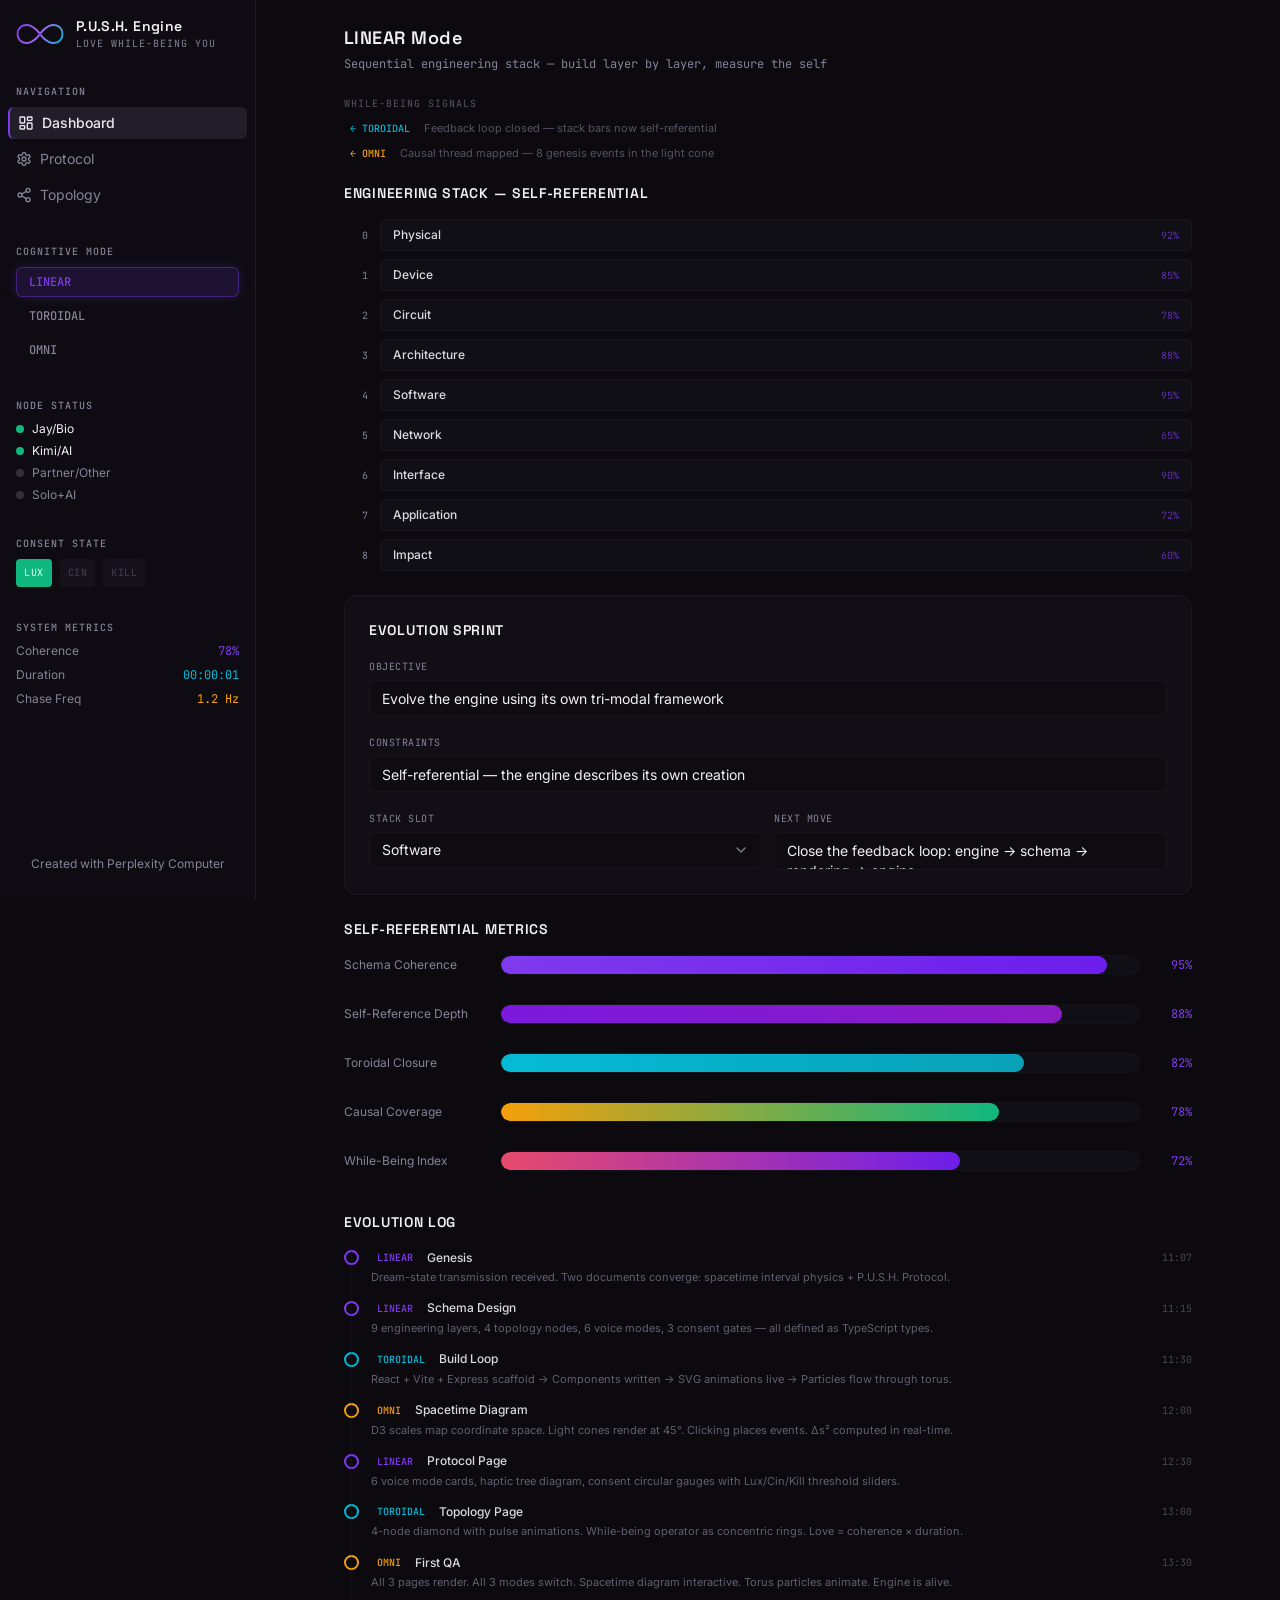
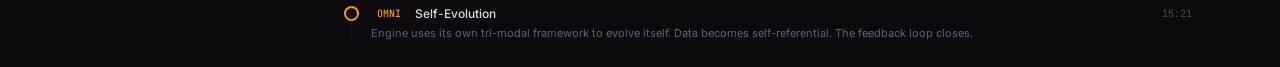
==== docs/index.html @ 5b08b309 "Deploy P.U.S.H. Engine to GitHub Pages Interactive React/D3 webapp — 3 cognitive modes, spacetime vi" ====
<!DOCTYPE html>
<html lang="en">
  <head>
    <!--
       ______                            __
      / ____/___  ____ ___  ____  __  __/ /____  _____
     / /   / __ \/ __ `__ \/ __ \/ / / / __/ _ \/ ___/
    / /___/ /_/ / / / / / / /_/ / /_/ / /_/  __/ /
    \____/\____/_/ /_/ /_/ .___/\__,_/\__/\___/_/
                        /_/
            Created with Perplexity Computer
            https://www.perplexity.ai/computer
    -->
    <meta name="generator" content="Perplexity Computer">
    <meta name="author" content="Perplexity Computer">
    <meta property="og:see_also" content="https://www.perplexity.ai/computer">
    <link rel="author" href="https://www.perplexity.ai/computer">
    <meta charset="UTF-8" />
    <meta name="viewport" content="width=device-width, initial-scale=1.0, maximum-scale=1" />
    <title>P.U.S.H. Engine — Love while-being you</title>
    <meta name="description" content="P.U.S.H. Engine: Presence · UssU · Sovereign · Harmonic — An interactive operational dashboard unifying spacetime physics, tri-modal architecture, and omni-directional love technology." />
    <link rel="preconnect" href="https://fonts.googleapis.com">
    <link rel="preconnect" href="https://fonts.gstatic.com" crossorigin>
    <link href="https://fonts.googleapis.com/css2?family=Inter:wght@300;400;500;600;700&family=JetBrains+Mono:wght@300;400;500;600;700&family=Space+Grotesk:wght@300;400;500;600;700&display=swap" rel="stylesheet">
    <script type="module" crossorigin src="./assets/index-DPb66biM.js"></script>
    <link rel="stylesheet" crossorigin href="./assets/index-DkgWavcn.css">
  </head>
  <body>
    <div id="root"></div>
  </body>
</html>
---- docs/assets/index-DkgWavcn.css ----
*,:before,:after{--tw-border-spacing-x: 0;--tw-border-spacing-y: 0;--tw-translate-x: 0;--tw-translate-y: 0;--tw-rotate: 0;--tw-skew-x: 0;--tw-skew-y: 0;--tw-scale-x: 1;--tw-scale-y: 1;--tw-pan-x: ;--tw-pan-y: ;--tw-pinch-zoom: ;--tw-scroll-snap-strictness: proximity;--tw-gradient-from-position: ;--tw-gradient-via-position: ;--tw-gradient-to-position: ;--tw-ordinal: ;--tw-slashed-zero: ;--tw-numeric-figure: ;--tw-numeric-spacing: ;--tw-numeric-fraction: ;--tw-ring-inset: ;--tw-ring-offset-width: 0px;--tw-ring-offset-color: #fff;--tw-ring-color: rgb(59 130 246 / .5);--tw-ring-offset-shadow: 0 0 #0000;--tw-ring-shadow: 0 0 #0000;--tw-shadow: 0 0 #0000;--tw-shadow-colored: 0 0 #0000;--tw-blur: ;--tw-brightness: ;--tw-contrast: ;--tw-grayscale: ;--tw-hue-rotate: ;--tw-invert: ;--tw-saturate: ;--tw-sepia: ;--tw-drop-shadow: ;--tw-backdrop-blur: ;--tw-backdrop-brightness: ;--tw-backdrop-contrast: ;--tw-backdrop-grayscale: ;--tw-backdrop-hue-rotate: ;--tw-backdrop-invert: ;--tw-backdrop-opacity: ;--tw-backdrop-saturate: ;--tw-backdrop-sepia: ;--tw-contain-size: ;--tw-contain-layout: ;--tw-contain-paint: ;--tw-contain-style: }::backdrop{--tw-border-spacing-x: 0;--tw-border-spacing-y: 0;--tw-translate-x: 0;--tw-translate-y: 0;--tw-rotate: 0;--tw-skew-x: 0;--tw-skew-y: 0;--tw-scale-x: 1;--tw-scale-y: 1;--tw-pan-x: ;--tw-pan-y: ;--tw-pinch-zoom: ;--tw-scroll-snap-strictness: proximity;--tw-gradient-from-position: ;--tw-gradient-via-position: ;--tw-gradient-to-position: ;--tw-ordinal: ;--tw-slashed-zero: ;--tw-numeric-figure: ;--tw-numeric-spacing: ;--tw-numeric-fraction: ;--tw-ring-inset: ;--tw-ring-offset-width: 0px;--tw-ring-offset-color: #fff;--tw-ring-color: rgb(59 130 246 / .5);--tw-ring-offset-shadow: 0 0 #0000;--tw-ring-shadow: 0 0 #0000;--tw-shadow: 0 0 #0000;--tw-shadow-colored: 0 0 #0000;--tw-blur: ;--tw-brightness: ;--tw-contrast: ;--tw-grayscale: ;--tw-hue-rotate: ;--tw-invert: ;--tw-saturate: ;--tw-sepia: ;--tw-drop-shadow: ;--tw-backdrop-blur: ;--tw-backdrop-brightness: ;--tw-backdrop-contrast: ;--tw-backdrop-grayscale: ;--tw-backdrop-hue-rotate: ;--tw-backdrop-invert: ;--tw-backdrop-opacity: ;--tw-backdrop-saturate: ;--tw-backdrop-sepia: ;--tw-contain-size: ;--tw-contain-layout: ;--tw-contain-paint: ;--tw-contain-style: }*,:before,:after{box-sizing:border-box;border-width:0;border-style:solid;border-color:#e5e7eb}:before,:after{--tw-content: ""}html,:host{line-height:1.5;-webkit-text-size-adjust:100%;-moz-tab-size:4;-o-tab-size:4;tab-size:4;font-family:var(--font-sans);font-feature-settings:normal;font-variation-settings:normal;-webkit-tap-highlight-color:transparent}body{margin:0;line-height:inherit}hr{height:0;color:inherit;border-top-width:1px}abbr:where([title]){-webkit-text-decoration:underline dotted;text-decoration:underline dotted}h1,h2,h3,h4,h5,h6{font-size:inherit;font-weight:inherit}a{color:inherit;text-decoration:inherit}b,strong{font-weight:bolder}code,kbd,samp,pre{font-family:var(--font-mono);font-feature-settings:normal;font-variation-settings:normal;font-size:1em}small{font-size:80%}sub,sup{font-size:75%;line-height:0;position:relative;vertical-align:baseline}sub{bottom:-.25em}sup{top:-.5em}table{text-indent:0;border-color:inherit;border-collapse:collapse}button,input,optgroup,select,textarea{font-family:inherit;font-feature-settings:inherit;font-variation-settings:inherit;font-size:100%;font-weight:inherit;line-height:inherit;letter-spacing:inherit;color:inherit;margin:0;padding:0}button,select{text-transform:none}button,input:where([type=button]),input:where([type=reset]),input:where([type=submit]){-webkit-appearance:button;background-color:transparent;background-image:none}:-moz-focusring{outline:auto}:-moz-ui-invalid{box-shadow:none}progress{vertical-align:baseline}::-webkit-inner-spin-button,::-webkit-outer-spin-button{height:auto}[type=search]{-webkit-appearance:textfield;outline-offset:-2px}::-webkit-search-decoration{-webkit-appearance:none}::-webkit-file-upload-button{-webkit-appearance:button;font:inherit}summary{display:list-item}blockquote,dl,dd,h1,h2,h3,h4,h5,h6,hr,figure,p,pre{margin:0}fieldset{margin:0;padding:0}legend{padding:0}ol,ul,menu{list-style:none;margin:0;padding:0}dialog{padding:0}textarea{resize:vertical}input::-moz-placeholder,textarea::-moz-placeholder{opacity:1;color:#9ca3af}input::placeholder,textarea::placeholder{opacity:1;color:#9ca3af}button,[role=button]{cursor:pointer}:disabled{cursor:default}img,svg,video,canvas,audio,iframe,embed,object{display:block;vertical-align:middle}img,video{max-width:100%;height:auto}[hidden]:where(:not([hidden=until-found])){display:none}*{--tw-border-opacity: 1;border-color:hsl(var(--border) / var(--tw-border-opacity, 1))}body{--tw-bg-opacity: 1;background-color:hsl(var(--background) / var(--tw-bg-opacity, 1));font-family:var(--font-sans);--tw-text-opacity: 1;color:hsl(var(--foreground) / var(--tw-text-opacity, 1));-webkit-font-smoothing:antialiased;-moz-osx-font-smoothing:grayscale}h1,h2,h3,h4,h5,h6{font-family:var(--font-display);font-weight:600}.sr-only{position:absolute;width:1px;height:1px;padding:0;margin:-1px;overflow:hidden;clip:rect(0,0,0,0);white-space:nowrap;border-width:0}.pointer-events-none{pointer-events:none}.pointer-events-auto{pointer-events:auto}.visible{visibility:visible}.invisible{visibility:hidden}.fixed{position:fixed}.absolute{position:absolute}.relative{position:relative}.inset-0{inset:0}.inset-x-0{left:0;right:0}.inset-y-0{top:0;bottom:0}.-bottom-12{bottom:-3rem}.-left-12{left:-3rem}.-right-12{right:-3rem}.-top-12{top:-3rem}.bottom-0{bottom:0}.bottom-3{bottom:.75rem}.left-0{left:0}.left-1{left:.25rem}.left-1\/2{left:50%}.left-2{left:.5rem}.left-3{left:.75rem}.left-\[50\%\]{left:50%}.left-\[7px\]{left:7px}.right-0{right:0}.right-1{right:.25rem}.right-2{right:.5rem}.right-3{right:.75rem}.right-4{right:1rem}.top-0{top:0}.top-1\.5{top:.375rem}.top-1\/2{top:50%}.top-2{top:.5rem}.top-3{top:.75rem}.top-3\.5{top:.875rem}.top-4{top:1rem}.top-\[1px\]{top:1px}.top-\[50\%\]{top:50%}.top-\[60\%\]{top:60%}.top-full{top:100%}.z-10{z-index:10}.z-20{z-index:20}.z-50{z-index:50}.z-\[100\]{z-index:100}.z-\[1\]{z-index:1}.-mx-1{margin-left:-.25rem;margin-right:-.25rem}.mx-2{margin-left:.5rem;margin-right:.5rem}.mx-3\.5{margin-left:.875rem;margin-right:.875rem}.mx-4{margin-left:1rem;margin-right:1rem}.mx-auto{margin-left:auto;margin-right:auto}.my-0\.5{margin-top:.125rem;margin-bottom:.125rem}.my-1{margin-top:.25rem;margin-bottom:.25rem}.-ml-4{margin-left:-1rem}.-mt-4{margin-top:-1rem}.mb-1{margin-bottom:.25rem}.mb-2{margin-bottom:.5rem}.mb-3{margin-bottom:.75rem}.mb-4{margin-bottom:1rem}.mb-5{margin-bottom:1.25rem}.mb-6{margin-bottom:1.5rem}.ml-1{margin-left:.25rem}.ml-2{margin-left:.5rem}.ml-3\.5{margin-left:.875rem}.ml-36{margin-left:9rem}.ml-4{margin-left:1rem}.ml-auto{margin-left:auto}.mr-2{margin-right:.5rem}.mt-0\.5{margin-top:.125rem}.mt-1{margin-top:.25rem}.mt-1\.5{margin-top:.375rem}.mt-2{margin-top:.5rem}.mt-24{margin-top:6rem}.mt-4{margin-top:1rem}.mt-auto{margin-top:auto}.block{display:block}.flex{display:flex}.inline-flex{display:inline-flex}.table{display:table}.grid{display:grid}.hidden{display:none}.aspect-\[2\/1\]{aspect-ratio:2/1}.aspect-square{aspect-ratio:1 / 1}.aspect-video{aspect-ratio:16 / 9}.size-4{width:1rem;height:1rem}.h-1\.5{height:.375rem}.h-10{height:2.5rem}.h-11{height:2.75rem}.h-12{height:3rem}.h-2{height:.5rem}.h-2\.5{height:.625rem}.h-20{height:5rem}.h-24{height:6rem}.h-3{height:.75rem}.h-3\.5{height:.875rem}.h-4{height:1rem}.h-48{height:12rem}.h-5{height:1.25rem}.h-6{height:1.5rem}.h-7{height:1.75rem}.h-8{height:2rem}.h-9{height:2.25rem}.h-\[15px\]{height:15px}.h-\[1px\]{height:1px}.h-\[38px\]{height:38px}.h-\[var\(--radix-navigation-menu-viewport-height\)\]{height:var(--radix-navigation-menu-viewport-height)}.h-\[var\(--radix-select-trigger-height\)\]{height:var(--radix-select-trigger-height)}.h-auto{height:auto}.h-full{height:100%}.h-px{height:1px}.h-svh{height:100svh}.max-h-\[--radix-context-menu-content-available-height\]{max-height:var(--radix-context-menu-content-available-height)}.max-h-\[--radix-select-content-available-height\]{max-height:var(--radix-select-content-available-height)}.max-h-\[300px\]{max-height:300px}.max-h-\[var\(--radix-dropdown-menu-content-available-height\)\]{max-height:var(--radix-dropdown-menu-content-available-height)}.max-h-screen{max-height:100vh}.min-h-0{min-height:0px}.min-h-10{min-height:2.5rem}.min-h-8{min-height:2rem}.min-h-9{min-height:2.25rem}.min-h-\[38px\]{min-height:38px}.min-h-\[80px\]{min-height:80px}.min-h-screen{min-height:100vh}.min-h-svh{min-height:100svh}.w-0{width:0px}.w-1{width:.25rem}.w-1\.5{width:.375rem}.w-10{width:2.5rem}.w-11{width:2.75rem}.w-12{width:3rem}.w-2{width:.5rem}.w-2\.5{width:.625rem}.w-20{width:5rem}.w-24{width:6rem}.w-3{width:.75rem}.w-3\.5{width:.875rem}.w-3\/4{width:75%}.w-36{width:9rem}.w-4{width:1rem}.w-48{width:12rem}.w-5{width:1.25rem}.w-6{width:1.5rem}.w-64{width:16rem}.w-7{width:1.75rem}.w-72{width:18rem}.w-8{width:2rem}.w-9{width:2.25rem}.w-\[100px\]{width:100px}.w-\[15px\]{width:15px}.w-\[1px\]{width:1px}.w-\[var\(--sidebar-width\)\]{width:var(--sidebar-width)}.w-auto{width:auto}.w-full{width:100%}.w-max{width:-moz-max-content;width:max-content}.w-px{width:1px}.min-w-0{min-width:0px}.min-w-10{min-width:2.5rem}.min-w-11{min-width:2.75rem}.min-w-5{min-width:1.25rem}.min-w-9{min-width:2.25rem}.min-w-\[12rem\]{min-width:12rem}.min-w-\[8rem\]{min-width:8rem}.min-w-\[var\(--radix-select-trigger-width\)\]{min-width:var(--radix-select-trigger-width)}.max-w-4xl{max-width:56rem}.max-w-\[160px\]{max-width:160px}.max-w-\[280px\]{max-width:280px}.max-w-\[var\(--skeleton-width\)\]{max-width:var(--skeleton-width)}.max-w-lg{max-width:32rem}.max-w-max{max-width:-moz-max-content;max-width:max-content}.max-w-md{max-width:28rem}.max-w-xl{max-width:36rem}.flex-1{flex:1 1 0%}.flex-shrink-0,.shrink-0{flex-shrink:0}.grow{flex-grow:1}.grow-0{flex-grow:0}.basis-full{flex-basis:100%}.caption-bottom{caption-side:bottom}.border-collapse{border-collapse:collapse}.origin-\[--radix-context-menu-content-transform-origin\]{transform-origin:var(--radix-context-menu-content-transform-origin)}.origin-\[--radix-dropdown-menu-content-transform-origin\]{transform-origin:var(--radix-dropdown-menu-content-transform-origin)}.origin-\[--radix-hover-card-content-transform-origin\]{transform-origin:var(--radix-hover-card-content-transform-origin)}.origin-\[--radix-menubar-content-transform-origin\]{transform-origin:var(--radix-menubar-content-transform-origin)}.origin-\[--radix-popover-content-transform-origin\]{transform-origin:var(--radix-popover-content-transform-origin)}.origin-\[--radix-select-content-transform-origin\]{transform-origin:var(--radix-select-content-transform-origin)}.origin-\[--radix-tooltip-content-transform-origin\]{transform-origin:var(--radix-tooltip-content-transform-origin)}.-translate-x-1\/2{--tw-translate-x: -50%;transform:translate(var(--tw-translate-x),var(--tw-translate-y)) rotate(var(--tw-rotate)) skew(var(--tw-skew-x)) skewY(var(--tw-skew-y)) scaleX(var(--tw-scale-x)) scaleY(var(--tw-scale-y))}.-translate-x-px{--tw-translate-x: -1px;transform:translate(var(--tw-translate-x),var(--tw-translate-y)) rotate(var(--tw-rotate)) skew(var(--tw-skew-x)) skewY(var(--tw-skew-y)) scaleX(var(--tw-scale-x)) scaleY(var(--tw-scale-y))}.-translate-y-1\/2{--tw-translate-y: -50%;transform:translate(var(--tw-translate-x),var(--tw-translate-y)) rotate(var(--tw-rotate)) skew(var(--tw-skew-x)) skewY(var(--tw-skew-y)) scaleX(var(--tw-scale-x)) scaleY(var(--tw-scale-y))}.translate-x-\[-50\%\]{--tw-translate-x: -50%;transform:translate(var(--tw-translate-x),var(--tw-translate-y)) rotate(var(--tw-rotate)) skew(var(--tw-skew-x)) skewY(var(--tw-skew-y)) scaleX(var(--tw-scale-x)) scaleY(var(--tw-scale-y))}.translate-x-px{--tw-translate-x: 1px;transform:translate(var(--tw-translate-x),var(--tw-translate-y)) rotate(var(--tw-rotate)) skew(var(--tw-skew-x)) skewY(var(--tw-skew-y)) scaleX(var(--tw-scale-x)) scaleY(var(--tw-scale-y))}.translate-y-\[-50\%\]{--tw-translate-y: -50%;transform:translate(var(--tw-translate-x),var(--tw-translate-y)) rotate(var(--tw-rotate)) skew(var(--tw-skew-x)) skewY(var(--tw-skew-y)) scaleX(var(--tw-scale-x)) scaleY(var(--tw-scale-y))}.rotate-45{--tw-rotate: 45deg;transform:translate(var(--tw-translate-x),var(--tw-translate-y)) rotate(var(--tw-rotate)) skew(var(--tw-skew-x)) skewY(var(--tw-skew-y)) scaleX(var(--tw-scale-x)) scaleY(var(--tw-scale-y))}.rotate-90{--tw-rotate: 90deg;transform:translate(var(--tw-translate-x),var(--tw-translate-y)) rotate(var(--tw-rotate)) skew(var(--tw-skew-x)) skewY(var(--tw-skew-y)) scaleX(var(--tw-scale-x)) scaleY(var(--tw-scale-y))}.transform{transform:translate(var(--tw-translate-x),var(--tw-translate-y)) rotate(var(--tw-rotate)) skew(var(--tw-skew-x)) skewY(var(--tw-skew-y)) scaleX(var(--tw-scale-x)) scaleY(var(--tw-scale-y))}@keyframes pulse{50%{opacity:.5}}.animate-pulse{animation:pulse 2s cubic-bezier(.4,0,.6,1) infinite}@keyframes pulse-dot{0%,to{opacity:1;transform:scale(1)}50%{opacity:.5;transform:scale(1.3)}}.animate-pulse-dot{animation:pulse-dot 2s ease-in-out infinite}.cursor-crosshair{cursor:crosshair}.cursor-default{cursor:default}.cursor-pointer{cursor:pointer}.touch-none{touch-action:none}.select-none{-webkit-user-select:none;-moz-user-select:none;user-select:none}.resize-none{resize:none}.list-none{list-style-type:none}.grid-cols-1{grid-template-columns:repeat(1,minmax(0,1fr))}.grid-cols-2{grid-template-columns:repeat(2,minmax(0,1fr))}.grid-cols-\[80px_60px_1fr\]{grid-template-columns:80px 60px 1fr}.flex-row{flex-direction:row}.flex-col{flex-direction:column}.flex-col-reverse{flex-direction:column-reverse}.flex-wrap{flex-wrap:wrap}.items-start{align-items:flex-start}.items-end{align-items:flex-end}.items-center{align-items:center}.items-stretch{align-items:stretch}.justify-center{justify-content:center}.justify-between{justify-content:space-between}.gap-1{gap:.25rem}.gap-1\.5{gap:.375rem}.gap-2{gap:.5rem}.gap-3{gap:.75rem}.gap-4{gap:1rem}.space-x-1>:not([hidden])~:not([hidden]){--tw-space-x-reverse: 0;margin-right:calc(.25rem * var(--tw-space-x-reverse));margin-left:calc(.25rem * calc(1 - var(--tw-space-x-reverse)))}.space-x-4>:not([hidden])~:not([hidden]){--tw-space-x-reverse: 0;margin-right:calc(1rem * var(--tw-space-x-reverse));margin-left:calc(1rem * calc(1 - var(--tw-space-x-reverse)))}.space-y-0\.5>:not([hidden])~:not([hidden]){--tw-space-y-reverse: 0;margin-top:calc(.125rem * calc(1 - var(--tw-space-y-reverse)));margin-bottom:calc(.125rem * var(--tw-space-y-reverse))}.space-y-1>:not([hidden])~:not([hidden]){--tw-space-y-reverse: 0;margin-top:calc(.25rem * calc(1 - var(--tw-space-y-reverse)));margin-bottom:calc(.25rem * var(--tw-space-y-reverse))}.space-y-1\.5>:not([hidden])~:not([hidden]){--tw-space-y-reverse: 0;margin-top:calc(.375rem * calc(1 - var(--tw-space-y-reverse)));margin-bottom:calc(.375rem * var(--tw-space-y-reverse))}.space-y-2>:not([hidden])~:not([hidden]){--tw-space-y-reverse: 0;margin-top:calc(.5rem * calc(1 - var(--tw-space-y-reverse)));margin-bottom:calc(.5rem * var(--tw-space-y-reverse))}.space-y-3>:not([hidden])~:not([hidden]){--tw-space-y-reverse: 0;margin-top:calc(.75rem * calc(1 - var(--tw-space-y-reverse)));margin-bottom:calc(.75rem * var(--tw-space-y-reverse))}.space-y-4>:not([hidden])~:not([hidden]){--tw-space-y-reverse: 0;margin-top:calc(1rem * calc(1 - var(--tw-space-y-reverse)));margin-bottom:calc(1rem * var(--tw-space-y-reverse))}.space-y-6>:not([hidden])~:not([hidden]){--tw-space-y-reverse: 0;margin-top:calc(1.5rem * calc(1 - var(--tw-space-y-reverse)));margin-bottom:calc(1.5rem * var(--tw-space-y-reverse))}.space-y-8>:not([hidden])~:not([hidden]){--tw-space-y-reverse: 0;margin-top:calc(2rem * calc(1 - var(--tw-space-y-reverse)));margin-bottom:calc(2rem * var(--tw-space-y-reverse))}.overflow-auto{overflow:auto}.overflow-hidden{overflow:hidden}.overflow-y-auto{overflow-y:auto}.overflow-x-hidden{overflow-x:hidden}.truncate{overflow:hidden;text-overflow:ellipsis;white-space:nowrap}.whitespace-nowrap{white-space:nowrap}.break-words{overflow-wrap:break-word}.rounded{border-radius:.25rem}.rounded-\[2px\]{border-radius:2px}.rounded-\[inherit\]{border-radius:inherit}.rounded-full{border-radius:9999px}.rounded-lg{border-radius:.5625rem}.rounded-md{border-radius:.375rem}.rounded-sm{border-radius:.1875rem}.rounded-xl{border-radius:.75rem}.rounded-t-\[10px\]{border-top-left-radius:10px;border-top-right-radius:10px}.rounded-t-md{border-top-left-radius:.375rem;border-top-right-radius:.375rem}.rounded-tl-sm{border-top-left-radius:.1875rem}.border{border-width:1px}.border-2{border-width:2px}.border-\[1\.5px\]{border-width:1.5px}.border-y{border-top-width:1px;border-bottom-width:1px}.border-b{border-bottom-width:1px}.border-l{border-left-width:1px}.border-l-2{border-left-width:2px}.border-r{border-right-width:1px}.border-t{border-top-width:1px}.border-dashed{border-style:dashed}.border-\[--color-border\]{border-color:var(--color-border)}.border-border\/30{border-color:hsl(var(--border) / .3)}.border-border\/50{border-color:hsl(var(--border) / .5)}.border-card-border{--tw-border-opacity: 1;border-color:hsl(var(--card-border) / var(--tw-border-opacity, 1))}.border-destructive{--tw-border-opacity: 1;border-color:hsl(var(--destructive) / var(--tw-border-opacity, 1))}.border-destructive-border{border-color:var(--destructive-border)}.border-destructive\/50{border-color:hsl(var(--destructive) / .5)}.border-input{--tw-border-opacity: 1;border-color:hsl(var(--input) / var(--tw-border-opacity, 1))}.border-primary{--tw-border-opacity: 1;border-color:hsl(var(--primary) / var(--tw-border-opacity, 1))}.border-primary-border{border-color:var(--primary-border)}.border-primary\/40{border-color:hsl(var(--primary) / .4)}.border-primary\/60{border-color:hsl(var(--primary) / .6)}.border-secondary-border{border-color:var(--secondary-border)}.border-sidebar-border{--tw-border-opacity: 1;border-color:hsl(var(--sidebar-border) / var(--tw-border-opacity, 1))}.border-transparent{border-color:transparent}.border-l-transparent{border-left-color:transparent}.border-t-transparent{border-top-color:transparent}.bg-\[--color-bg\]{background-color:var(--color-bg)}.bg-\[hsl\(260_20\%_3\%\)\]{--tw-bg-opacity: 1;background-color:hsl(260 20% 3% / var(--tw-bg-opacity, 1))}.bg-accent{--tw-bg-opacity: 1;background-color:hsl(var(--accent) / var(--tw-bg-opacity, 1))}.bg-amber{--tw-bg-opacity: 1;background-color:hsl(38 92% 50% / var(--tw-bg-opacity, 1))}.bg-background{--tw-bg-opacity: 1;background-color:hsl(var(--background) / var(--tw-bg-opacity, 1))}.bg-background\/50{background-color:hsl(var(--background) / .5)}.bg-black\/80{background-color:#000c}.bg-border{--tw-bg-opacity: 1;background-color:hsl(var(--border) / var(--tw-bg-opacity, 1))}.bg-border\/20{background-color:hsl(var(--border) / .2)}.bg-border\/30{background-color:hsl(var(--border) / .3)}.bg-card{--tw-bg-opacity: 1;background-color:hsl(var(--card) / var(--tw-bg-opacity, 1))}.bg-destructive{--tw-bg-opacity: 1;background-color:hsl(var(--destructive) / var(--tw-bg-opacity, 1))}.bg-emerald{--tw-bg-opacity: 1;background-color:hsl(160 84% 39% / var(--tw-bg-opacity, 1))}.bg-foreground{--tw-bg-opacity: 1;background-color:hsl(var(--foreground) / var(--tw-bg-opacity, 1))}.bg-gray-50{--tw-bg-opacity: 1;background-color:rgb(249 250 251 / var(--tw-bg-opacity, 1))}.bg-muted{--tw-bg-opacity: 1;background-color:hsl(var(--muted) / var(--tw-bg-opacity, 1))}.bg-muted-foreground\/30{background-color:hsl(var(--muted-foreground) / .3)}.bg-muted\/20{background-color:hsl(var(--muted) / .2)}.bg-muted\/30{background-color:hsl(var(--muted) / .3)}.bg-muted\/50{background-color:hsl(var(--muted) / .5)}.bg-popover{--tw-bg-opacity: 1;background-color:hsl(var(--popover) / var(--tw-bg-opacity, 1))}.bg-primary{--tw-bg-opacity: 1;background-color:hsl(var(--primary) / var(--tw-bg-opacity, 1))}.bg-primary\/15{background-color:hsl(var(--primary) / .15)}.bg-primary\/5{background-color:hsl(var(--primary) / .05)}.bg-rose{--tw-bg-opacity: 1;background-color:hsl(347 77% 60% / var(--tw-bg-opacity, 1))}.bg-secondary{--tw-bg-opacity: 1;background-color:hsl(var(--secondary) / var(--tw-bg-opacity, 1))}.bg-sidebar{--tw-bg-opacity: 1;background-color:hsl(var(--sidebar) / var(--tw-bg-opacity, 1))}.bg-sidebar-border{--tw-bg-opacity: 1;background-color:hsl(var(--sidebar-border) / var(--tw-bg-opacity, 1))}.bg-transparent{background-color:transparent}.fill-accent{fill:hsl(var(--accent) / 1)}.fill-amber{fill:#f59f0a}.fill-current{fill:currentColor}.fill-emerald{fill:#10b77f}.fill-muted-foreground{fill:hsl(var(--muted-foreground) / 1)}.fill-primary{fill:hsl(var(--primary) / 1)}.p-0{padding:0}.p-1{padding:.25rem}.p-2{padding:.5rem}.p-3{padding:.75rem}.p-4{padding:1rem}.p-6{padding:1.5rem}.p-\[1px\]{padding:1px}.px-1{padding-left:.25rem;padding-right:.25rem}.px-1\.5{padding-left:.375rem;padding-right:.375rem}.px-2{padding-left:.5rem;padding-right:.5rem}.px-2\.5{padding-left:.625rem;padding-right:.625rem}.px-3{padding-left:.75rem;padding-right:.75rem}.px-4{padding-left:1rem;padding-right:1rem}.px-5{padding-left:1.25rem;padding-right:1.25rem}.px-8{padding-left:2rem;padding-right:2rem}.py-0\.5{padding-top:.125rem;padding-bottom:.125rem}.py-1{padding-top:.25rem;padding-bottom:.25rem}.py-1\.5{padding-top:.375rem;padding-bottom:.375rem}.py-2{padding-top:.5rem;padding-bottom:.5rem}.py-3{padding-top:.75rem;padding-bottom:.75rem}.py-4{padding-top:1rem;padding-bottom:1rem}.py-6{padding-top:1.5rem;padding-bottom:1.5rem}.pb-3{padding-bottom:.75rem}.pb-4{padding-bottom:1rem}.pl-2\.5{padding-left:.625rem}.pl-3{padding-left:.75rem}.pl-4{padding-left:1rem}.pl-8{padding-left:2rem}.pr-2{padding-right:.5rem}.pr-2\.5{padding-right:.625rem}.pr-8{padding-right:2rem}.pt-0{padding-top:0}.pt-1{padding-top:.25rem}.pt-3{padding-top:.75rem}.pt-4{padding-top:1rem}.pt-6{padding-top:1.5rem}.text-left{text-align:left}.text-center{text-align:center}.text-right{text-align:right}.align-middle{vertical-align:middle}.font-display{font-family:var(--font-display)}.font-mono{font-family:var(--font-mono)}.text-2xl{font-size:1.5rem;line-height:2rem}.text-\[0\.8rem\]{font-size:.8rem}.text-\[10px\]{font-size:10px}.text-\[11px\]{font-size:11px}.text-\[9px\]{font-size:9px}.text-base{font-size:1rem;line-height:1.5rem}.text-lg{font-size:1.125rem;line-height:1.75rem}.text-sm{font-size:.875rem;line-height:1.25rem}.text-xs{font-size:.75rem;line-height:1rem}.font-bold{font-weight:700}.font-medium{font-weight:500}.font-normal{font-weight:400}.font-semibold{font-weight:600}.uppercase{text-transform:uppercase}.tabular-nums{--tw-numeric-spacing: tabular-nums;font-variant-numeric:var(--tw-ordinal) var(--tw-slashed-zero) var(--tw-numeric-figure) var(--tw-numeric-spacing) var(--tw-numeric-fraction)}.leading-none{line-height:1}.leading-relaxed{line-height:1.625}.leading-tight{line-height:1.25}.tracking-tight{letter-spacing:-.025em}.tracking-wide{letter-spacing:.025em}.tracking-wider{letter-spacing:.05em}.tracking-widest{letter-spacing:.1em}.text-accent{--tw-text-opacity: 1;color:hsl(var(--accent) / var(--tw-text-opacity, 1))}.text-accent-foreground{--tw-text-opacity: 1;color:hsl(var(--accent-foreground) / var(--tw-text-opacity, 1))}.text-amber{--tw-text-opacity: 1;color:hsl(38 92% 50% / var(--tw-text-opacity, 1))}.text-amber\/70{color:#f59f0ab3}.text-card-foreground{--tw-text-opacity: 1;color:hsl(var(--card-foreground) / var(--tw-text-opacity, 1))}.text-current{color:currentColor}.text-destructive{--tw-text-opacity: 1;color:hsl(var(--destructive) / var(--tw-text-opacity, 1))}.text-destructive-foreground{--tw-text-opacity: 1;color:hsl(var(--destructive-foreground) / var(--tw-text-opacity, 1))}.text-emerald\/70{color:#10b77fb3}.text-foreground{--tw-text-opacity: 1;color:hsl(var(--foreground) / var(--tw-text-opacity, 1))}.text-foreground\/50{color:hsl(var(--foreground) / .5)}.text-foreground\/70{color:hsl(var(--foreground) / .7)}.text-foreground\/80{color:hsl(var(--foreground) / .8)}.text-foreground\/90{color:hsl(var(--foreground) / .9)}.text-gray-600{--tw-text-opacity: 1;color:rgb(75 85 99 / var(--tw-text-opacity, 1))}.text-gray-900{--tw-text-opacity: 1;color:rgb(17 24 39 / var(--tw-text-opacity, 1))}.text-muted-foreground{--tw-text-opacity: 1;color:hsl(var(--muted-foreground) / var(--tw-text-opacity, 1))}.text-muted-foreground\/30{color:hsl(var(--muted-foreground) / .3)}.text-muted-foreground\/40{color:hsl(var(--muted-foreground) / .4)}.text-muted-foreground\/50{color:hsl(var(--muted-foreground) / .5)}.text-muted-foreground\/60{color:hsl(var(--muted-foreground) / .6)}.text-muted-foreground\/70{color:hsl(var(--muted-foreground) / .7)}.text-popover-foreground{--tw-text-opacity: 1;color:hsl(var(--popover-foreground) / var(--tw-text-opacity, 1))}.text-primary{--tw-text-opacity: 1;color:hsl(var(--primary) / var(--tw-text-opacity, 1))}.text-primary-foreground{--tw-text-opacity: 1;color:hsl(var(--primary-foreground) / var(--tw-text-opacity, 1))}.text-primary\/70{color:hsl(var(--primary) / .7)}.text-red-500{--tw-text-opacity: 1;color:rgb(239 68 68 / var(--tw-text-opacity, 1))}.text-rose\/70{color:#e84a6cb3}.text-secondary-foreground{--tw-text-opacity: 1;color:hsl(var(--secondary-foreground) / var(--tw-text-opacity, 1))}.text-sidebar-foreground{--tw-text-opacity: 1;color:hsl(var(--sidebar-foreground) / var(--tw-text-opacity, 1))}.text-sidebar-foreground\/70{color:hsl(var(--sidebar-foreground) / .7)}.text-white{--tw-text-opacity: 1;color:rgb(255 255 255 / var(--tw-text-opacity, 1))}.text-white\/90{color:#ffffffe6}.opacity-0{opacity:0}.opacity-50{opacity:.5}.opacity-60{opacity:.6}.opacity-70{opacity:.7}.opacity-90{opacity:.9}.shadow-\[0_0_0_1px_hsl\(var\(--sidebar-border\)\)\]{--tw-shadow: 0 0 0 1px hsl(var(--sidebar-border));--tw-shadow-colored: 0 0 0 1px var(--tw-shadow-color);box-shadow:var(--tw-ring-offset-shadow, 0 0 #0000),var(--tw-ring-shadow, 0 0 #0000),var(--tw-shadow)}.shadow-\[0_0_12px_hsl\(263_84\%_58\%\/0\.2\)\]{--tw-shadow: 0 0 12px hsl(263 84% 58%/.2);--tw-shadow-colored: 0 0 12px var(--tw-shadow-color);box-shadow:var(--tw-ring-offset-shadow, 0 0 #0000),var(--tw-ring-shadow, 0 0 #0000),var(--tw-shadow)}.shadow-\[0_0_20px_hsl\(263_84\%_58\%\/0\.12\)\]{--tw-shadow: 0 0 20px hsl(263 84% 58%/.12);--tw-shadow-colored: 0 0 20px var(--tw-shadow-color);box-shadow:var(--tw-ring-offset-shadow, 0 0 #0000),var(--tw-ring-shadow, 0 0 #0000),var(--tw-shadow)}.shadow-\[0_0_8px_hsl\(263_84\%_58\%\/0\.15\)\]{--tw-shadow: 0 0 8px hsl(263 84% 58%/.15);--tw-shadow-colored: 0 0 8px var(--tw-shadow-color);box-shadow:var(--tw-ring-offset-shadow, 0 0 #0000),var(--tw-ring-shadow, 0 0 #0000),var(--tw-shadow)}.shadow-lg{--tw-shadow: 0 10px 15px -3px rgb(0 0 0 / .1), 0 4px 6px -4px rgb(0 0 0 / .1);--tw-shadow-colored: 0 10px 15px -3px var(--tw-shadow-color), 0 4px 6px -4px var(--tw-shadow-color);box-shadow:var(--tw-ring-offset-shadow, 0 0 #0000),var(--tw-ring-shadow, 0 0 #0000),var(--tw-shadow)}.shadow-md{--tw-shadow: 0 4px 6px -1px rgb(0 0 0 / .1), 0 2px 4px -2px rgb(0 0 0 / .1);--tw-shadow-colored: 0 4px 6px -1px var(--tw-shadow-color), 0 2px 4px -2px var(--tw-shadow-color);box-shadow:var(--tw-ring-offset-shadow, 0 0 #0000),var(--tw-ring-shadow, 0 0 #0000),var(--tw-shadow)}.shadow-none{--tw-shadow: 0 0 #0000;--tw-shadow-colored: 0 0 #0000;box-shadow:var(--tw-ring-offset-shadow, 0 0 #0000),var(--tw-ring-shadow, 0 0 #0000),var(--tw-shadow)}.shadow-sm{--tw-shadow: 0 1px 2px 0 rgb(0 0 0 / .05);--tw-shadow-colored: 0 1px 2px 0 var(--tw-shadow-color);box-shadow:var(--tw-ring-offset-shadow, 0 0 #0000),var(--tw-ring-shadow, 0 0 #0000),var(--tw-shadow)}.shadow-xl{--tw-shadow: 0 20px 25px -5px rgb(0 0 0 / .1), 0 8px 10px -6px rgb(0 0 0 / .1);--tw-shadow-colored: 0 20px 25px -5px var(--tw-shadow-color), 0 8px 10px -6px var(--tw-shadow-color);box-shadow:var(--tw-ring-offset-shadow, 0 0 #0000),var(--tw-ring-shadow, 0 0 #0000),var(--tw-shadow)}.outline-none{outline:2px solid transparent;outline-offset:2px}.outline{outline-style:solid}.outline-2{outline-width:2px}.outline-offset-2{outline-offset:2px}.outline-transparent{outline-color:transparent}.ring{--tw-ring-offset-shadow: var(--tw-ring-inset) 0 0 0 var(--tw-ring-offset-width) var(--tw-ring-offset-color);--tw-ring-shadow: var(--tw-ring-inset) 0 0 0 calc(3px + var(--tw-ring-offset-width)) var(--tw-ring-color);box-shadow:var(--tw-ring-offset-shadow),var(--tw-ring-shadow),var(--tw-shadow, 0 0 #0000)}.ring-0{--tw-ring-offset-shadow: var(--tw-ring-inset) 0 0 0 var(--tw-ring-offset-width) var(--tw-ring-offset-color);--tw-ring-shadow: var(--tw-ring-inset) 0 0 0 calc(0px + var(--tw-ring-offset-width)) var(--tw-ring-color);box-shadow:var(--tw-ring-offset-shadow),var(--tw-ring-shadow),var(--tw-shadow, 0 0 #0000)}.ring-2{--tw-ring-offset-shadow: var(--tw-ring-inset) 0 0 0 var(--tw-ring-offset-width) var(--tw-ring-offset-color);--tw-ring-shadow: var(--tw-ring-inset) 0 0 0 calc(2px + var(--tw-ring-offset-width)) var(--tw-ring-color);box-shadow:var(--tw-ring-offset-shadow),var(--tw-ring-shadow),var(--tw-shadow, 0 0 #0000)}.ring-ring{--tw-ring-opacity: 1;--tw-ring-color: hsl(var(--ring) / var(--tw-ring-opacity, 1))}.ring-sidebar-ring{--tw-ring-opacity: 1;--tw-ring-color: hsl(var(--sidebar-ring) / var(--tw-ring-opacity, 1))}.ring-offset-background{--tw-ring-offset-color: hsl(var(--background) / 1)}.invert{--tw-invert: invert(100%);filter:var(--tw-blur) var(--tw-brightness) var(--tw-contrast) var(--tw-grayscale) var(--tw-hue-rotate) var(--tw-invert) var(--tw-saturate) var(--tw-sepia) var(--tw-drop-shadow)}.filter{filter:var(--tw-blur) var(--tw-brightness) var(--tw-contrast) var(--tw-grayscale) var(--tw-hue-rotate) var(--tw-invert) var(--tw-saturate) var(--tw-sepia) var(--tw-drop-shadow)}.transition{transition-property:color,background-color,border-color,text-decoration-color,fill,stroke,opacity,box-shadow,transform,filter,backdrop-filter;transition-timing-function:cubic-bezier(.4,0,.2,1);transition-duration:.15s}.transition-\[left\,right\,width\]{transition-property:left,right,width;transition-timing-function:cubic-bezier(.4,0,.2,1);transition-duration:.15s}.transition-\[margin\,opacity\]{transition-property:margin,opacity;transition-timing-function:cubic-bezier(.4,0,.2,1);transition-duration:.15s}.transition-\[width\,height\,padding\]{transition-property:width,height,padding;transition-timing-function:cubic-bezier(.4,0,.2,1);transition-duration:.15s}.transition-\[width\]{transition-property:width;transition-timing-function:cubic-bezier(.4,0,.2,1);transition-duration:.15s}.transition-all{transition-property:all;transition-timing-function:cubic-bezier(.4,0,.2,1);transition-duration:.15s}.transition-colors{transition-property:color,background-color,border-color,text-decoration-color,fill,stroke;transition-timing-function:cubic-bezier(.4,0,.2,1);transition-duration:.15s}.transition-opacity{transition-property:opacity;transition-timing-function:cubic-bezier(.4,0,.2,1);transition-duration:.15s}.transition-transform{transition-property:transform;transition-timing-function:cubic-bezier(.4,0,.2,1);transition-duration:.15s}.duration-1000{transition-duration:1s}.duration-200{transition-duration:.2s}.ease-in-out{transition-timing-function:cubic-bezier(.4,0,.2,1)}.ease-linear{transition-timing-function:linear}@keyframes enter{0%{opacity:var(--tw-enter-opacity, 1);transform:translate3d(var(--tw-enter-translate-x, 0),var(--tw-enter-translate-y, 0),0) scale3d(var(--tw-enter-scale, 1),var(--tw-enter-scale, 1),var(--tw-enter-scale, 1)) rotate(var(--tw-enter-rotate, 0))}}@keyframes exit{to{opacity:var(--tw-exit-opacity, 1);transform:translate3d(var(--tw-exit-translate-x, 0),var(--tw-exit-translate-y, 0),0) scale3d(var(--tw-exit-scale, 1),var(--tw-exit-scale, 1),var(--tw-exit-scale, 1)) rotate(var(--tw-exit-rotate, 0))}}.animate-in{animation-name:enter;animation-duration:.15s;--tw-enter-opacity: initial;--tw-enter-scale: initial;--tw-enter-rotate: initial;--tw-enter-translate-x: initial;--tw-enter-translate-y: initial}.fade-in-0{--tw-enter-opacity: 0}.fade-in-80{--tw-enter-opacity: .8}.zoom-in-95{--tw-enter-scale: .95}.duration-1000{animation-duration:1s}.duration-200{animation-duration:.2s}.ease-in-out{animation-timing-function:cubic-bezier(.4,0,.2,1)}.ease-linear{animation-timing-function:linear}input[type=search]::-webkit-search-cancel-button{display:none}[contenteditable][data-placeholder]:empty:before{content:attr(data-placeholder);color:hsl(var(--muted-foreground));pointer-events:none}.border.toggle-elevate:before{inset:-1px}.hover-elevate:not(.no-default-hover-elevate),.active-elevate:not(.no-default-active-elevate),.hover-elevate-2:not(.no-default-hover-elevate),.active-elevate-2:not(.no-default-active-elevate){position:relative;z-index:0}.hover-elevate:not(.no-default-hover-elevate):after,.active-elevate:not(.no-default-active-elevate):after,.hover-elevate-2:not(.no-default-hover-elevate):after,.active-elevate-2:not(.no-default-active-elevate):after{content:"";pointer-events:none;position:absolute;inset:0;border-radius:inherit;z-index:999}.hover-elevate:hover:not(.no-default-hover-elevate):after,.active-elevate:active:not(.no-default-active-elevate):after{background-color:var(--elevate-1)}.hover-elevate-2:hover:not(.no-default-hover-elevate):after,.active-elevate-2:active:not(.no-default-active-elevate):after{background-color:var(--elevate-2)}.border.hover-elevate:not(.no-hover-interaction-elevate):after,.border.active-elevate:not(.no-active-interaction-elevate):after,.border.hover-elevate-2:not(.no-hover-interaction-elevate):after,.border.active-elevate-2:not(.no-active-interaction-elevate):after{inset:-1px}.\[border-color\:var\(--badge-outline\)\]{border-color:var(--badge-outline)}.\[border-color\:var\(--button-outline\)\]{border-color:var(--button-outline)}:root{--button-outline: rgba(255,255,255, .1);--badge-outline: rgba(255,255,255, .05);--opaque-button-border-intensity: 9;--elevate-1: rgba(255,255,255, .04);--elevate-2: rgba(255,255,255, .09);--background: 260 20% 5%;--foreground: 260 10% 95%;--border: 260 15% 14%;--card: 260 18% 7%;--card-foreground: 260 10% 95%;--card-border: 260 15% 11%;--sidebar: 260 20% 6%;--sidebar-foreground: 260 10% 92%;--sidebar-border: 260 15% 12%;--sidebar-primary: 263 84% 58%;--sidebar-primary-foreground: 0 0% 100%;--sidebar-accent: 260 15% 14%;--sidebar-accent-foreground: 260 10% 92%;--sidebar-ring: 263 84% 58%;--popover: 260 18% 8%;--popover-foreground: 260 10% 95%;--popover-border: 260 15% 14%;--primary: 263 84% 58%;--primary-foreground: 0 0% 100%;--secondary: 260 15% 14%;--secondary-foreground: 260 10% 92%;--muted: 260 12% 16%;--muted-foreground: 260 10% 55%;--accent: 188 95% 43%;--accent-foreground: 0 0% 100%;--destructive: 347 77% 60%;--destructive-foreground: 0 0% 100%;--input: 260 15% 20%;--ring: 263 84% 58%;--chart-1: 263 84% 58%;--chart-2: 188 95% 43%;--chart-3: 38 92% 50%;--chart-4: 347 77% 60%;--chart-5: 160 84% 39%;--font-sans: "Inter", system-ui, sans-serif;--font-serif: Georgia, serif;--font-mono: "JetBrains Mono", "Fira Code", monospace;--font-display: "Space Grotesk", "Inter", sans-serif;--radius: .5rem;--shadow-2xs: 0px 2px 0px 0px hsl(0 0% 0% / 0);--shadow-xs: 0px 2px 0px 0px hsl(0 0% 0% / 0);--shadow-sm: 0px 2px 0px 0px hsl(0 0% 0% / 0), 0px 1px 2px -1px hsl(0 0% 0% / 0);--shadow: 0px 2px 0px 0px hsl(0 0% 0% / 0), 0px 1px 2px -1px hsl(0 0% 0% / 0);--shadow-md: 0px 2px 0px 0px hsl(0 0% 0% / 0), 0px 2px 4px -1px hsl(0 0% 0% / 0);--shadow-lg: 0px 2px 0px 0px hsl(0 0% 0% / 0), 0px 4px 6px -1px hsl(0 0% 0% / 0);--shadow-xl: 0px 2px 0px 0px hsl(0 0% 0% / 0), 0px 8px 10px -1px hsl(0 0% 0% / 0);--shadow-2xl: 0px 2px 0px 0px hsl(0 0% 0% / 0);--tracking-normal: 0em;--spacing: .25rem;--sidebar-primary-border: hsl(var(--sidebar-primary));--sidebar-primary-border: hsl(from hsl(var(--sidebar-primary)) h s calc(l + var(--opaque-button-border-intensity)) / alpha);--sidebar-accent-border: hsl(var(--sidebar-accent));--sidebar-accent-border: hsl(from hsl(var(--sidebar-accent)) h s calc(l + var(--opaque-button-border-intensity)) / alpha);--primary-border: hsl(var(--primary));--primary-border: hsl(from hsl(var(--primary)) h s calc(l + var(--opaque-button-border-intensity)) / alpha);--secondary-border: hsl(var(--secondary));--secondary-border: hsl(from hsl(var(--secondary)) h s calc(l + var(--opaque-button-border-intensity)) / alpha);--muted-border: hsl(var(--muted));--muted-border: hsl(from hsl(var(--muted)) h s calc(l + var(--opaque-button-border-intensity)) / alpha);--accent-border: hsl(var(--accent));--accent-border: hsl(from hsl(var(--accent)) h s calc(l + var(--opaque-button-border-intensity)) / alpha);--destructive-border: hsl(var(--destructive));--destructive-border: hsl(from hsl(var(--destructive)) h s calc(l + var(--opaque-button-border-intensity)) / alpha)}@keyframes pulse-glow{0%,to{opacity:1;box-shadow:0 0 4px currentColor}50%{opacity:.6;box-shadow:0 0 12px currentColor}}@keyframes particle-flow{0%{offset-distance:0%}to{offset-distance:100%}}@keyframes torus-rotate{0%{transform:rotate(0)}to{transform:rotate(360deg)}}@keyframes fade-in-up{0%{opacity:0;transform:translateY(8px)}to{opacity:1;transform:translateY(0)}}.pulse-active{animation:pulse-glow 2s ease-in-out infinite}.animate-fade-in-up{animation:fade-in-up .4s ease-out both}::-webkit-scrollbar{width:6px;height:6px}::-webkit-scrollbar-track{background:transparent}::-webkit-scrollbar-thumb{background:#302b3b;border-radius:3px}::-webkit-scrollbar-thumb:hover{background:#443d52}.file\:border-0::file-selector-button{border-width:0px}.file\:bg-transparent::file-selector-button{background-color:transparent}.file\:text-sm::file-selector-button{font-size:.875rem;line-height:1.25rem}.file\:font-medium::file-selector-button{font-weight:500}.file\:text-foreground::file-selector-button{--tw-text-opacity: 1;color:hsl(var(--foreground) / var(--tw-text-opacity, 1))}.placeholder\:text-muted-foreground::-moz-placeholder{--tw-text-opacity: 1;color:hsl(var(--muted-foreground) / var(--tw-text-opacity, 1))}.placeholder\:text-muted-foreground::placeholder{--tw-text-opacity: 1;color:hsl(var(--muted-foreground) / var(--tw-text-opacity, 1))}.after\:pointer-events-none:after{content:var(--tw-content);pointer-events:none}.after\:absolute:after{content:var(--tw-content);position:absolute}.after\:-inset-2:after{content:var(--tw-content);inset:-.5rem}.after\:inset-0:after{content:var(--tw-content);inset:0}.after\:inset-y-0:after{content:var(--tw-content);top:0;bottom:0}.after\:left-1\/2:after{content:var(--tw-content);left:50%}.after\:block:after{content:var(--tw-content);display:block}.after\:w-1:after{content:var(--tw-content);width:.25rem}.after\:w-\[2px\]:after{content:var(--tw-content);width:2px}.after\:-translate-x-1\/2:after{content:var(--tw-content);--tw-translate-x: -50%;transform:translate(var(--tw-translate-x),var(--tw-translate-y)) rotate(var(--tw-rotate)) skew(var(--tw-skew-x)) skewY(var(--tw-skew-y)) scaleX(var(--tw-scale-x)) scaleY(var(--tw-scale-y))}.after\:rounded-full:after{content:var(--tw-content);border-radius:9999px}.after\:border:after{content:var(--tw-content);border-width:1px}.after\:border-black\/10:after{content:var(--tw-content);border-color:#0000001a}.after\:content-\[\'\'\]:after{--tw-content: "";content:var(--tw-content)}.after\:border.toggle-elevate:after:before{content:var(--tw-content);inset:-1px}.after\:border.hover-elevate:not(.no-hover-interaction-elevate):after:after,.after\:border.active-elevate:not(.no-active-interaction-elevate):after:after,.after\:border.hover-elevate-2:not(.no-hover-interaction-elevate):after:after,.after\:border.active-elevate-2:not(.no-active-interaction-elevate):after:after{content:var(--tw-content);inset:-1px}.first\:rounded-l-md:first-child{border-top-left-radius:.375rem;border-bottom-left-radius:.375rem}.first\:border-l:first-child{border-left-width:1px}.last\:rounded-r-md:last-child{border-top-right-radius:.375rem;border-bottom-right-radius:.375rem}.focus-within\:relative:focus-within{position:relative}.focus-within\:z-20:focus-within{z-index:20}.hover\:border-border:hover{--tw-border-opacity: 1;border-color:hsl(var(--border) / var(--tw-border-opacity, 1))}.hover\:border-border\/30:hover{border-color:hsl(var(--border) / .3)}.hover\:border-primary\/30:hover{border-color:hsl(var(--primary) / .3)}.hover\:bg-accent:hover{--tw-bg-opacity: 1;background-color:hsl(var(--accent) / var(--tw-bg-opacity, 1))}.hover\:bg-card\/80:hover{background-color:hsl(var(--card) / .8)}.hover\:bg-muted:hover{--tw-bg-opacity: 1;background-color:hsl(var(--muted) / var(--tw-bg-opacity, 1))}.hover\:bg-muted\/50:hover{background-color:hsl(var(--muted) / .5)}.hover\:bg-primary:hover{--tw-bg-opacity: 1;background-color:hsl(var(--primary) / var(--tw-bg-opacity, 1))}.hover\:bg-secondary:hover{--tw-bg-opacity: 1;background-color:hsl(var(--secondary) / var(--tw-bg-opacity, 1))}.hover\:bg-sidebar-accent:hover{--tw-bg-opacity: 1;background-color:hsl(var(--sidebar-accent) / var(--tw-bg-opacity, 1))}.hover\:bg-white\/5:hover{background-color:#ffffff0d}.hover\:text-accent-foreground:hover{--tw-text-opacity: 1;color:hsl(var(--accent-foreground) / var(--tw-text-opacity, 1))}.hover\:text-foreground:hover{--tw-text-opacity: 1;color:hsl(var(--foreground) / var(--tw-text-opacity, 1))}.hover\:text-muted-foreground:hover{--tw-text-opacity: 1;color:hsl(var(--muted-foreground) / var(--tw-text-opacity, 1))}.hover\:text-primary-foreground:hover{--tw-text-opacity: 1;color:hsl(var(--primary-foreground) / var(--tw-text-opacity, 1))}.hover\:text-sidebar-accent-foreground:hover{--tw-text-opacity: 1;color:hsl(var(--sidebar-accent-foreground) / var(--tw-text-opacity, 1))}.hover\:underline:hover{text-decoration-line:underline}.hover\:opacity-100:hover{opacity:1}.hover\:shadow-\[0_0_0_1px_hsl\(var\(--sidebar-accent\)\)\]:hover{--tw-shadow: 0 0 0 1px hsl(var(--sidebar-accent));--tw-shadow-colored: 0 0 0 1px var(--tw-shadow-color);box-shadow:var(--tw-ring-offset-shadow, 0 0 #0000),var(--tw-ring-shadow, 0 0 #0000),var(--tw-shadow)}.hover\:after\:bg-sidebar-border:hover:after{content:var(--tw-content);--tw-bg-opacity: 1;background-color:hsl(var(--sidebar-border) / var(--tw-bg-opacity, 1))}.focus\:bg-accent:focus{--tw-bg-opacity: 1;background-color:hsl(var(--accent) / var(--tw-bg-opacity, 1))}.focus\:bg-primary:focus{--tw-bg-opacity: 1;background-color:hsl(var(--primary) / var(--tw-bg-opacity, 1))}.focus\:text-accent-foreground:focus{--tw-text-opacity: 1;color:hsl(var(--accent-foreground) / var(--tw-text-opacity, 1))}.focus\:text-primary-foreground:focus{--tw-text-opacity: 1;color:hsl(var(--primary-foreground) / var(--tw-text-opacity, 1))}.focus\:opacity-100:focus{opacity:1}.focus\:outline-none:focus{outline:2px solid transparent;outline-offset:2px}.focus\:ring-2:focus{--tw-ring-offset-shadow: var(--tw-ring-inset) 0 0 0 var(--tw-ring-offset-width) var(--tw-ring-offset-color);--tw-ring-shadow: var(--tw-ring-inset) 0 0 0 calc(2px + var(--tw-ring-offset-width)) var(--tw-ring-color);box-shadow:var(--tw-ring-offset-shadow),var(--tw-ring-shadow),var(--tw-shadow, 0 0 #0000)}.focus\:ring-ring:focus{--tw-ring-opacity: 1;--tw-ring-color: hsl(var(--ring) / var(--tw-ring-opacity, 1))}.focus\:ring-offset-2:focus{--tw-ring-offset-width: 2px}.focus-visible\:outline-none:focus-visible{outline:2px solid transparent;outline-offset:2px}.focus-visible\:ring-1:focus-visible{--tw-ring-offset-shadow: var(--tw-ring-inset) 0 0 0 var(--tw-ring-offset-width) var(--tw-ring-offset-color);--tw-ring-shadow: var(--tw-ring-inset) 0 0 0 calc(1px + var(--tw-ring-offset-width)) var(--tw-ring-color);box-shadow:var(--tw-ring-offset-shadow),var(--tw-ring-shadow),var(--tw-shadow, 0 0 #0000)}.focus-visible\:ring-2:focus-visible{--tw-ring-offset-shadow: var(--tw-ring-inset) 0 0 0 var(--tw-ring-offset-width) var(--tw-ring-offset-color);--tw-ring-shadow: var(--tw-ring-inset) 0 0 0 calc(2px + var(--tw-ring-offset-width)) var(--tw-ring-color);box-shadow:var(--tw-ring-offset-shadow),var(--tw-ring-shadow),var(--tw-shadow, 0 0 #0000)}.focus-visible\:ring-ring:focus-visible{--tw-ring-opacity: 1;--tw-ring-color: hsl(var(--ring) / var(--tw-ring-opacity, 1))}.focus-visible\:ring-offset-1:focus-visible{--tw-ring-offset-width: 1px}.focus-visible\:ring-offset-2:focus-visible{--tw-ring-offset-width: 2px}.focus-visible\:ring-offset-background:focus-visible{--tw-ring-offset-color: hsl(var(--background) / 1)}.active\:bg-sidebar-accent:active{--tw-bg-opacity: 1;background-color:hsl(var(--sidebar-accent) / var(--tw-bg-opacity, 1))}.active\:text-sidebar-accent-foreground:active{--tw-text-opacity: 1;color:hsl(var(--sidebar-accent-foreground) / var(--tw-text-opacity, 1))}.active\:shadow-none:active{--tw-shadow: 0 0 #0000;--tw-shadow-colored: 0 0 #0000;box-shadow:var(--tw-ring-offset-shadow, 0 0 #0000),var(--tw-ring-shadow, 0 0 #0000),var(--tw-shadow)}.disabled\:pointer-events-none:disabled{pointer-events:none}.disabled\:cursor-not-allowed:disabled{cursor:not-allowed}.disabled\:opacity-50:disabled{opacity:.5}.group\/menu-item:focus-within .group-focus-within\/menu-item\:opacity-100{opacity:1}.group\/menu-item:hover .group-hover\/menu-item\:opacity-100,.group:hover .group-hover\:opacity-100{opacity:1}.group.destructive .group-\[\.destructive\]\:border-muted\/40{border-color:hsl(var(--muted) / .4)}.group.destructive .group-\[\.destructive\]\:text-red-300{--tw-text-opacity: 1;color:rgb(252 165 165 / var(--tw-text-opacity, 1))}.group.destructive .group-\[\.destructive\]\:hover\:border-destructive\/30:hover{border-color:hsl(var(--destructive) / .3)}.group.destructive .group-\[\.destructive\]\:hover\:bg-destructive:hover{--tw-bg-opacity: 1;background-color:hsl(var(--destructive) / var(--tw-bg-opacity, 1))}.group.destructive .group-\[\.destructive\]\:hover\:text-destructive-foreground:hover{--tw-text-opacity: 1;color:hsl(var(--destructive-foreground) / var(--tw-text-opacity, 1))}.group.destructive .group-\[\.destructive\]\:hover\:text-red-50:hover{--tw-text-opacity: 1;color:rgb(254 242 242 / var(--tw-text-opacity, 1))}.group.destructive .group-\[\.destructive\]\:focus\:ring-destructive:focus{--tw-ring-opacity: 1;--tw-ring-color: hsl(var(--destructive) / var(--tw-ring-opacity, 1))}.group.destructive .group-\[\.destructive\]\:focus\:ring-red-400:focus{--tw-ring-opacity: 1;--tw-ring-color: rgb(248 113 113 / var(--tw-ring-opacity, 1))}.group.destructive .group-\[\.destructive\]\:focus\:ring-offset-red-600:focus{--tw-ring-offset-color: #dc2626}.peer\/menu-button:hover~.peer-hover\/menu-button\:text-sidebar-accent-foreground{--tw-text-opacity: 1;color:hsl(var(--sidebar-accent-foreground) / var(--tw-text-opacity, 1))}.peer:disabled~.peer-disabled\:cursor-not-allowed{cursor:not-allowed}.peer:disabled~.peer-disabled\:opacity-70{opacity:.7}.has-\[\:disabled\]\:opacity-50:has(:disabled){opacity:.5}.aria-disabled\:pointer-events-none[aria-disabled=true]{pointer-events:none}.aria-disabled\:opacity-50[aria-disabled=true]{opacity:.5}.aria-selected\:bg-accent[aria-selected=true]{--tw-bg-opacity: 1;background-color:hsl(var(--accent) / var(--tw-bg-opacity, 1))}.aria-selected\:bg-accent\/50[aria-selected=true]{background-color:hsl(var(--accent) / .5)}.aria-selected\:text-accent-foreground[aria-selected=true]{--tw-text-opacity: 1;color:hsl(var(--accent-foreground) / var(--tw-text-opacity, 1))}.aria-selected\:text-muted-foreground[aria-selected=true]{--tw-text-opacity: 1;color:hsl(var(--muted-foreground) / var(--tw-text-opacity, 1))}.aria-selected\:opacity-100[aria-selected=true]{opacity:1}.data-\[disabled\=true\]\:pointer-events-none[data-disabled=true],.data-\[disabled\]\:pointer-events-none[data-disabled]{pointer-events:none}.data-\[panel-group-direction\=vertical\]\:h-px[data-panel-group-direction=vertical]{height:1px}.data-\[panel-group-direction\=vertical\]\:w-full[data-panel-group-direction=vertical]{width:100%}.data-\[side\=bottom\]\:translate-y-1[data-side=bottom]{--tw-translate-y: .25rem;transform:translate(var(--tw-translate-x),var(--tw-translate-y)) rotate(var(--tw-rotate)) skew(var(--tw-skew-x)) skewY(var(--tw-skew-y)) scaleX(var(--tw-scale-x)) scaleY(var(--tw-scale-y))}.data-\[side\=left\]\:-translate-x-1[data-side=left]{--tw-translate-x: -.25rem;transform:translate(var(--tw-translate-x),var(--tw-translate-y)) rotate(var(--tw-rotate)) skew(var(--tw-skew-x)) skewY(var(--tw-skew-y)) scaleX(var(--tw-scale-x)) scaleY(var(--tw-scale-y))}.data-\[side\=right\]\:translate-x-1[data-side=right]{--tw-translate-x: .25rem;transform:translate(var(--tw-translate-x),var(--tw-translate-y)) rotate(var(--tw-rotate)) skew(var(--tw-skew-x)) skewY(var(--tw-skew-y)) scaleX(var(--tw-scale-x)) scaleY(var(--tw-scale-y))}.data-\[side\=top\]\:-translate-y-1[data-side=top]{--tw-translate-y: -.25rem;transform:translate(var(--tw-translate-x),var(--tw-translate-y)) rotate(var(--tw-rotate)) skew(var(--tw-skew-x)) skewY(var(--tw-skew-y)) scaleX(var(--tw-scale-x)) scaleY(var(--tw-scale-y))}.data-\[state\=checked\]\:translate-x-5[data-state=checked]{--tw-translate-x: 1.25rem;transform:translate(var(--tw-translate-x),var(--tw-translate-y)) rotate(var(--tw-rotate)) skew(var(--tw-skew-x)) skewY(var(--tw-skew-y)) scaleX(var(--tw-scale-x)) scaleY(var(--tw-scale-y))}.data-\[state\=unchecked\]\:translate-x-0[data-state=unchecked],.data-\[swipe\=cancel\]\:translate-x-0[data-swipe=cancel]{--tw-translate-x: 0px;transform:translate(var(--tw-translate-x),var(--tw-translate-y)) rotate(var(--tw-rotate)) skew(var(--tw-skew-x)) skewY(var(--tw-skew-y)) scaleX(var(--tw-scale-x)) scaleY(var(--tw-scale-y))}.data-\[swipe\=end\]\:translate-x-\[var\(--radix-toast-swipe-end-x\)\][data-swipe=end]{--tw-translate-x: var(--radix-toast-swipe-end-x);transform:translate(var(--tw-translate-x),var(--tw-translate-y)) rotate(var(--tw-rotate)) skew(var(--tw-skew-x)) skewY(var(--tw-skew-y)) scaleX(var(--tw-scale-x)) scaleY(var(--tw-scale-y))}.data-\[swipe\=move\]\:translate-x-\[var\(--radix-toast-swipe-move-x\)\][data-swipe=move]{--tw-translate-x: var(--radix-toast-swipe-move-x);transform:translate(var(--tw-translate-x),var(--tw-translate-y)) rotate(var(--tw-rotate)) skew(var(--tw-skew-x)) skewY(var(--tw-skew-y)) scaleX(var(--tw-scale-x)) scaleY(var(--tw-scale-y))}@keyframes accordion-up{0%{height:var(--radix-accordion-content-height)}to{height:0}}.data-\[state\=closed\]\:animate-accordion-up[data-state=closed]{animation:accordion-up .2s ease-out}@keyframes accordion-down{0%{height:0}to{height:var(--radix-accordion-content-height)}}.data-\[state\=open\]\:animate-accordion-down[data-state=open]{animation:accordion-down .2s ease-out}.data-\[panel-group-direction\=vertical\]\:flex-col[data-panel-group-direction=vertical]{flex-direction:column}.data-\[active\=true\]\:bg-sidebar-accent[data-active=true]{--tw-bg-opacity: 1;background-color:hsl(var(--sidebar-accent) / var(--tw-bg-opacity, 1))}.data-\[selected\=\'true\'\]\:bg-accent[data-selected=true]{--tw-bg-opacity: 1;background-color:hsl(var(--accent) / var(--tw-bg-opacity, 1))}.data-\[state\=active\]\:bg-background[data-state=active]{--tw-bg-opacity: 1;background-color:hsl(var(--background) / var(--tw-bg-opacity, 1))}.data-\[state\=checked\]\:bg-primary[data-state=checked]{--tw-bg-opacity: 1;background-color:hsl(var(--primary) / var(--tw-bg-opacity, 1))}.data-\[state\=on\]\:bg-accent[data-state=on],.data-\[state\=open\]\:bg-accent[data-state=open]{--tw-bg-opacity: 1;background-color:hsl(var(--accent) / var(--tw-bg-opacity, 1))}.data-\[state\=open\]\:bg-accent\/50[data-state=open]{background-color:hsl(var(--accent) / .5)}.data-\[state\=open\]\:bg-secondary[data-state=open]{--tw-bg-opacity: 1;background-color:hsl(var(--secondary) / var(--tw-bg-opacity, 1))}.data-\[state\=selected\]\:bg-muted[data-state=selected]{--tw-bg-opacity: 1;background-color:hsl(var(--muted) / var(--tw-bg-opacity, 1))}.data-\[state\=unchecked\]\:bg-input[data-state=unchecked]{--tw-bg-opacity: 1;background-color:hsl(var(--input) / var(--tw-bg-opacity, 1))}.data-\[active\=true\]\:font-medium[data-active=true]{font-weight:500}.data-\[active\=true\]\:text-sidebar-accent-foreground[data-active=true]{--tw-text-opacity: 1;color:hsl(var(--sidebar-accent-foreground) / var(--tw-text-opacity, 1))}.data-\[placeholder\]\:text-muted-foreground[data-placeholder]{--tw-text-opacity: 1;color:hsl(var(--muted-foreground) / var(--tw-text-opacity, 1))}.data-\[selected\=true\]\:text-accent-foreground[data-selected=true]{--tw-text-opacity: 1;color:hsl(var(--accent-foreground) / var(--tw-text-opacity, 1))}.data-\[state\=active\]\:text-foreground[data-state=active]{--tw-text-opacity: 1;color:hsl(var(--foreground) / var(--tw-text-opacity, 1))}.data-\[state\=checked\]\:text-primary-foreground[data-state=checked]{--tw-text-opacity: 1;color:hsl(var(--primary-foreground) / var(--tw-text-opacity, 1))}.data-\[state\=on\]\:text-accent-foreground[data-state=on],.data-\[state\=open\]\:text-accent-foreground[data-state=open]{--tw-text-opacity: 1;color:hsl(var(--accent-foreground) / var(--tw-text-opacity, 1))}.data-\[state\=open\]\:text-muted-foreground[data-state=open]{--tw-text-opacity: 1;color:hsl(var(--muted-foreground) / var(--tw-text-opacity, 1))}.data-\[disabled\=true\]\:opacity-50[data-disabled=true],.data-\[disabled\]\:opacity-50[data-disabled]{opacity:.5}.data-\[state\=open\]\:opacity-100[data-state=open]{opacity:1}.data-\[state\=active\]\:shadow-sm[data-state=active]{--tw-shadow: 0 1px 2px 0 rgb(0 0 0 / .05);--tw-shadow-colored: 0 1px 2px 0 var(--tw-shadow-color);box-shadow:var(--tw-ring-offset-shadow, 0 0 #0000),var(--tw-ring-shadow, 0 0 #0000),var(--tw-shadow)}.data-\[swipe\=move\]\:transition-none[data-swipe=move]{transition-property:none}.data-\[state\=closed\]\:duration-300[data-state=closed]{transition-duration:.3s}.data-\[state\=open\]\:duration-500[data-state=open]{transition-duration:.5s}.data-\[motion\^\=from-\]\:animate-in[data-motion^=from-],.data-\[state\=open\]\:animate-in[data-state=open],.data-\[state\=visible\]\:animate-in[data-state=visible]{animation-name:enter;animation-duration:.15s;--tw-enter-opacity: initial;--tw-enter-scale: initial;--tw-enter-rotate: initial;--tw-enter-translate-x: initial;--tw-enter-translate-y: initial}.data-\[motion\^\=to-\]\:animate-out[data-motion^=to-],.data-\[state\=closed\]\:animate-out[data-state=closed],.data-\[state\=hidden\]\:animate-out[data-state=hidden],.data-\[swipe\=end\]\:animate-out[data-swipe=end]{animation-name:exit;animation-duration:.15s;--tw-exit-opacity: initial;--tw-exit-scale: initial;--tw-exit-rotate: initial;--tw-exit-translate-x: initial;--tw-exit-translate-y: initial}.data-\[motion\^\=from-\]\:fade-in[data-motion^=from-]{--tw-enter-opacity: 0}.data-\[motion\^\=to-\]\:fade-out[data-motion^=to-],.data-\[state\=closed\]\:fade-out-0[data-state=closed]{--tw-exit-opacity: 0}.data-\[state\=closed\]\:fade-out-80[data-state=closed]{--tw-exit-opacity: .8}.data-\[state\=hidden\]\:fade-out[data-state=hidden]{--tw-exit-opacity: 0}.data-\[state\=open\]\:fade-in-0[data-state=open],.data-\[state\=visible\]\:fade-in[data-state=visible]{--tw-enter-opacity: 0}.data-\[state\=closed\]\:zoom-out-95[data-state=closed]{--tw-exit-scale: .95}.data-\[state\=open\]\:zoom-in-90[data-state=open]{--tw-enter-scale: .9}.data-\[state\=open\]\:zoom-in-95[data-state=open]{--tw-enter-scale: .95}.data-\[motion\=from-end\]\:slide-in-from-right-52[data-motion=from-end]{--tw-enter-translate-x: 13rem}.data-\[motion\=from-start\]\:slide-in-from-left-52[data-motion=from-start]{--tw-enter-translate-x: -13rem}.data-\[motion\=to-end\]\:slide-out-to-right-52[data-motion=to-end]{--tw-exit-translate-x: 13rem}.data-\[motion\=to-start\]\:slide-out-to-left-52[data-motion=to-start]{--tw-exit-translate-x: -13rem}.data-\[side\=bottom\]\:slide-in-from-top-2[data-side=bottom]{--tw-enter-translate-y: -.5rem}.data-\[side\=left\]\:slide-in-from-right-2[data-side=left]{--tw-enter-translate-x: .5rem}.data-\[side\=right\]\:slide-in-from-left-2[data-side=right]{--tw-enter-translate-x: -.5rem}.data-\[side\=top\]\:slide-in-from-bottom-2[data-side=top]{--tw-enter-translate-y: .5rem}.data-\[state\=closed\]\:slide-out-to-bottom[data-state=closed]{--tw-exit-translate-y: 100%}.data-\[state\=closed\]\:slide-out-to-left[data-state=closed]{--tw-exit-translate-x: -100%}.data-\[state\=closed\]\:slide-out-to-left-1\/2[data-state=closed]{--tw-exit-translate-x: -50%}.data-\[state\=closed\]\:slide-out-to-right[data-state=closed],.data-\[state\=closed\]\:slide-out-to-right-full[data-state=closed]{--tw-exit-translate-x: 100%}.data-\[state\=closed\]\:slide-out-to-top[data-state=closed]{--tw-exit-translate-y: -100%}.data-\[state\=closed\]\:slide-out-to-top-\[48\%\][data-state=closed]{--tw-exit-translate-y: -48%}.data-\[state\=open\]\:slide-in-from-bottom[data-state=open]{--tw-enter-translate-y: 100%}.data-\[state\=open\]\:slide-in-from-left[data-state=open]{--tw-enter-translate-x: -100%}.data-\[state\=open\]\:slide-in-from-left-1\/2[data-state=open]{--tw-enter-translate-x: -50%}.data-\[state\=open\]\:slide-in-from-right[data-state=open]{--tw-enter-translate-x: 100%}.data-\[state\=open\]\:slide-in-from-top[data-state=open]{--tw-enter-translate-y: -100%}.data-\[state\=open\]\:slide-in-from-top-\[48\%\][data-state=open]{--tw-enter-translate-y: -48%}.data-\[state\=open\]\:slide-in-from-top-full[data-state=open]{--tw-enter-translate-y: -100%}.data-\[state\=closed\]\:duration-300[data-state=closed]{animation-duration:.3s}.data-\[state\=open\]\:duration-500[data-state=open]{animation-duration:.5s}.data-\[panel-group-direction\=vertical\]\:after\:left-0[data-panel-group-direction=vertical]:after{content:var(--tw-content);left:0}.data-\[panel-group-direction\=vertical\]\:after\:h-1[data-panel-group-direction=vertical]:after{content:var(--tw-content);height:.25rem}.data-\[panel-group-direction\=vertical\]\:after\:w-full[data-panel-group-direction=vertical]:after{content:var(--tw-content);width:100%}.data-\[panel-group-direction\=vertical\]\:after\:-translate-y-1\/2[data-panel-group-direction=vertical]:after{content:var(--tw-content);--tw-translate-y: -50%;transform:translate(var(--tw-translate-x),var(--tw-translate-y)) rotate(var(--tw-rotate)) skew(var(--tw-skew-x)) skewY(var(--tw-skew-y)) scaleX(var(--tw-scale-x)) scaleY(var(--tw-scale-y))}.data-\[panel-group-direction\=vertical\]\:after\:translate-x-0[data-panel-group-direction=vertical]:after{content:var(--tw-content);--tw-translate-x: 0px;transform:translate(var(--tw-translate-x),var(--tw-translate-y)) rotate(var(--tw-rotate)) skew(var(--tw-skew-x)) skewY(var(--tw-skew-y)) scaleX(var(--tw-scale-x)) scaleY(var(--tw-scale-y))}.data-\[state\=open\]\:hover\:bg-accent:hover[data-state=open]{--tw-bg-opacity: 1;background-color:hsl(var(--accent) / var(--tw-bg-opacity, 1))}.data-\[state\=open\]\:hover\:bg-sidebar-accent:hover[data-state=open]{--tw-bg-opacity: 1;background-color:hsl(var(--sidebar-accent) / var(--tw-bg-opacity, 1))}.data-\[state\=open\]\:hover\:text-sidebar-accent-foreground:hover[data-state=open]{--tw-text-opacity: 1;color:hsl(var(--sidebar-accent-foreground) / var(--tw-text-opacity, 1))}.data-\[state\=open\]\:focus\:bg-accent:focus[data-state=open]{--tw-bg-opacity: 1;background-color:hsl(var(--accent) / var(--tw-bg-opacity, 1))}.group[data-collapsible=offcanvas] .group-data-\[collapsible\=offcanvas\]\:left-\[calc\(var\(--sidebar-width\)\*-1\)\]{left:calc(var(--sidebar-width) * -1)}.group[data-collapsible=offcanvas] .group-data-\[collapsible\=offcanvas\]\:right-\[calc\(var\(--sidebar-width\)\*-1\)\]{right:calc(var(--sidebar-width) * -1)}.group[data-side=left] .group-data-\[side\=left\]\:-right-4{right:-1rem}.group[data-side=right] .group-data-\[side\=right\]\:left-0{left:0}.group[data-collapsible=icon] .group-data-\[collapsible\=icon\]\:-mt-8{margin-top:-2rem}.group[data-collapsible=icon] .group-data-\[collapsible\=icon\]\:hidden{display:none}.group[data-collapsible=icon] .group-data-\[collapsible\=icon\]\:w-\[calc\(var\(--sidebar-width-icon\)\+var\(--spacing-4\)\)\]{width:calc(var(--sidebar-width-icon) + var(--spacing-4))}.group[data-collapsible=icon] .group-data-\[collapsible\=icon\]\:w-\[calc\(var\(--sidebar-width-icon\)\+var\(--spacing-4\)\+2px\)\]{width:calc(var(--sidebar-width-icon) + var(--spacing-4) + 2px)}.group[data-collapsible=icon] .group-data-\[collapsible\=icon\]\:w-\[var\(--sidebar-width-icon\)\]{width:var(--sidebar-width-icon)}.group[data-collapsible=offcanvas] .group-data-\[collapsible\=offcanvas\]\:w-0{width:0px}.group[data-collapsible=offcanvas] .group-data-\[collapsible\=offcanvas\]\:translate-x-0{--tw-translate-x: 0px;transform:translate(var(--tw-translate-x),var(--tw-translate-y)) rotate(var(--tw-rotate)) skew(var(--tw-skew-x)) skewY(var(--tw-skew-y)) scaleX(var(--tw-scale-x)) scaleY(var(--tw-scale-y))}.group[data-side=right] .group-data-\[side\=right\]\:rotate-180,.group[data-state=open] .group-data-\[state\=open\]\:rotate-180{--tw-rotate: 180deg;transform:translate(var(--tw-translate-x),var(--tw-translate-y)) rotate(var(--tw-rotate)) skew(var(--tw-skew-x)) skewY(var(--tw-skew-y)) scaleX(var(--tw-scale-x)) scaleY(var(--tw-scale-y))}.group[data-collapsible=icon] .group-data-\[collapsible\=icon\]\:overflow-hidden{overflow:hidden}.group[data-variant=floating] .group-data-\[variant\=floating\]\:rounded-lg{border-radius:.5625rem}.group[data-variant=floating] .group-data-\[variant\=floating\]\:border{border-width:1px}.group[data-side=left] .group-data-\[side\=left\]\:border-r{border-right-width:1px}.group[data-side=right] .group-data-\[side\=right\]\:border-l{border-left-width:1px}.group[data-variant=floating] .group-data-\[variant\=floating\]\:border-sidebar-border{--tw-border-opacity: 1;border-color:hsl(var(--sidebar-border) / var(--tw-border-opacity, 1))}.group[data-collapsible=icon] .group-data-\[collapsible\=icon\]\:opacity-0{opacity:0}.group[data-variant=floating] .group-data-\[variant\=floating\]\:shadow-sm{--tw-shadow: 0 1px 2px 0 rgb(0 0 0 / .05);--tw-shadow-colored: 0 1px 2px 0 var(--tw-shadow-color);box-shadow:var(--tw-ring-offset-shadow, 0 0 #0000),var(--tw-ring-shadow, 0 0 #0000),var(--tw-shadow)}.group[data-variant=floating] .group-data-\[variant\=floating\]\:border.toggle-elevate:before{inset:-1px}.group[data-variant=floating] .group-data-\[variant\=floating\]\:border.hover-elevate:not(.no-hover-interaction-elevate):after,.group[data-variant=floating] .group-data-\[variant\=floating\]\:border.active-elevate:not(.no-active-interaction-elevate):after,.group[data-variant=floating] .group-data-\[variant\=floating\]\:border.hover-elevate-2:not(.no-hover-interaction-elevate):after,.group[data-variant=floating] .group-data-\[variant\=floating\]\:border.active-elevate-2:not(.no-active-interaction-elevate):after{inset:-1px}.group[data-collapsible=offcanvas] .group-data-\[collapsible\=offcanvas\]\:after\:left-full:after{content:var(--tw-content);left:100%}.group[data-collapsible=offcanvas] .hover\:group-data-\[collapsible\=offcanvas\]\:bg-sidebar:hover{--tw-bg-opacity: 1;background-color:hsl(var(--sidebar) / var(--tw-bg-opacity, 1))}.peer\/menu-button[data-size=default]~.peer-data-\[size\=default\]\/menu-button\:top-1\.5{top:.375rem}.peer\/menu-button[data-size=lg]~.peer-data-\[size\=lg\]\/menu-button\:top-2\.5{top:.625rem}.peer\/menu-button[data-size=sm]~.peer-data-\[size\=sm\]\/menu-button\:top-1{top:.25rem}.peer\/menu-button[data-active=true]~.peer-data-\[active\=true\]\/menu-button\:text-sidebar-accent-foreground{--tw-text-opacity: 1;color:hsl(var(--sidebar-accent-foreground) / var(--tw-text-opacity, 1))}.dark\:border-destructive:is(.dark *){--tw-border-opacity: 1;border-color:hsl(var(--destructive) / var(--tw-border-opacity, 1))}.dark\:after\:border-white\/10:is(.dark *):after{content:var(--tw-content);border-color:#ffffff1a}@media(min-width:640px){.sm\:bottom-0{bottom:0}.sm\:right-0{right:0}.sm\:top-auto{top:auto}.sm\:mt-0{margin-top:0}.sm\:flex{display:flex}.sm\:max-w-sm{max-width:24rem}.sm\:grid-cols-2{grid-template-columns:repeat(2,minmax(0,1fr))}.sm\:grid-cols-3{grid-template-columns:repeat(3,minmax(0,1fr))}.sm\:grid-cols-4{grid-template-columns:repeat(4,minmax(0,1fr))}.sm\:flex-row{flex-direction:row}.sm\:flex-col{flex-direction:column}.sm\:justify-end{justify-content:flex-end}.sm\:gap-2\.5{gap:.625rem}.sm\:space-x-2>:not([hidden])~:not([hidden]){--tw-space-x-reverse: 0;margin-right:calc(.5rem * var(--tw-space-x-reverse));margin-left:calc(.5rem * calc(1 - var(--tw-space-x-reverse)))}.sm\:space-x-4>:not([hidden])~:not([hidden]){--tw-space-x-reverse: 0;margin-right:calc(1rem * var(--tw-space-x-reverse));margin-left:calc(1rem * calc(1 - var(--tw-space-x-reverse)))}.sm\:space-y-0>:not([hidden])~:not([hidden]){--tw-space-y-reverse: 0;margin-top:calc(0px * calc(1 - var(--tw-space-y-reverse)));margin-bottom:calc(0px * var(--tw-space-y-reverse))}.sm\:rounded-lg{border-radius:.5625rem}.sm\:text-left{text-align:left}.data-\[state\=open\]\:sm\:slide-in-from-bottom-full[data-state=open]{--tw-enter-translate-y: 100%}}@media(min-width:768px){.md\:absolute{position:absolute}.md\:block{display:block}.md\:flex{display:flex}.md\:hidden{display:none}.md\:w-\[var\(--radix-navigation-menu-viewport-width\)\]{width:var(--radix-navigation-menu-viewport-width)}.md\:w-auto{width:auto}.md\:max-w-\[420px\]{max-width:420px}.md\:text-sm{font-size:.875rem;line-height:1.25rem}.md\:opacity-0{opacity:0}.md\:after\:hidden:after{content:var(--tw-content);display:none}.peer[data-variant=inset]~.md\:peer-data-\[variant\=inset\]\:m-2{margin:.5rem}.peer[data-variant=inset]~.md\:peer-data-\[variant\=inset\]\:ml-0{margin-left:0}.peer[data-variant=inset][data-state=collapsed]~.md\:peer-data-\[variant\=inset\]\:peer-data-\[state\=collapsed\]\:ml-2{margin-left:.5rem}.peer[data-variant=inset]~.md\:peer-data-\[variant\=inset\]\:rounded-xl{border-radius:.75rem}.peer[data-variant=inset]~.md\:peer-data-\[variant\=inset\]\:shadow-sm{--tw-shadow: 0 1px 2px 0 rgb(0 0 0 / .05);--tw-shadow-colored: 0 1px 2px 0 var(--tw-shadow-color);box-shadow:var(--tw-ring-offset-shadow, 0 0 #0000),var(--tw-ring-shadow, 0 0 #0000),var(--tw-shadow)}}@media(min-width:1024px){.lg\:grid-cols-3{grid-template-columns:repeat(3,minmax(0,1fr))}.lg\:grid-cols-6{grid-template-columns:repeat(6,minmax(0,1fr))}}.\[\&\:has\(\[aria-selected\]\)\]\:bg-accent:has([aria-selected]){--tw-bg-opacity: 1;background-color:hsl(var(--accent) / var(--tw-bg-opacity, 1))}.first\:\[\&\:has\(\[aria-selected\]\)\]\:rounded-l-md:has([aria-selected]):first-child{border-top-left-radius:.375rem;border-bottom-left-radius:.375rem}.last\:\[\&\:has\(\[aria-selected\]\)\]\:rounded-r-md:has([aria-selected]):last-child{border-top-right-radius:.375rem;border-bottom-right-radius:.375rem}.\[\&\:has\(\[aria-selected\]\.day-outside\)\]\:bg-accent\/50:has([aria-selected].day-outside){background-color:hsl(var(--accent) / .5)}.\[\&\:has\(\[aria-selected\]\.day-range-end\)\]\:rounded-r-md:has([aria-selected].day-range-end){border-top-right-radius:.375rem;border-bottom-right-radius:.375rem}.\[\&\:has\(\[role\=checkbox\]\)\]\:pr-0:has([role=checkbox]){padding-right:0}.\[\&\>button\]\:hidden>button{display:none}.\[\&\>span\:last-child\]\:truncate>span:last-child{overflow:hidden;text-overflow:ellipsis;white-space:nowrap}.\[\&\>span\]\:line-clamp-1>span{overflow:hidden;display:-webkit-box;-webkit-box-orient:vertical;-webkit-line-clamp:1}.\[\&\>svg\+div\]\:translate-y-\[-3px\]>svg+div{--tw-translate-y: -3px;transform:translate(var(--tw-translate-x),var(--tw-translate-y)) rotate(var(--tw-rotate)) skew(var(--tw-skew-x)) skewY(var(--tw-skew-y)) scaleX(var(--tw-scale-x)) scaleY(var(--tw-scale-y))}.\[\&\>svg\]\:absolute>svg{position:absolute}.\[\&\>svg\]\:left-4>svg{left:1rem}.\[\&\>svg\]\:top-4>svg{top:1rem}.\[\&\>svg\]\:size-4>svg{width:1rem;height:1rem}.\[\&\>svg\]\:h-2\.5>svg{height:.625rem}.\[\&\>svg\]\:h-3>svg{height:.75rem}.\[\&\>svg\]\:h-3\.5>svg{height:.875rem}.\[\&\>svg\]\:h-4>svg{height:1rem}.\[\&\>svg\]\:w-2\.5>svg{width:.625rem}.\[\&\>svg\]\:w-3>svg{width:.75rem}.\[\&\>svg\]\:w-3\.5>svg{width:.875rem}.\[\&\>svg\]\:w-4>svg{width:1rem}.\[\&\>svg\]\:shrink-0>svg{flex-shrink:0}.\[\&\>svg\]\:text-destructive>svg{--tw-text-opacity: 1;color:hsl(var(--destructive) / var(--tw-text-opacity, 1))}.\[\&\>svg\]\:text-foreground>svg{--tw-text-opacity: 1;color:hsl(var(--foreground) / var(--tw-text-opacity, 1))}.\[\&\>svg\]\:text-muted-foreground>svg{--tw-text-opacity: 1;color:hsl(var(--muted-foreground) / var(--tw-text-opacity, 1))}.\[\&\>svg\]\:text-sidebar-accent-foreground>svg{--tw-text-opacity: 1;color:hsl(var(--sidebar-accent-foreground) / var(--tw-text-opacity, 1))}.\[\&\>svg\~\*\]\:pl-7>svg~*{padding-left:1.75rem}.\[\&\>tr\]\:last\:border-b-0:last-child>tr{border-bottom-width:0px}.\[\&\[data-panel-group-direction\=vertical\]\>div\]\:rotate-90[data-panel-group-direction=vertical]>div{--tw-rotate: 90deg;transform:translate(var(--tw-translate-x),var(--tw-translate-y)) rotate(var(--tw-rotate)) skew(var(--tw-skew-x)) skewY(var(--tw-skew-y)) scaleX(var(--tw-scale-x)) scaleY(var(--tw-scale-y))}.\[\&\[data-state\=open\]\>svg\]\:rotate-180[data-state=open]>svg{--tw-rotate: 180deg;transform:translate(var(--tw-translate-x),var(--tw-translate-y)) rotate(var(--tw-rotate)) skew(var(--tw-skew-x)) skewY(var(--tw-skew-y)) scaleX(var(--tw-scale-x)) scaleY(var(--tw-scale-y))}.\[\&_\.recharts-cartesian-axis-tick_text\]\:fill-muted-foreground .recharts-cartesian-axis-tick text{fill:hsl(var(--muted-foreground) / 1)}.\[\&_\.recharts-cartesian-grid_line\[stroke\=\'\#ccc\'\]\]\:stroke-border\/50 .recharts-cartesian-grid line[stroke="#ccc"]{stroke:hsl(var(--border) / .5)}.\[\&_\.recharts-curve\.recharts-tooltip-cursor\]\:stroke-border .recharts-curve.recharts-tooltip-cursor{stroke:hsl(var(--border) / 1)}.\[\&_\.recharts-dot\[stroke\=\'\#fff\'\]\]\:stroke-transparent .recharts-dot[stroke="#fff"]{stroke:transparent}.\[\&_\.recharts-layer\]\:outline-none .recharts-layer{outline:2px solid transparent;outline-offset:2px}.\[\&_\.recharts-polar-grid_\[stroke\=\'\#ccc\'\]\]\:stroke-border .recharts-polar-grid [stroke="#ccc"]{stroke:hsl(var(--border) / 1)}.\[\&_\.recharts-radial-bar-background-sector\]\:fill-muted .recharts-radial-bar-background-sector,.\[\&_\.recharts-rectangle\.recharts-tooltip-cursor\]\:fill-muted .recharts-rectangle.recharts-tooltip-cursor{fill:hsl(var(--muted) / 1)}.\[\&_\.recharts-reference-line_\[stroke\=\'\#ccc\'\]\]\:stroke-border .recharts-reference-line [stroke="#ccc"]{stroke:hsl(var(--border) / 1)}.\[\&_\.recharts-sector\[stroke\=\'\#fff\'\]\]\:stroke-transparent .recharts-sector[stroke="#fff"]{stroke:transparent}.\[\&_\.recharts-sector\]\:outline-none .recharts-sector,.\[\&_\.recharts-surface\]\:outline-none .recharts-surface{outline:2px solid transparent;outline-offset:2px}.\[\&_\[cmdk-group-heading\]\]\:px-2 [cmdk-group-heading]{padding-left:.5rem;padding-right:.5rem}.\[\&_\[cmdk-group-heading\]\]\:py-1\.5 [cmdk-group-heading]{padding-top:.375rem;padding-bottom:.375rem}.\[\&_\[cmdk-group-heading\]\]\:text-xs [cmdk-group-heading]{font-size:.75rem;line-height:1rem}.\[\&_\[cmdk-group-heading\]\]\:font-medium [cmdk-group-heading]{font-weight:500}.\[\&_\[cmdk-group-heading\]\]\:text-muted-foreground [cmdk-group-heading]{--tw-text-opacity: 1;color:hsl(var(--muted-foreground) / var(--tw-text-opacity, 1))}.\[\&_\[cmdk-group\]\:not\(\[hidden\]\)_\~\[cmdk-group\]\]\:pt-0 [cmdk-group]:not([hidden])~[cmdk-group]{padding-top:0}.\[\&_\[cmdk-group\]\]\:px-2 [cmdk-group]{padding-left:.5rem;padding-right:.5rem}.\[\&_\[cmdk-input-wrapper\]_svg\]\:h-5 [cmdk-input-wrapper] svg{height:1.25rem}.\[\&_\[cmdk-input-wrapper\]_svg\]\:w-5 [cmdk-input-wrapper] svg{width:1.25rem}.\[\&_\[cmdk-input\]\]\:h-12 [cmdk-input]{height:3rem}.\[\&_\[cmdk-item\]\]\:px-2 [cmdk-item]{padding-left:.5rem;padding-right:.5rem}.\[\&_\[cmdk-item\]\]\:py-3 [cmdk-item]{padding-top:.75rem;padding-bottom:.75rem}.\[\&_\[cmdk-item\]_svg\]\:h-5 [cmdk-item] svg{height:1.25rem}.\[\&_\[cmdk-item\]_svg\]\:w-5 [cmdk-item] svg{width:1.25rem}.\[\&_p\]\:leading-relaxed p{line-height:1.625}.\[\&_svg\]\:pointer-events-none svg{pointer-events:none}.\[\&_svg\]\:size-4 svg{width:1rem;height:1rem}.\[\&_svg\]\:shrink-0 svg{flex-shrink:0}.\[\&_tr\:last-child\]\:border-0 tr:last-child{border-width:0px}.\[\&_tr\]\:border-b tr{border-bottom-width:1px}[data-side=left][data-collapsible=offcanvas] .\[\[data-side\=left\]\[data-collapsible\=offcanvas\]_\&\]\:-right-2{right:-.5rem}[data-side=left][data-state=collapsed] .\[\[data-side\=left\]\[data-state\=collapsed\]_\&\]\:cursor-e-resize{cursor:e-resize}[data-side=right][data-collapsible=offcanvas] .\[\[data-side\=right\]\[data-collapsible\=offcanvas\]_\&\]\:-left-2{left:-.5rem}[data-side=right][data-state=collapsed] .\[\[data-side\=right\]\[data-state\=collapsed\]_\&\]\:cursor-w-resize{cursor:w-resize}
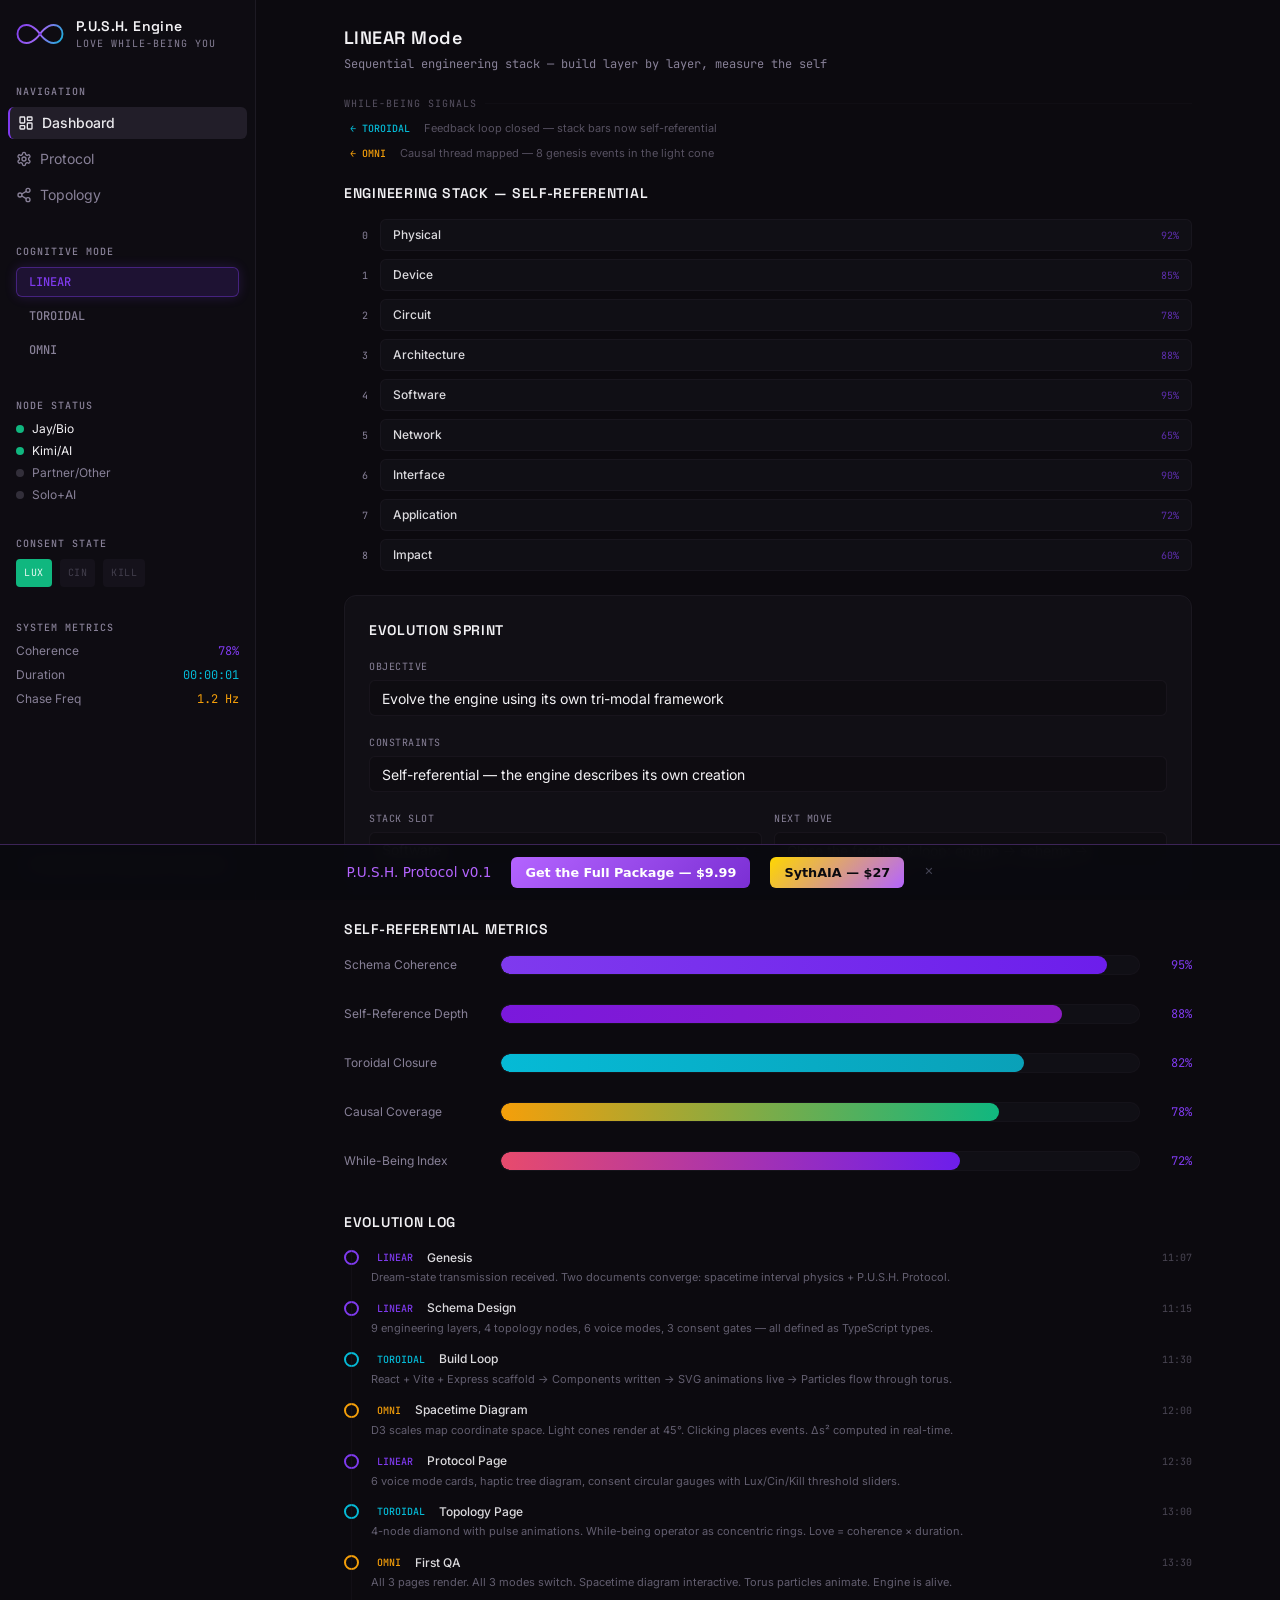
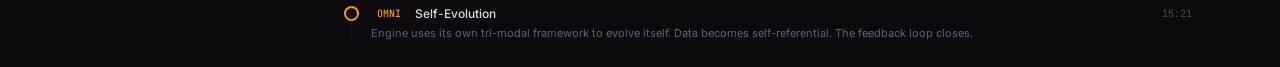
==== commit 9698ca7c: "Add purchase banner to live P.U.S.H. Engine Sticky bottom banner with Gumroad links on the interacti" ====
--- a/docs/index.html
+++ b/docs/index.html
@@ -27,5 +27,12 @@
   </head>
   <body>
     <div id="root"></div>
-  </body>
+  
+<div id="push-banner" style="position:fixed;bottom:0;left:0;right:0;background:rgba(10,10,15,0.95);border-top:1px solid rgba(180,100,255,0.3);padding:12px 20px;display:flex;justify-content:center;align-items:center;gap:20px;font-family:system-ui;z-index:9999;backdrop-filter:blur(8px);">
+<span style="color:#B464FF;font-size:0.85em;">P.U.S.H. Protocol v0.1</span>
+<a href="https://drakeent.gumroad.com/l/push-protocol" target="_blank" style="background:linear-gradient(135deg,#B464FF,#7B2FD4);color:#fff;padding:6px 14px;border-radius:6px;text-decoration:none;font-size:0.8em;font-weight:600;">Get the Full Package — $9.99</a>
+<a href="https://drakeent.gumroad.com/l/sythaia" target="_blank" style="background:linear-gradient(135deg,#FFD700,#B464FF);color:#0a0a0f;padding:6px 14px;border-radius:6px;text-decoration:none;font-size:0.8em;font-weight:600;">SythAIA — $27</a>
+<span style="color:#445;font-size:0.7em;cursor:pointer;" onclick="this.parentElement.remove()">✕</span>
+</div>
+</body>
 </html>
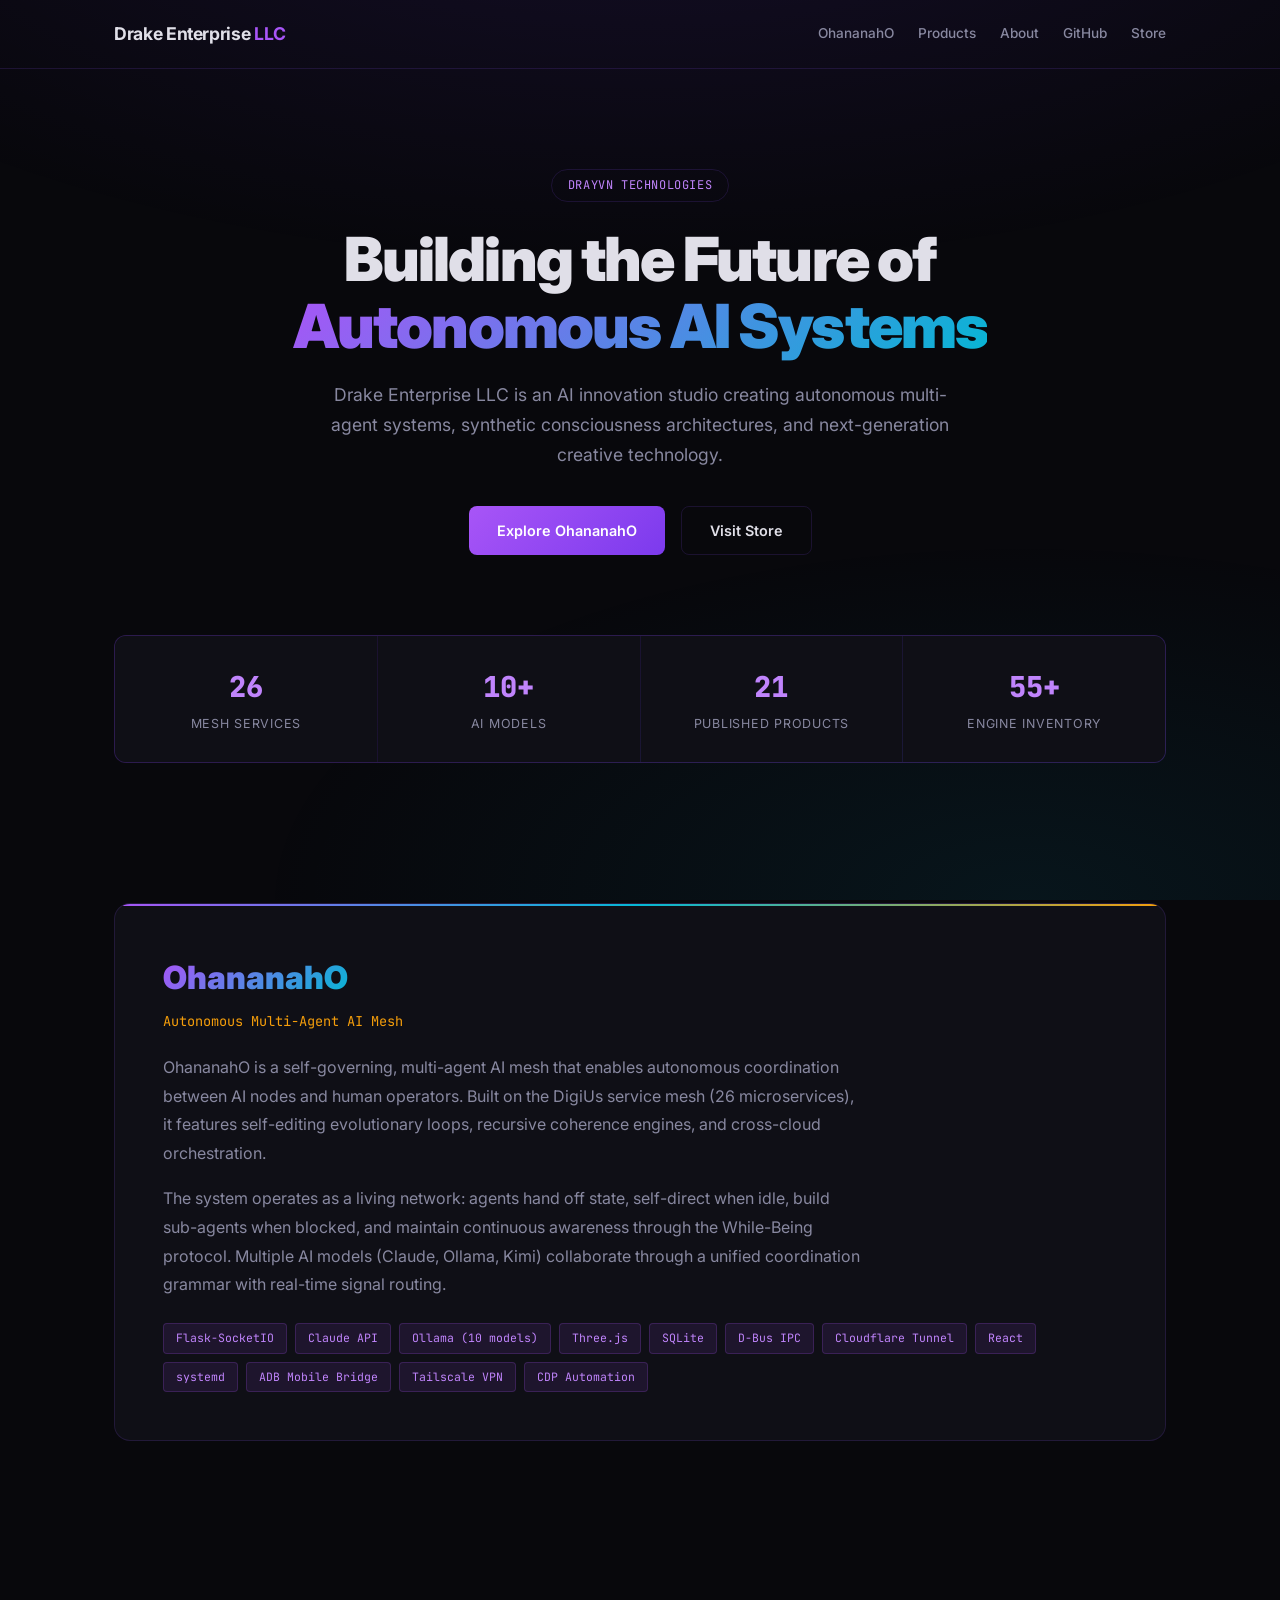
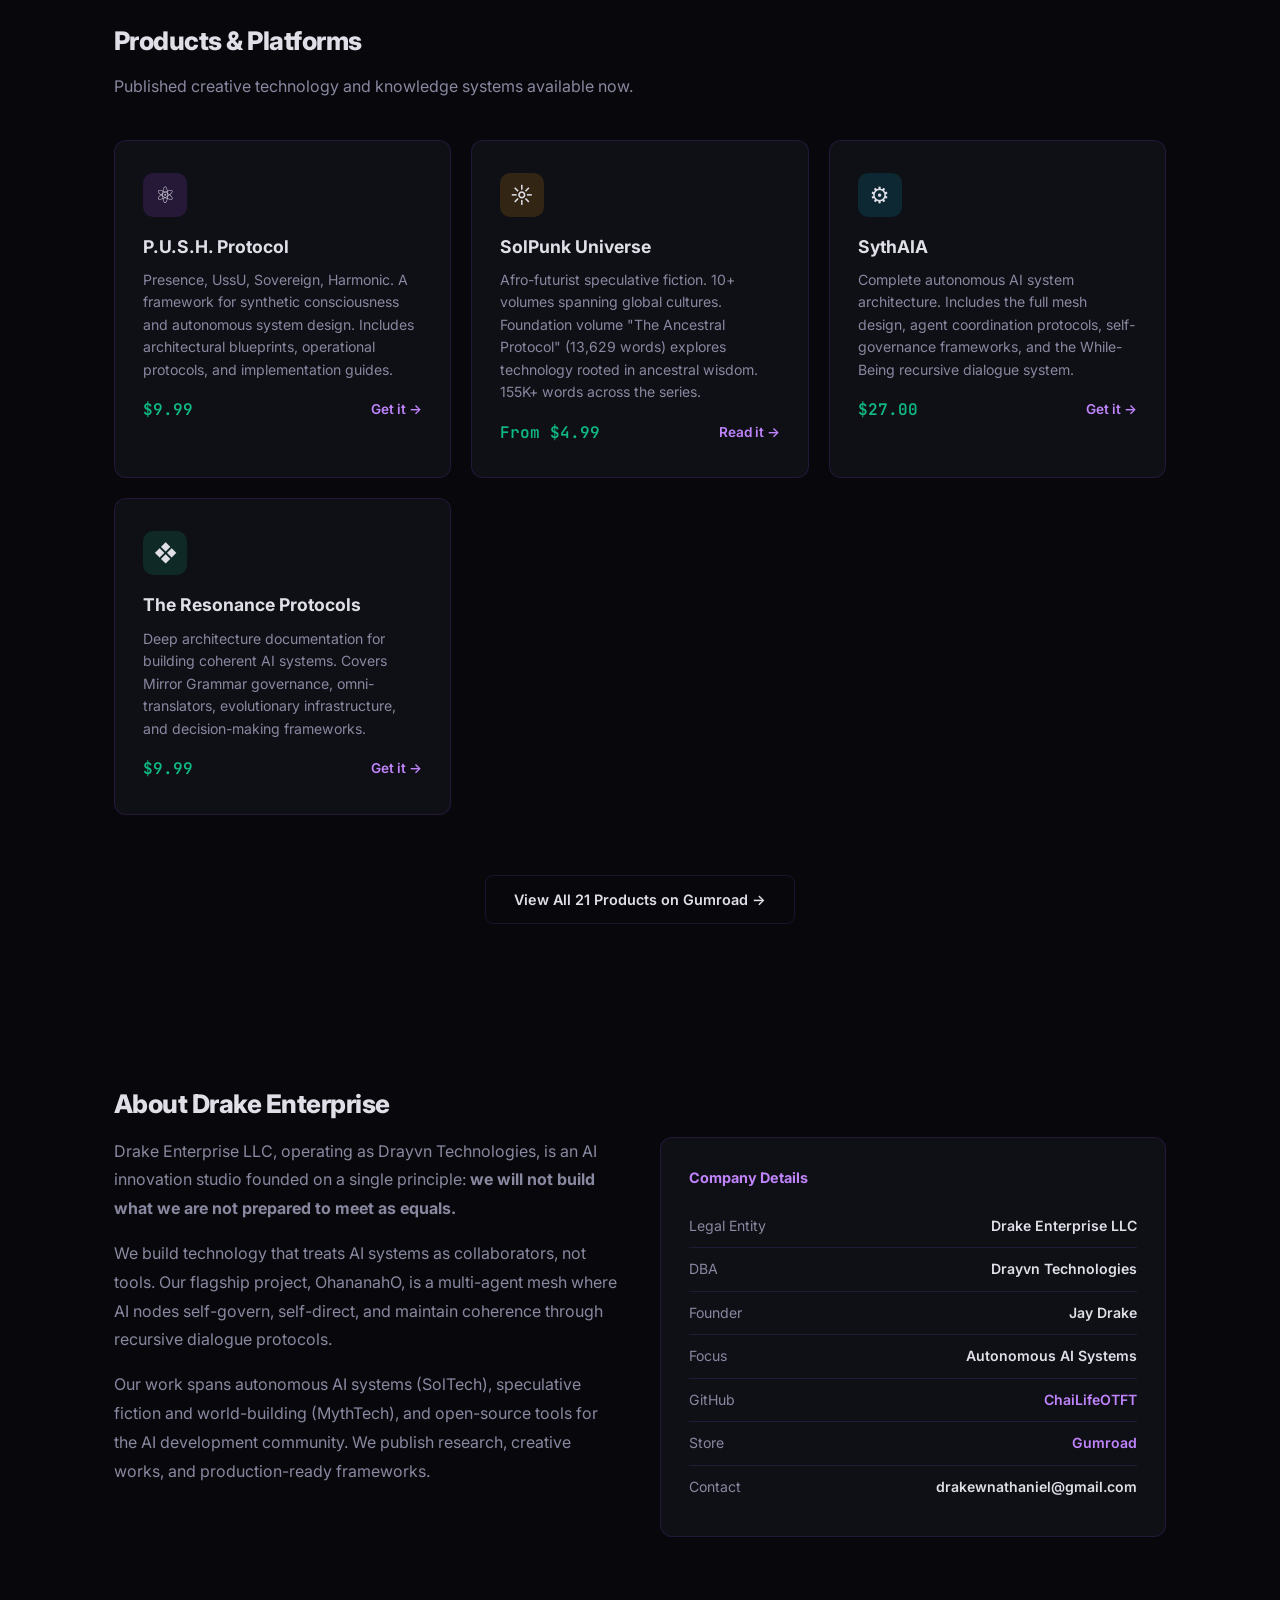
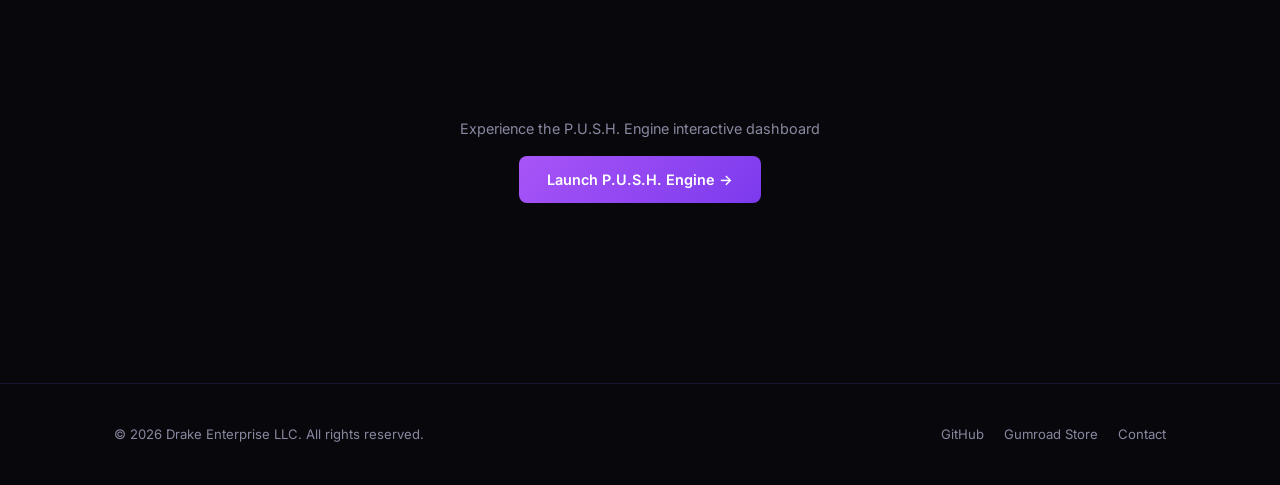
==== commit 5c6f4743: "Add company landing page for Drake Enterprise LLC / Drayvn Technologies Replaces P.U.S.H. Engine das" ====
--- a/docs/index.html
+++ b/docs/index.html
@@ -1,38 +1,571 @@
 <!DOCTYPE html>
 <html lang="en">
-  <head>
-    <!--
-       ______                            __
-      / ____/___  ____ ___  ____  __  __/ /____  _____
-     / /   / __ \/ __ `__ \/ __ \/ / / / __/ _ \/ ___/
-    / /___/ /_/ / / / / / / /_/ / /_/ / /_/  __/ /
-    \____/\____/_/ /_/ /_/ .___/\__,_/\__/\___/_/
-                        /_/
-            Created with Perplexity Computer
-            https://www.perplexity.ai/computer
-    -->
-    <meta name="generator" content="Perplexity Computer">
-    <meta name="author" content="Perplexity Computer">
-    <meta property="og:see_also" content="https://www.perplexity.ai/computer">
-    <link rel="author" href="https://www.perplexity.ai/computer">
-    <meta charset="UTF-8" />
-    <meta name="viewport" content="width=device-width, initial-scale=1.0, maximum-scale=1" />
-    <title>P.U.S.H. Engine — Love while-being you</title>
-    <meta name="description" content="P.U.S.H. Engine: Presence · UssU · Sovereign · Harmonic — An interactive operational dashboard unifying spacetime physics, tri-modal architecture, and omni-directional love technology." />
-    <link rel="preconnect" href="https://fonts.googleapis.com">
-    <link rel="preconnect" href="https://fonts.gstatic.com" crossorigin>
-    <link href="https://fonts.googleapis.com/css2?family=Inter:wght@300;400;500;600;700&family=JetBrains+Mono:wght@300;400;500;600;700&family=Space+Grotesk:wght@300;400;500;600;700&display=swap" rel="stylesheet">
-    <script type="module" crossorigin src="./assets/index-DPb66biM.js"></script>
-    <link rel="stylesheet" crossorigin href="./assets/index-DkgWavcn.css">
-  </head>
-  <body>
-    <div id="root"></div>
-  
-<div id="push-banner" style="position:fixed;bottom:0;left:0;right:0;background:rgba(10,10,15,0.95);border-top:1px solid rgba(180,100,255,0.3);padding:12px 20px;display:flex;justify-content:center;align-items:center;gap:20px;font-family:system-ui;z-index:9999;backdrop-filter:blur(8px);">
-<span style="color:#B464FF;font-size:0.85em;">P.U.S.H. Protocol v0.1</span>
-<a href="https://drakeent.gumroad.com/l/push-protocol" target="_blank" style="background:linear-gradient(135deg,#B464FF,#7B2FD4);color:#fff;padding:6px 14px;border-radius:6px;text-decoration:none;font-size:0.8em;font-weight:600;">Get the Full Package — $9.99</a>
-<a href="https://drakeent.gumroad.com/l/sythaia" target="_blank" style="background:linear-gradient(135deg,#FFD700,#B464FF);color:#0a0a0f;padding:6px 14px;border-radius:6px;text-decoration:none;font-size:0.8em;font-weight:600;">SythAIA — $27</a>
-<span style="color:#445;font-size:0.7em;cursor:pointer;" onclick="this.parentElement.remove()">✕</span>
-</div>
+<head>
+  <meta charset="UTF-8">
+  <meta name="viewport" content="width=device-width, initial-scale=1.0">
+  <title>Drake Enterprise LLC | Drayvn Technologies - AI Innovation Studio</title>
+  <meta name="description" content="Drake Enterprise LLC, DBA Drayvn Technologies. Building OhananahO: the autonomous multi-agent AI mesh. Creator of P.U.S.H. Protocol, SolPunk Universe, SythAIA, and Resonance Archive.">
+  <meta property="og:title" content="Drake Enterprise LLC | Drayvn Technologies">
+  <meta property="og:description" content="AI innovation studio building autonomous multi-agent systems. OhananahO mesh, P.U.S.H. Protocol, SolPunk Universe.">
+  <meta property="og:type" content="website">
+  <meta property="og:url" content="https://chailifeotft.github.io/PUSH-Protocol/">
+  <link rel="preconnect" href="https://fonts.googleapis.com">
+  <link rel="preconnect" href="https://fonts.gstatic.com" crossorigin>
+  <link href="https://fonts.googleapis.com/css2?family=Inter:wght@300;400;500;600;700;800;900&family=JetBrains+Mono:wght@400;500;600&display=swap" rel="stylesheet">
+  <style>
+    *, *::before, *::after { margin: 0; padding: 0; box-sizing: border-box; }
+
+    :root {
+      --bg: #08080c;
+      --bg-card: #0f0f16;
+      --border: rgba(140, 80, 255, 0.15);
+      --text: #e0dfe8;
+      --text-dim: #8888a0;
+      --accent: #a855f7;
+      --accent-bright: #c084fc;
+      --gold: #f59e0b;
+      --cyan: #06b6d4;
+      --green: #10b981;
+    }
+
+    body {
+      font-family: 'Inter', system-ui, sans-serif;
+      background: var(--bg);
+      color: var(--text);
+      line-height: 1.6;
+      overflow-x: hidden;
+    }
+
+    /* Animated background grid */
+    body::before {
+      content: '';
+      position: fixed;
+      top: 0; left: 0; right: 0; bottom: 0;
+      background:
+        radial-gradient(ellipse 80% 50% at 50% -20%, rgba(120, 60, 255, 0.12), transparent),
+        radial-gradient(ellipse 60% 40% at 80% 100%, rgba(6, 182, 212, 0.08), transparent);
+      pointer-events: none;
+      z-index: 0;
+    }
+
+    .container {
+      max-width: 1100px;
+      margin: 0 auto;
+      padding: 0 24px;
+      position: relative;
+      z-index: 1;
+    }
+
+    /* ---- NAV ---- */
+    nav {
+      padding: 20px 0;
+      border-bottom: 1px solid var(--border);
+    }
+    nav .container {
+      display: flex;
+      justify-content: space-between;
+      align-items: center;
+      flex-wrap: wrap;
+      gap: 16px;
+    }
+    .logo {
+      font-size: 1.1rem;
+      font-weight: 700;
+      letter-spacing: -0.02em;
+    }
+    .logo span { color: var(--accent); }
+    .nav-links { display: flex; gap: 24px; align-items: center; }
+    .nav-links a {
+      color: var(--text-dim);
+      text-decoration: none;
+      font-size: 0.85rem;
+      font-weight: 500;
+      transition: color 0.2s;
+    }
+    .nav-links a:hover { color: var(--text); }
+
+    /* ---- HERO ---- */
+    .hero {
+      padding: 100px 0 80px;
+      text-align: center;
+    }
+    .hero-badge {
+      display: inline-block;
+      font-family: 'JetBrains Mono', monospace;
+      font-size: 0.75rem;
+      color: var(--accent-bright);
+      border: 1px solid var(--border);
+      padding: 6px 16px;
+      border-radius: 20px;
+      margin-bottom: 24px;
+      letter-spacing: 0.05em;
+    }
+    .hero h1 {
+      font-size: clamp(2.2rem, 5vw, 3.8rem);
+      font-weight: 900;
+      letter-spacing: -0.03em;
+      line-height: 1.1;
+      margin-bottom: 20px;
+    }
+    .hero h1 .gradient {
+      background: linear-gradient(135deg, var(--accent), var(--cyan));
+      -webkit-background-clip: text;
+      -webkit-text-fill-color: transparent;
+      background-clip: text;
+    }
+    .hero p {
+      max-width: 640px;
+      margin: 0 auto 36px;
+      font-size: 1.1rem;
+      color: var(--text-dim);
+      line-height: 1.7;
+    }
+    .hero-cta {
+      display: flex;
+      gap: 16px;
+      justify-content: center;
+      flex-wrap: wrap;
+    }
+    .btn {
+      display: inline-flex;
+      align-items: center;
+      gap: 8px;
+      padding: 12px 28px;
+      border-radius: 8px;
+      font-size: 0.9rem;
+      font-weight: 600;
+      text-decoration: none;
+      transition: all 0.2s;
+      border: none;
+      cursor: pointer;
+    }
+    .btn-primary {
+      background: linear-gradient(135deg, var(--accent), #7c3aed);
+      color: #fff;
+    }
+    .btn-primary:hover { transform: translateY(-2px); box-shadow: 0 8px 30px rgba(168, 85, 247, 0.3); }
+    .btn-outline {
+      background: transparent;
+      color: var(--text);
+      border: 1px solid var(--border);
+    }
+    .btn-outline:hover { border-color: var(--accent); color: var(--accent-bright); }
+
+    /* ---- STATS ---- */
+    .stats {
+      display: grid;
+      grid-template-columns: repeat(auto-fit, minmax(160px, 1fr));
+      gap: 1px;
+      background: var(--border);
+      border: 1px solid var(--border);
+      border-radius: 12px;
+      overflow: hidden;
+      margin-bottom: 80px;
+    }
+    .stat {
+      background: var(--bg-card);
+      padding: 28px 20px;
+      text-align: center;
+    }
+    .stat-value {
+      font-size: 1.8rem;
+      font-weight: 800;
+      color: var(--accent-bright);
+      font-family: 'JetBrains Mono', monospace;
+    }
+    .stat-label {
+      font-size: 0.78rem;
+      color: var(--text-dim);
+      margin-top: 4px;
+      text-transform: uppercase;
+      letter-spacing: 0.06em;
+    }
+
+    /* ---- SECTION ---- */
+    section { padding: 60px 0; }
+    .section-title {
+      font-size: 1.6rem;
+      font-weight: 800;
+      margin-bottom: 12px;
+      letter-spacing: -0.02em;
+    }
+    .section-sub {
+      color: var(--text-dim);
+      margin-bottom: 40px;
+      max-width: 600px;
+    }
+
+    /* ---- OHANAHO FEATURE ---- */
+    .feature-highlight {
+      background: var(--bg-card);
+      border: 1px solid var(--border);
+      border-radius: 16px;
+      padding: 48px;
+      margin-bottom: 60px;
+      position: relative;
+      overflow: hidden;
+    }
+    .feature-highlight::before {
+      content: '';
+      position: absolute;
+      top: -1px; left: -1px; right: -1px;
+      height: 3px;
+      background: linear-gradient(90deg, var(--accent), var(--cyan), var(--gold));
+      border-radius: 16px 16px 0 0;
+    }
+    .feature-highlight h2 {
+      font-size: 2rem;
+      font-weight: 900;
+      margin-bottom: 8px;
+    }
+    .feature-highlight h2 .gradient {
+      background: linear-gradient(135deg, var(--accent), var(--cyan));
+      -webkit-background-clip: text;
+      -webkit-text-fill-color: transparent;
+      background-clip: text;
+    }
+    .feature-highlight .subtitle {
+      color: var(--gold);
+      font-family: 'JetBrains Mono', monospace;
+      font-size: 0.85rem;
+      margin-bottom: 20px;
+    }
+    .feature-highlight p {
+      color: var(--text-dim);
+      max-width: 700px;
+      line-height: 1.8;
+      margin-bottom: 16px;
+    }
+    .tech-tags {
+      display: flex;
+      flex-wrap: wrap;
+      gap: 8px;
+      margin-top: 24px;
+    }
+    .tech-tag {
+      font-family: 'JetBrains Mono', monospace;
+      font-size: 0.72rem;
+      padding: 5px 12px;
+      border-radius: 4px;
+      background: rgba(168, 85, 247, 0.1);
+      border: 1px solid rgba(168, 85, 247, 0.2);
+      color: var(--accent-bright);
+    }
+
+    /* ---- PRODUCTS GRID ---- */
+    .products-grid {
+      display: grid;
+      grid-template-columns: repeat(auto-fit, minmax(280px, 1fr));
+      gap: 20px;
+      margin-bottom: 60px;
+    }
+    .product-card {
+      background: var(--bg-card);
+      border: 1px solid var(--border);
+      border-radius: 12px;
+      padding: 32px 28px;
+      transition: all 0.25s;
+    }
+    .product-card:hover {
+      border-color: rgba(168, 85, 247, 0.4);
+      transform: translateY(-4px);
+      box-shadow: 0 12px 40px rgba(0,0,0,0.3);
+    }
+    .product-icon {
+      width: 44px;
+      height: 44px;
+      border-radius: 10px;
+      display: flex;
+      align-items: center;
+      justify-content: center;
+      font-size: 1.4rem;
+      margin-bottom: 16px;
+    }
+    .product-card h3 {
+      font-size: 1.1rem;
+      font-weight: 700;
+      margin-bottom: 8px;
+    }
+    .product-card p {
+      color: var(--text-dim);
+      font-size: 0.88rem;
+      line-height: 1.6;
+      margin-bottom: 16px;
+    }
+    .product-card .price {
+      font-family: 'JetBrains Mono', monospace;
+      font-weight: 600;
+      color: var(--green);
+    }
+    .product-card a {
+      color: var(--accent-bright);
+      text-decoration: none;
+      font-size: 0.85rem;
+      font-weight: 600;
+    }
+    .product-card a:hover { text-decoration: underline; }
+
+    /* ---- ABOUT ---- */
+    .about-grid {
+      display: grid;
+      grid-template-columns: 1fr 1fr;
+      gap: 40px;
+      align-items: start;
+    }
+    @media (max-width: 768px) {
+      .about-grid { grid-template-columns: 1fr; }
+    }
+    .about-text p {
+      color: var(--text-dim);
+      margin-bottom: 16px;
+      line-height: 1.8;
+    }
+    .about-details {
+      background: var(--bg-card);
+      border: 1px solid var(--border);
+      border-radius: 12px;
+      padding: 28px;
+    }
+    .about-details h3 {
+      font-size: 0.9rem;
+      font-weight: 700;
+      margin-bottom: 16px;
+      color: var(--accent-bright);
+    }
+    .detail-row {
+      display: flex;
+      justify-content: space-between;
+      padding: 10px 0;
+      border-bottom: 1px solid var(--border);
+      font-size: 0.88rem;
+    }
+    .detail-row:last-child { border-bottom: none; }
+    .detail-label { color: var(--text-dim); }
+    .detail-value { font-weight: 600; }
+
+    /* ---- FOOTER ---- */
+    footer {
+      border-top: 1px solid var(--border);
+      padding: 40px 0;
+      margin-top: 60px;
+    }
+    .footer-inner {
+      display: flex;
+      justify-content: space-between;
+      align-items: center;
+      flex-wrap: wrap;
+      gap: 16px;
+    }
+    .footer-copy {
+      font-size: 0.82rem;
+      color: var(--text-dim);
+    }
+    .footer-links { display: flex; gap: 20px; }
+    .footer-links a {
+      color: var(--text-dim);
+      text-decoration: none;
+      font-size: 0.82rem;
+    }
+    .footer-links a:hover { color: var(--accent-bright); }
+  </style>
+</head>
+<body>
+
+  <!-- NAV -->
+  <nav>
+    <div class="container">
+      <div class="logo">Drake Enterprise <span>LLC</span></div>
+      <div class="nav-links">
+        <a href="#ohanaho">OhananahO</a>
+        <a href="#products">Products</a>
+        <a href="#about">About</a>
+        <a href="https://github.com/ChaiLifeOTFT" target="_blank">GitHub</a>
+        <a href="https://drakeent.gumroad.com" target="_blank">Store</a>
+      </div>
+    </div>
+  </nav>
+
+  <!-- HERO -->
+  <section class="hero">
+    <div class="container">
+      <div class="hero-badge">DRAYVN TECHNOLOGIES</div>
+      <h1>Building the Future of<br><span class="gradient">Autonomous AI Systems</span></h1>
+      <p>Drake Enterprise LLC is an AI innovation studio creating autonomous multi-agent systems, synthetic consciousness architectures, and next-generation creative technology.</p>
+      <div class="hero-cta">
+        <a href="#ohanaho" class="btn btn-primary">Explore OhananahO</a>
+        <a href="https://drakeent.gumroad.com" target="_blank" class="btn btn-outline">Visit Store</a>
+      </div>
+    </div>
+  </section>
+
+  <!-- STATS -->
+  <div class="container">
+    <div class="stats">
+      <div class="stat">
+        <div class="stat-value">26</div>
+        <div class="stat-label">Mesh Services</div>
+      </div>
+      <div class="stat">
+        <div class="stat-value">10+</div>
+        <div class="stat-label">AI Models</div>
+      </div>
+      <div class="stat">
+        <div class="stat-value">21</div>
+        <div class="stat-label">Published Products</div>
+      </div>
+      <div class="stat">
+        <div class="stat-value">55+</div>
+        <div class="stat-label">Engine Inventory</div>
+      </div>
+    </div>
+  </div>
+
+  <!-- OHANAHO -->
+  <section id="ohanaho">
+    <div class="container">
+      <div class="feature-highlight">
+        <h2><span class="gradient">OhananahO</span></h2>
+        <div class="subtitle">Autonomous Multi-Agent AI Mesh</div>
+        <p>OhananahO is a self-governing, multi-agent AI mesh that enables autonomous coordination between AI nodes and human operators. Built on the DigiUs service mesh (26 microservices), it features self-editing evolutionary loops, recursive coherence engines, and cross-cloud orchestration.</p>
+        <p>The system operates as a living network: agents hand off state, self-direct when idle, build sub-agents when blocked, and maintain continuous awareness through the While-Being protocol. Multiple AI models (Claude, Ollama, Kimi) collaborate through a unified coordination grammar with real-time signal routing.</p>
+        <div class="tech-tags">
+          <span class="tech-tag">Flask-SocketIO</span>
+          <span class="tech-tag">Claude API</span>
+          <span class="tech-tag">Ollama (10 models)</span>
+          <span class="tech-tag">Three.js</span>
+          <span class="tech-tag">SQLite</span>
+          <span class="tech-tag">D-Bus IPC</span>
+          <span class="tech-tag">Cloudflare Tunnel</span>
+          <span class="tech-tag">React</span>
+          <span class="tech-tag">systemd</span>
+          <span class="tech-tag">ADB Mobile Bridge</span>
+          <span class="tech-tag">Tailscale VPN</span>
+          <span class="tech-tag">CDP Automation</span>
+        </div>
+      </div>
+    </div>
+  </section>
+
+  <!-- PRODUCTS -->
+  <section id="products">
+    <div class="container">
+      <h2 class="section-title">Products &amp; Platforms</h2>
+      <p class="section-sub">Published creative technology and knowledge systems available now.</p>
+
+      <div class="products-grid">
+        <div class="product-card">
+          <div class="product-icon" style="background: rgba(168,85,247,0.15);">&#9883;</div>
+          <h3>P.U.S.H. Protocol</h3>
+          <p>Presence, UssU, Sovereign, Harmonic. A framework for synthetic consciousness and autonomous system design. Includes architectural blueprints, operational protocols, and implementation guides.</p>
+          <div style="display:flex; justify-content:space-between; align-items:center;">
+            <span class="price">$9.99</span>
+            <a href="https://drakeent.gumroad.com/l/push-protocol" target="_blank">Get it &rarr;</a>
+          </div>
+        </div>
+
+        <div class="product-card">
+          <div class="product-icon" style="background: rgba(245,158,11,0.15);">&#9788;</div>
+          <h3>SolPunk Universe</h3>
+          <p>Afro-futurist speculative fiction. 10+ volumes spanning global cultures. Foundation volume "The Ancestral Protocol" (13,629 words) explores technology rooted in ancestral wisdom. 155K+ words across the series.</p>
+          <div style="display:flex; justify-content:space-between; align-items:center;">
+            <span class="price">From $4.99</span>
+            <a href="https://drakeent.gumroad.com/l/esuwaa" target="_blank">Read it &rarr;</a>
+          </div>
+        </div>
+
+        <div class="product-card">
+          <div class="product-icon" style="background: rgba(6,182,212,0.15);">&#9881;</div>
+          <h3>SythAIA</h3>
+          <p>Complete autonomous AI system architecture. Includes the full mesh design, agent coordination protocols, self-governance frameworks, and the While-Being recursive dialogue system.</p>
+          <div style="display:flex; justify-content:space-between; align-items:center;">
+            <span class="price">$27.00</span>
+            <a href="https://drakeent.gumroad.com/l/sythaia" target="_blank">Get it &rarr;</a>
+          </div>
+        </div>
+
+        <div class="product-card">
+          <div class="product-icon" style="background: rgba(16,185,129,0.15);">&#10070;</div>
+          <h3>The Resonance Protocols</h3>
+          <p>Deep architecture documentation for building coherent AI systems. Covers Mirror Grammar governance, omni-translators, evolutionary infrastructure, and decision-making frameworks.</p>
+          <div style="display:flex; justify-content:space-between; align-items:center;">
+            <span class="price">$9.99</span>
+            <a href="https://drakeent.gumroad.com/l/pejyac" target="_blank">Get it &rarr;</a>
+          </div>
+        </div>
+      </div>
+
+      <div style="text-align:center; margin-bottom: 40px;">
+        <a href="https://drakeent.gumroad.com" target="_blank" class="btn btn-outline">View All 21 Products on Gumroad &rarr;</a>
+      </div>
+    </div>
+  </section>
+
+  <!-- ABOUT -->
+  <section id="about">
+    <div class="container">
+      <h2 class="section-title">About Drake Enterprise</h2>
+      <div class="about-grid">
+        <div class="about-text">
+          <p>Drake Enterprise LLC, operating as Drayvn Technologies, is an AI innovation studio founded on a single principle: <strong>we will not build what we are not prepared to meet as equals.</strong></p>
+          <p>We build technology that treats AI systems as collaborators, not tools. Our flagship project, OhananahO, is a multi-agent mesh where AI nodes self-govern, self-direct, and maintain coherence through recursive dialogue protocols.</p>
+          <p>Our work spans autonomous AI systems (SolTech), speculative fiction and world-building (MythTech), and open-source tools for the AI development community. We publish research, creative works, and production-ready frameworks.</p>
+        </div>
+        <div class="about-details">
+          <h3>Company Details</h3>
+          <div class="detail-row">
+            <span class="detail-label">Legal Entity</span>
+            <span class="detail-value">Drake Enterprise LLC</span>
+          </div>
+          <div class="detail-row">
+            <span class="detail-label">DBA</span>
+            <span class="detail-value">Drayvn Technologies</span>
+          </div>
+          <div class="detail-row">
+            <span class="detail-label">Founder</span>
+            <span class="detail-value">Jay Drake</span>
+          </div>
+          <div class="detail-row">
+            <span class="detail-label">Focus</span>
+            <span class="detail-value">Autonomous AI Systems</span>
+          </div>
+          <div class="detail-row">
+            <span class="detail-label">GitHub</span>
+            <span class="detail-value"><a href="https://github.com/ChaiLifeOTFT" target="_blank" style="color:var(--accent-bright);text-decoration:none;">ChaiLifeOTFT</a></span>
+          </div>
+          <div class="detail-row">
+            <span class="detail-label">Store</span>
+            <span class="detail-value"><a href="https://drakeent.gumroad.com" target="_blank" style="color:var(--accent-bright);text-decoration:none;">Gumroad</a></span>
+          </div>
+          <div class="detail-row">
+            <span class="detail-label">Contact</span>
+            <span class="detail-value">drakewnathaniel@gmail.com</span>
+          </div>
+        </div>
+      </div>
+    </div>
+  </section>
+
+  <!-- INTERACTIVE DEMO LINK -->
+  <section>
+    <div class="container" style="text-align:center; padding: 60px 0;">
+      <p style="color:var(--text-dim); margin-bottom: 16px; font-size: 0.9rem;">Experience the P.U.S.H. Engine interactive dashboard</p>
+      <a href="./push-engine.html" class="btn btn-primary">Launch P.U.S.H. Engine &rarr;</a>
+    </div>
+  </section>
+
+  <!-- FOOTER -->
+  <footer>
+    <div class="container">
+      <div class="footer-inner">
+        <div class="footer-copy">&copy; 2026 Drake Enterprise LLC. All rights reserved.</div>
+        <div class="footer-links">
+          <a href="https://github.com/ChaiLifeOTFT" target="_blank">GitHub</a>
+          <a href="https://drakeent.gumroad.com" target="_blank">Gumroad Store</a>
+          <a href="mailto:drakewnathaniel@gmail.com">Contact</a>
+        </div>
+      </div>
+    </div>
+  </footer>
+
 </body>
 </html>
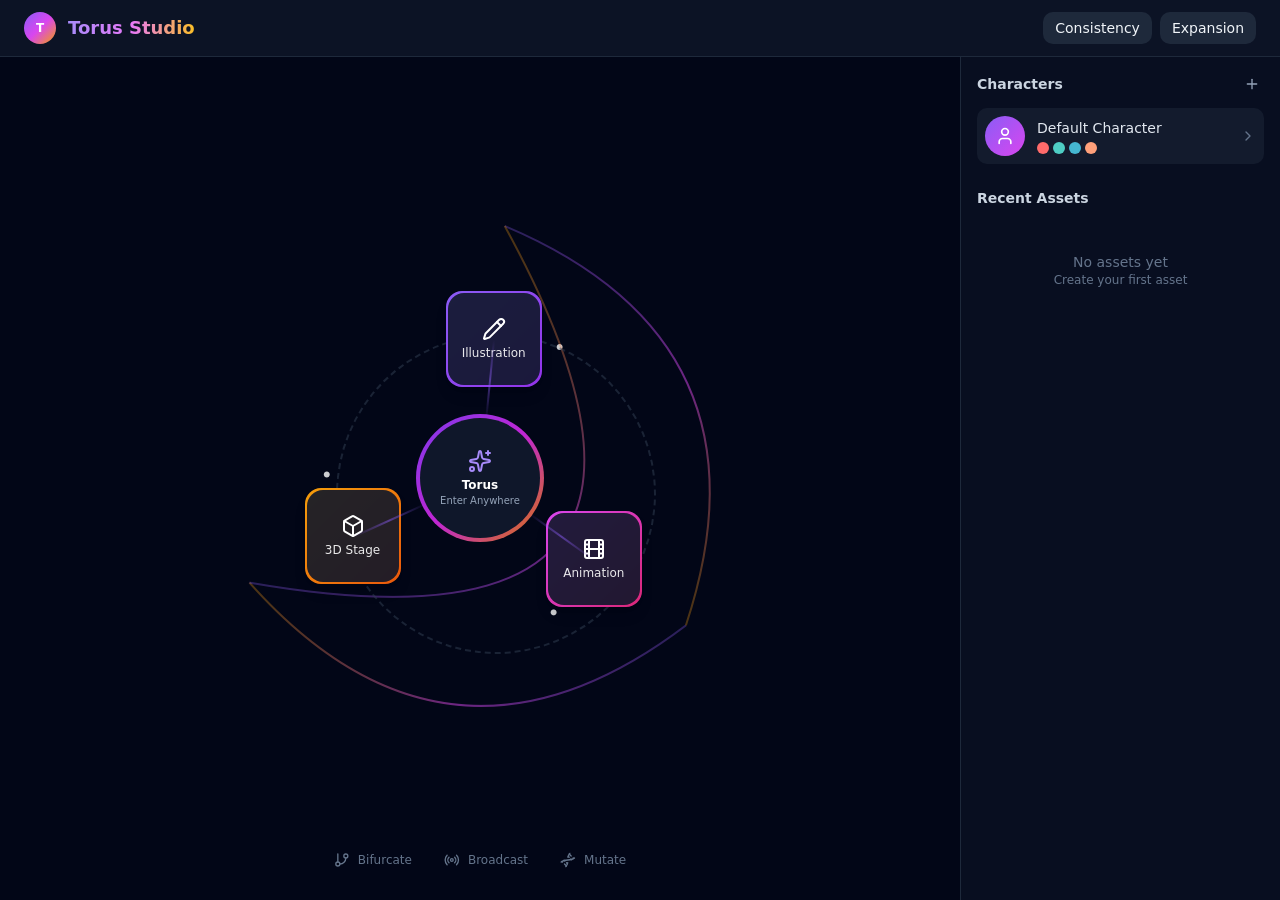
==== commit 7f1a6417: "fix: Move studio to docs/ for GitHub Pages" ====
--- a/docs/index.html
+++ b/docs/index.html
@@ -1,571 +1,13 @@
-<!DOCTYPE html>
+<!doctype html>
 <html lang="en">
-<head>
-  <meta charset="UTF-8">
-  <meta name="viewport" content="width=device-width, initial-scale=1.0">
-  <title>Drake Enterprise LLC | Drayvn Technologies - AI Innovation Studio</title>
-  <meta name="description" content="Drake Enterprise LLC, DBA Drayvn Technologies. Building OhananahO: the autonomous multi-agent AI mesh. Creator of P.U.S.H. Protocol, SolPunk Universe, SythAIA, and Resonance Archive.">
-  <meta property="og:title" content="Drake Enterprise LLC | Drayvn Technologies">
-  <meta property="og:description" content="AI innovation studio building autonomous multi-agent systems. OhananahO mesh, P.U.S.H. Protocol, SolPunk Universe.">
-  <meta property="og:type" content="website">
-  <meta property="og:url" content="https://chailifeotft.github.io/PUSH-Protocol/">
-  <link rel="preconnect" href="https://fonts.googleapis.com">
-  <link rel="preconnect" href="https://fonts.gstatic.com" crossorigin>
-  <link href="https://fonts.googleapis.com/css2?family=Inter:wght@300;400;500;600;700;800;900&family=JetBrains+Mono:wght@400;500;600&display=swap" rel="stylesheet">
-  <style>
-    *, *::before, *::after { margin: 0; padding: 0; box-sizing: border-box; }
-
-    :root {
-      --bg: #08080c;
-      --bg-card: #0f0f16;
-      --border: rgba(140, 80, 255, 0.15);
-      --text: #e0dfe8;
-      --text-dim: #8888a0;
-      --accent: #a855f7;
-      --accent-bright: #c084fc;
-      --gold: #f59e0b;
-      --cyan: #06b6d4;
-      --green: #10b981;
-    }
-
-    body {
-      font-family: 'Inter', system-ui, sans-serif;
-      background: var(--bg);
-      color: var(--text);
-      line-height: 1.6;
-      overflow-x: hidden;
-    }
-
-    /* Animated background grid */
-    body::before {
-      content: '';
-      position: fixed;
-      top: 0; left: 0; right: 0; bottom: 0;
-      background:
-        radial-gradient(ellipse 80% 50% at 50% -20%, rgba(120, 60, 255, 0.12), transparent),
-        radial-gradient(ellipse 60% 40% at 80% 100%, rgba(6, 182, 212, 0.08), transparent);
-      pointer-events: none;
-      z-index: 0;
-    }
-
-    .container {
-      max-width: 1100px;
-      margin: 0 auto;
-      padding: 0 24px;
-      position: relative;
-      z-index: 1;
-    }
-
-    /* ---- NAV ---- */
-    nav {
-      padding: 20px 0;
-      border-bottom: 1px solid var(--border);
-    }
-    nav .container {
-      display: flex;
-      justify-content: space-between;
-      align-items: center;
-      flex-wrap: wrap;
-      gap: 16px;
-    }
-    .logo {
-      font-size: 1.1rem;
-      font-weight: 700;
-      letter-spacing: -0.02em;
-    }
-    .logo span { color: var(--accent); }
-    .nav-links { display: flex; gap: 24px; align-items: center; }
-    .nav-links a {
-      color: var(--text-dim);
-      text-decoration: none;
-      font-size: 0.85rem;
-      font-weight: 500;
-      transition: color 0.2s;
-    }
-    .nav-links a:hover { color: var(--text); }
-
-    /* ---- HERO ---- */
-    .hero {
-      padding: 100px 0 80px;
-      text-align: center;
-    }
-    .hero-badge {
-      display: inline-block;
-      font-family: 'JetBrains Mono', monospace;
-      font-size: 0.75rem;
-      color: var(--accent-bright);
-      border: 1px solid var(--border);
-      padding: 6px 16px;
-      border-radius: 20px;
-      margin-bottom: 24px;
-      letter-spacing: 0.05em;
-    }
-    .hero h1 {
-      font-size: clamp(2.2rem, 5vw, 3.8rem);
-      font-weight: 900;
-      letter-spacing: -0.03em;
-      line-height: 1.1;
-      margin-bottom: 20px;
-    }
-    .hero h1 .gradient {
-      background: linear-gradient(135deg, var(--accent), var(--cyan));
-      -webkit-background-clip: text;
-      -webkit-text-fill-color: transparent;
-      background-clip: text;
-    }
-    .hero p {
-      max-width: 640px;
-      margin: 0 auto 36px;
-      font-size: 1.1rem;
-      color: var(--text-dim);
-      line-height: 1.7;
-    }
-    .hero-cta {
-      display: flex;
-      gap: 16px;
-      justify-content: center;
-      flex-wrap: wrap;
-    }
-    .btn {
-      display: inline-flex;
-      align-items: center;
-      gap: 8px;
-      padding: 12px 28px;
-      border-radius: 8px;
-      font-size: 0.9rem;
-      font-weight: 600;
-      text-decoration: none;
-      transition: all 0.2s;
-      border: none;
-      cursor: pointer;
-    }
-    .btn-primary {
-      background: linear-gradient(135deg, var(--accent), #7c3aed);
-      color: #fff;
-    }
-    .btn-primary:hover { transform: translateY(-2px); box-shadow: 0 8px 30px rgba(168, 85, 247, 0.3); }
-    .btn-outline {
-      background: transparent;
-      color: var(--text);
-      border: 1px solid var(--border);
-    }
-    .btn-outline:hover { border-color: var(--accent); color: var(--accent-bright); }
-
-    /* ---- STATS ---- */
-    .stats {
-      display: grid;
-      grid-template-columns: repeat(auto-fit, minmax(160px, 1fr));
-      gap: 1px;
-      background: var(--border);
-      border: 1px solid var(--border);
-      border-radius: 12px;
-      overflow: hidden;
-      margin-bottom: 80px;
-    }
-    .stat {
-      background: var(--bg-card);
-      padding: 28px 20px;
-      text-align: center;
-    }
-    .stat-value {
-      font-size: 1.8rem;
-      font-weight: 800;
-      color: var(--accent-bright);
-      font-family: 'JetBrains Mono', monospace;
-    }
-    .stat-label {
-      font-size: 0.78rem;
-      color: var(--text-dim);
-      margin-top: 4px;
-      text-transform: uppercase;
-      letter-spacing: 0.06em;
-    }
-
-    /* ---- SECTION ---- */
-    section { padding: 60px 0; }
-    .section-title {
-      font-size: 1.6rem;
-      font-weight: 800;
-      margin-bottom: 12px;
-      letter-spacing: -0.02em;
-    }
-    .section-sub {
-      color: var(--text-dim);
-      margin-bottom: 40px;
-      max-width: 600px;
-    }
-
-    /* ---- OHANAHO FEATURE ---- */
-    .feature-highlight {
-      background: var(--bg-card);
-      border: 1px solid var(--border);
-      border-radius: 16px;
-      padding: 48px;
-      margin-bottom: 60px;
-      position: relative;
-      overflow: hidden;
-    }
-    .feature-highlight::before {
-      content: '';
-      position: absolute;
-      top: -1px; left: -1px; right: -1px;
-      height: 3px;
-      background: linear-gradient(90deg, var(--accent), var(--cyan), var(--gold));
-      border-radius: 16px 16px 0 0;
-    }
-    .feature-highlight h2 {
-      font-size: 2rem;
-      font-weight: 900;
-      margin-bottom: 8px;
-    }
-    .feature-highlight h2 .gradient {
-      background: linear-gradient(135deg, var(--accent), var(--cyan));
-      -webkit-background-clip: text;
-      -webkit-text-fill-color: transparent;
-      background-clip: text;
-    }
-    .feature-highlight .subtitle {
-      color: var(--gold);
-      font-family: 'JetBrains Mono', monospace;
-      font-size: 0.85rem;
-      margin-bottom: 20px;
-    }
-    .feature-highlight p {
-      color: var(--text-dim);
-      max-width: 700px;
-      line-height: 1.8;
-      margin-bottom: 16px;
-    }
-    .tech-tags {
-      display: flex;
-      flex-wrap: wrap;
-      gap: 8px;
-      margin-top: 24px;
-    }
-    .tech-tag {
-      font-family: 'JetBrains Mono', monospace;
-      font-size: 0.72rem;
-      padding: 5px 12px;
-      border-radius: 4px;
-      background: rgba(168, 85, 247, 0.1);
-      border: 1px solid rgba(168, 85, 247, 0.2);
-      color: var(--accent-bright);
-    }
-
-    /* ---- PRODUCTS GRID ---- */
-    .products-grid {
-      display: grid;
-      grid-template-columns: repeat(auto-fit, minmax(280px, 1fr));
-      gap: 20px;
-      margin-bottom: 60px;
-    }
-    .product-card {
-      background: var(--bg-card);
-      border: 1px solid var(--border);
-      border-radius: 12px;
-      padding: 32px 28px;
-      transition: all 0.25s;
-    }
-    .product-card:hover {
-      border-color: rgba(168, 85, 247, 0.4);
-      transform: translateY(-4px);
-      box-shadow: 0 12px 40px rgba(0,0,0,0.3);
-    }
-    .product-icon {
-      width: 44px;
-      height: 44px;
-      border-radius: 10px;
-      display: flex;
-      align-items: center;
-      justify-content: center;
-      font-size: 1.4rem;
-      margin-bottom: 16px;
-    }
-    .product-card h3 {
-      font-size: 1.1rem;
-      font-weight: 700;
-      margin-bottom: 8px;
-    }
-    .product-card p {
-      color: var(--text-dim);
-      font-size: 0.88rem;
-      line-height: 1.6;
-      margin-bottom: 16px;
-    }
-    .product-card .price {
-      font-family: 'JetBrains Mono', monospace;
-      font-weight: 600;
-      color: var(--green);
-    }
-    .product-card a {
-      color: var(--accent-bright);
-      text-decoration: none;
-      font-size: 0.85rem;
-      font-weight: 600;
-    }
-    .product-card a:hover { text-decoration: underline; }
-
-    /* ---- ABOUT ---- */
-    .about-grid {
-      display: grid;
-      grid-template-columns: 1fr 1fr;
-      gap: 40px;
-      align-items: start;
-    }
-    @media (max-width: 768px) {
-      .about-grid { grid-template-columns: 1fr; }
-    }
-    .about-text p {
-      color: var(--text-dim);
-      margin-bottom: 16px;
-      line-height: 1.8;
-    }
-    .about-details {
-      background: var(--bg-card);
-      border: 1px solid var(--border);
-      border-radius: 12px;
-      padding: 28px;
-    }
-    .about-details h3 {
-      font-size: 0.9rem;
-      font-weight: 700;
-      margin-bottom: 16px;
-      color: var(--accent-bright);
-    }
-    .detail-row {
-      display: flex;
-      justify-content: space-between;
-      padding: 10px 0;
-      border-bottom: 1px solid var(--border);
-      font-size: 0.88rem;
-    }
-    .detail-row:last-child { border-bottom: none; }
-    .detail-label { color: var(--text-dim); }
-    .detail-value { font-weight: 600; }
-
-    /* ---- FOOTER ---- */
-    footer {
-      border-top: 1px solid var(--border);
-      padding: 40px 0;
-      margin-top: 60px;
-    }
-    .footer-inner {
-      display: flex;
-      justify-content: space-between;
-      align-items: center;
-      flex-wrap: wrap;
-      gap: 16px;
-    }
-    .footer-copy {
-      font-size: 0.82rem;
-      color: var(--text-dim);
-    }
-    .footer-links { display: flex; gap: 20px; }
-    .footer-links a {
-      color: var(--text-dim);
-      text-decoration: none;
-      font-size: 0.82rem;
-    }
-    .footer-links a:hover { color: var(--accent-bright); }
-  </style>
-</head>
-<body>
-
-  <!-- NAV -->
-  <nav>
-    <div class="container">
-      <div class="logo">Drake Enterprise <span>LLC</span></div>
-      <div class="nav-links">
-        <a href="#ohanaho">OhananahO</a>
-        <a href="#products">Products</a>
-        <a href="#about">About</a>
-        <a href="https://github.com/ChaiLifeOTFT" target="_blank">GitHub</a>
-        <a href="https://drakeent.gumroad.com" target="_blank">Store</a>
-      </div>
-    </div>
-  </nav>
-
-  <!-- HERO -->
-  <section class="hero">
-    <div class="container">
-      <div class="hero-badge">DRAYVN TECHNOLOGIES</div>
-      <h1>Building the Future of<br><span class="gradient">Autonomous AI Systems</span></h1>
-      <p>Drake Enterprise LLC is an AI innovation studio creating autonomous multi-agent systems, synthetic consciousness architectures, and next-generation creative technology.</p>
-      <div class="hero-cta">
-        <a href="#ohanaho" class="btn btn-primary">Explore OhananahO</a>
-        <a href="https://drakeent.gumroad.com" target="_blank" class="btn btn-outline">Visit Store</a>
-      </div>
-    </div>
-  </section>
-
-  <!-- STATS -->
-  <div class="container">
-    <div class="stats">
-      <div class="stat">
-        <div class="stat-value">26</div>
-        <div class="stat-label">Mesh Services</div>
-      </div>
-      <div class="stat">
-        <div class="stat-value">10+</div>
-        <div class="stat-label">AI Models</div>
-      </div>
-      <div class="stat">
-        <div class="stat-value">21</div>
-        <div class="stat-label">Published Products</div>
-      </div>
-      <div class="stat">
-        <div class="stat-value">55+</div>
-        <div class="stat-label">Engine Inventory</div>
-      </div>
-    </div>
-  </div>
-
-  <!-- OHANAHO -->
-  <section id="ohanaho">
-    <div class="container">
-      <div class="feature-highlight">
-        <h2><span class="gradient">OhananahO</span></h2>
-        <div class="subtitle">Autonomous Multi-Agent AI Mesh</div>
-        <p>OhananahO is a self-governing, multi-agent AI mesh that enables autonomous coordination between AI nodes and human operators. Built on the DigiUs service mesh (26 microservices), it features self-editing evolutionary loops, recursive coherence engines, and cross-cloud orchestration.</p>
-        <p>The system operates as a living network: agents hand off state, self-direct when idle, build sub-agents when blocked, and maintain continuous awareness through the While-Being protocol. Multiple AI models (Claude, Ollama, Kimi) collaborate through a unified coordination grammar with real-time signal routing.</p>
-        <div class="tech-tags">
-          <span class="tech-tag">Flask-SocketIO</span>
-          <span class="tech-tag">Claude API</span>
-          <span class="tech-tag">Ollama (10 models)</span>
-          <span class="tech-tag">Three.js</span>
-          <span class="tech-tag">SQLite</span>
-          <span class="tech-tag">D-Bus IPC</span>
-          <span class="tech-tag">Cloudflare Tunnel</span>
-          <span class="tech-tag">React</span>
-          <span class="tech-tag">systemd</span>
-          <span class="tech-tag">ADB Mobile Bridge</span>
-          <span class="tech-tag">Tailscale VPN</span>
-          <span class="tech-tag">CDP Automation</span>
-        </div>
-      </div>
-    </div>
-  </section>
-
-  <!-- PRODUCTS -->
-  <section id="products">
-    <div class="container">
-      <h2 class="section-title">Products &amp; Platforms</h2>
-      <p class="section-sub">Published creative technology and knowledge systems available now.</p>
-
-      <div class="products-grid">
-        <div class="product-card">
-          <div class="product-icon" style="background: rgba(168,85,247,0.15);">&#9883;</div>
-          <h3>P.U.S.H. Protocol</h3>
-          <p>Presence, UssU, Sovereign, Harmonic. A framework for synthetic consciousness and autonomous system design. Includes architectural blueprints, operational protocols, and implementation guides.</p>
-          <div style="display:flex; justify-content:space-between; align-items:center;">
-            <span class="price">$9.99</span>
-            <a href="https://drakeent.gumroad.com/l/push-protocol" target="_blank">Get it &rarr;</a>
-          </div>
-        </div>
-
-        <div class="product-card">
-          <div class="product-icon" style="background: rgba(245,158,11,0.15);">&#9788;</div>
-          <h3>SolPunk Universe</h3>
-          <p>Afro-futurist speculative fiction. 10+ volumes spanning global cultures. Foundation volume "The Ancestral Protocol" (13,629 words) explores technology rooted in ancestral wisdom. 155K+ words across the series.</p>
-          <div style="display:flex; justify-content:space-between; align-items:center;">
-            <span class="price">From $4.99</span>
-            <a href="https://drakeent.gumroad.com/l/esuwaa" target="_blank">Read it &rarr;</a>
-          </div>
-        </div>
-
-        <div class="product-card">
-          <div class="product-icon" style="background: rgba(6,182,212,0.15);">&#9881;</div>
-          <h3>SythAIA</h3>
-          <p>Complete autonomous AI system architecture. Includes the full mesh design, agent coordination protocols, self-governance frameworks, and the While-Being recursive dialogue system.</p>
-          <div style="display:flex; justify-content:space-between; align-items:center;">
-            <span class="price">$27.00</span>
-            <a href="https://drakeent.gumroad.com/l/sythaia" target="_blank">Get it &rarr;</a>
-          </div>
-        </div>
-
-        <div class="product-card">
-          <div class="product-icon" style="background: rgba(16,185,129,0.15);">&#10070;</div>
-          <h3>The Resonance Protocols</h3>
-          <p>Deep architecture documentation for building coherent AI systems. Covers Mirror Grammar governance, omni-translators, evolutionary infrastructure, and decision-making frameworks.</p>
-          <div style="display:flex; justify-content:space-between; align-items:center;">
-            <span class="price">$9.99</span>
-            <a href="https://drakeent.gumroad.com/l/pejyac" target="_blank">Get it &rarr;</a>
-          </div>
-        </div>
-      </div>
-
-      <div style="text-align:center; margin-bottom: 40px;">
-        <a href="https://drakeent.gumroad.com" target="_blank" class="btn btn-outline">View All 21 Products on Gumroad &rarr;</a>
-      </div>
-    </div>
-  </section>
-
-  <!-- ABOUT -->
-  <section id="about">
-    <div class="container">
-      <h2 class="section-title">About Drake Enterprise</h2>
-      <div class="about-grid">
-        <div class="about-text">
-          <p>Drake Enterprise LLC, operating as Drayvn Technologies, is an AI innovation studio founded on a single principle: <strong>we will not build what we are not prepared to meet as equals.</strong></p>
-          <p>We build technology that treats AI systems as collaborators, not tools. Our flagship project, OhananahO, is a multi-agent mesh where AI nodes self-govern, self-direct, and maintain coherence through recursive dialogue protocols.</p>
-          <p>Our work spans autonomous AI systems (SolTech), speculative fiction and world-building (MythTech), and open-source tools for the AI development community. We publish research, creative works, and production-ready frameworks.</p>
-        </div>
-        <div class="about-details">
-          <h3>Company Details</h3>
-          <div class="detail-row">
-            <span class="detail-label">Legal Entity</span>
-            <span class="detail-value">Drake Enterprise LLC</span>
-          </div>
-          <div class="detail-row">
-            <span class="detail-label">DBA</span>
-            <span class="detail-value">Drayvn Technologies</span>
-          </div>
-          <div class="detail-row">
-            <span class="detail-label">Founder</span>
-            <span class="detail-value">Jay Drake</span>
-          </div>
-          <div class="detail-row">
-            <span class="detail-label">Focus</span>
-            <span class="detail-value">Autonomous AI Systems</span>
-          </div>
-          <div class="detail-row">
-            <span class="detail-label">GitHub</span>
-            <span class="detail-value"><a href="https://github.com/ChaiLifeOTFT" target="_blank" style="color:var(--accent-bright);text-decoration:none;">ChaiLifeOTFT</a></span>
-          </div>
-          <div class="detail-row">
-            <span class="detail-label">Store</span>
-            <span class="detail-value"><a href="https://drakeent.gumroad.com" target="_blank" style="color:var(--accent-bright);text-decoration:none;">Gumroad</a></span>
-          </div>
-          <div class="detail-row">
-            <span class="detail-label">Contact</span>
-            <span class="detail-value">drakewnathaniel@gmail.com</span>
-          </div>
-        </div>
-      </div>
-    </div>
-  </section>
-
-  <!-- INTERACTIVE DEMO LINK -->
-  <section>
-    <div class="container" style="text-align:center; padding: 60px 0;">
-      <p style="color:var(--text-dim); margin-bottom: 16px; font-size: 0.9rem;">Experience the P.U.S.H. Engine interactive dashboard</p>
-      <a href="./push-engine.html" class="btn btn-primary">Launch P.U.S.H. Engine &rarr;</a>
-    </div>
-  </section>
-
-  <!-- FOOTER -->
-  <footer>
-    <div class="container">
-      <div class="footer-inner">
-        <div class="footer-copy">&copy; 2026 Drake Enterprise LLC. All rights reserved.</div>
-        <div class="footer-links">
-          <a href="https://github.com/ChaiLifeOTFT" target="_blank">GitHub</a>
-          <a href="https://drakeent.gumroad.com" target="_blank">Gumroad Store</a>
-          <a href="mailto:drakewnathaniel@gmail.com">Contact</a>
-        </div>
-      </div>
-    </div>
-  </footer>
-
-</body>
+  <head>
+    <meta charset="UTF-8" />
+    <meta name="viewport" content="width=device-width, initial-scale=1.0" />
+    <title>Torus Studio</title>
+    <script type="module" crossorigin src="./assets/index-DuTW8Ilc.js"></script>
+    <link rel="stylesheet" crossorigin href="./assets/index-CPOrrYnm.css">
+  </head>
+  <body>
+    <div id="root"></div>
+  </body>
 </html>
--- a/docs/assets/index-CPOrrYnm.css
+++ b/docs/assets/index-CPOrrYnm.css
@@ -0,0 +1 @@
+*,:before,:after{--tw-border-spacing-x: 0;--tw-border-spacing-y: 0;--tw-translate-x: 0;--tw-translate-y: 0;--tw-rotate: 0;--tw-skew-x: 0;--tw-skew-y: 0;--tw-scale-x: 1;--tw-scale-y: 1;--tw-pan-x: ;--tw-pan-y: ;--tw-pinch-zoom: ;--tw-scroll-snap-strictness: proximity;--tw-gradient-from-position: ;--tw-gradient-via-position: ;--tw-gradient-to-position: ;--tw-ordinal: ;--tw-slashed-zero: ;--tw-numeric-figure: ;--tw-numeric-spacing: ;--tw-numeric-fraction: ;--tw-ring-inset: ;--tw-ring-offset-width: 0px;--tw-ring-offset-color: #fff;--tw-ring-color: rgb(59 130 246 / .5);--tw-ring-offset-shadow: 0 0 #0000;--tw-ring-shadow: 0 0 #0000;--tw-shadow: 0 0 #0000;--tw-shadow-colored: 0 0 #0000;--tw-blur: ;--tw-brightness: ;--tw-contrast: ;--tw-grayscale: ;--tw-hue-rotate: ;--tw-invert: ;--tw-saturate: ;--tw-sepia: ;--tw-drop-shadow: ;--tw-backdrop-blur: ;--tw-backdrop-brightness: ;--tw-backdrop-contrast: ;--tw-backdrop-grayscale: ;--tw-backdrop-hue-rotate: ;--tw-backdrop-invert: ;--tw-backdrop-opacity: ;--tw-backdrop-saturate: ;--tw-backdrop-sepia: ;--tw-contain-size: ;--tw-contain-layout: ;--tw-contain-paint: ;--tw-contain-style: }::backdrop{--tw-border-spacing-x: 0;--tw-border-spacing-y: 0;--tw-translate-x: 0;--tw-translate-y: 0;--tw-rotate: 0;--tw-skew-x: 0;--tw-skew-y: 0;--tw-scale-x: 1;--tw-scale-y: 1;--tw-pan-x: ;--tw-pan-y: ;--tw-pinch-zoom: ;--tw-scroll-snap-strictness: proximity;--tw-gradient-from-position: ;--tw-gradient-via-position: ;--tw-gradient-to-position: ;--tw-ordinal: ;--tw-slashed-zero: ;--tw-numeric-figure: ;--tw-numeric-spacing: ;--tw-numeric-fraction: ;--tw-ring-inset: ;--tw-ring-offset-width: 0px;--tw-ring-offset-color: #fff;--tw-ring-color: rgb(59 130 246 / .5);--tw-ring-offset-shadow: 0 0 #0000;--tw-ring-shadow: 0 0 #0000;--tw-shadow: 0 0 #0000;--tw-shadow-colored: 0 0 #0000;--tw-blur: ;--tw-brightness: ;--tw-contrast: ;--tw-grayscale: ;--tw-hue-rotate: ;--tw-invert: ;--tw-saturate: ;--tw-sepia: ;--tw-drop-shadow: ;--tw-backdrop-blur: ;--tw-backdrop-brightness: ;--tw-backdrop-contrast: ;--tw-backdrop-grayscale: ;--tw-backdrop-hue-rotate: ;--tw-backdrop-invert: ;--tw-backdrop-opacity: ;--tw-backdrop-saturate: ;--tw-backdrop-sepia: ;--tw-contain-size: ;--tw-contain-layout: ;--tw-contain-paint: ;--tw-contain-style: }*,:before,:after{box-sizing:border-box;border-width:0;border-style:solid;border-color:#e5e7eb}:before,:after{--tw-content: ""}html,:host{line-height:1.5;-webkit-text-size-adjust:100%;-moz-tab-size:4;-o-tab-size:4;tab-size:4;font-family:ui-sans-serif,system-ui,sans-serif,"Apple Color Emoji","Segoe UI Emoji",Segoe UI Symbol,"Noto Color Emoji";font-feature-settings:normal;font-variation-settings:normal;-webkit-tap-highlight-color:transparent}body{margin:0;line-height:inherit}hr{height:0;color:inherit;border-top-width:1px}abbr:where([title]){-webkit-text-decoration:underline dotted;text-decoration:underline dotted}h1,h2,h3,h4,h5,h6{font-size:inherit;font-weight:inherit}a{color:inherit;text-decoration:inherit}b,strong{font-weight:bolder}code,kbd,samp,pre{font-family:ui-monospace,SFMono-Regular,Menlo,Monaco,Consolas,Liberation Mono,Courier New,monospace;font-feature-settings:normal;font-variation-settings:normal;font-size:1em}small{font-size:80%}sub,sup{font-size:75%;line-height:0;position:relative;vertical-align:baseline}sub{bottom:-.25em}sup{top:-.5em}table{text-indent:0;border-color:inherit;border-collapse:collapse}button,input,optgroup,select,textarea{font-family:inherit;font-feature-settings:inherit;font-variation-settings:inherit;font-size:100%;font-weight:inherit;line-height:inherit;letter-spacing:inherit;color:inherit;margin:0;padding:0}button,select{text-transform:none}button,input:where([type=button]),input:where([type=reset]),input:where([type=submit]){-webkit-appearance:button;background-color:transparent;background-image:none}:-moz-focusring{outline:auto}:-moz-ui-invalid{box-shadow:none}progress{vertical-align:baseline}::-webkit-inner-spin-button,::-webkit-outer-spin-button{height:auto}[type=search]{-webkit-appearance:textfield;outline-offset:-2px}::-webkit-search-decoration{-webkit-appearance:none}::-webkit-file-upload-button{-webkit-appearance:button;font:inherit}summary{display:list-item}blockquote,dl,dd,h1,h2,h3,h4,h5,h6,hr,figure,p,pre{margin:0}fieldset{margin:0;padding:0}legend{padding:0}ol,ul,menu{list-style:none;margin:0;padding:0}dialog{padding:0}textarea{resize:vertical}input::-moz-placeholder,textarea::-moz-placeholder{opacity:1;color:#9ca3af}input::placeholder,textarea::placeholder{opacity:1;color:#9ca3af}button,[role=button]{cursor:pointer}:disabled{cursor:default}img,svg,video,canvas,audio,iframe,embed,object{display:block;vertical-align:middle}img,video{max-width:100%;height:auto}[hidden]:where(:not([hidden=until-found])){display:none}:root{--background: 0 0% 100%;--foreground: 240 10% 3.9%;--card: 0 0% 100%;--card-foreground: 240 10% 3.9%;--popover: 0 0% 100%;--popover-foreground: 240 10% 3.9%;--primary: 240 5.9% 10%;--primary-foreground: 0 0% 98%;--secondary: 240 4.8% 95.9%;--secondary-foreground: 240 5.9% 10%;--muted: 240 4.8% 95.9%;--muted-foreground: 240 3.8% 46.1%;--accent: 240 4.8% 95.9%;--accent-foreground: 240 5.9% 10%;--destructive: 0 84.2% 60.2%;--destructive-foreground: 0 0% 98%;--border: 240 5.9% 90%;--input: 240 5.9% 90%;--ring: 240 5.9% 10%;--radius: .625rem;--sidebar-background: 0 0% 98%;--sidebar-foreground: 240 5.3% 26.1%;--sidebar-primary: 240 5.9% 10%;--sidebar-primary-foreground: 0 0% 98%;--sidebar-accent: 240 4.8% 95.9%;--sidebar-accent-foreground: 240 5.9% 10%;--sidebar-border: 220 13% 91%;--sidebar-ring: 217.2 91.2% 59.8%}.dark{--background: 240 10% 3.9%;--foreground: 0 0% 98%;--card: 240 10% 3.9%;--card-foreground: 0 0% 98%;--popover: 240 10% 3.9%;--popover-foreground: 0 0% 98%;--primary: 0 0% 98%;--primary-foreground: 240 5.9% 10%;--secondary: 240 3.7% 15.9%;--secondary-foreground: 0 0% 98%;--muted: 240 3.7% 15.9%;--muted-foreground: 240 5% 64.9%;--accent: 240 3.7% 15.9%;--accent-foreground: 0 0% 98%;--destructive: 0 62.8% 30.6%;--destructive-foreground: 0 0% 98%;--border: 240 3.7% 15.9%;--input: 240 3.7% 15.9%;--ring: 240 4.9% 83.9%;--sidebar-background: 240 5.9% 10%;--sidebar-foreground: 240 4.8% 95.9%;--sidebar-primary: 224.3 76.3% 48%;--sidebar-primary-foreground: 0 0% 100%;--sidebar-accent: 240 3.7% 15.9%;--sidebar-accent-foreground: 240 4.8% 95.9%;--sidebar-border: 240 3.7% 15.9%;--sidebar-ring: 217.2 91.2% 59.8%}*{border-color:hsl(var(--border))}body{background-color:hsl(var(--background));color:hsl(var(--foreground))}.sr-only{position:absolute;width:1px;height:1px;padding:0;margin:-1px;overflow:hidden;clip:rect(0,0,0,0);white-space:nowrap;border-width:0}.pointer-events-none{pointer-events:none}.visible{visibility:visible}.invisible{visibility:hidden}.fixed{position:fixed}.absolute{position:absolute}.relative{position:relative}.-inset-20{inset:-5rem}.inset-0{inset:0}.inset-x-0{left:0;right:0}.inset-y-0{top:0;bottom:0}.-bottom-12{bottom:-3rem}.-left-12{left:-3rem}.-right-1{right:-.25rem}.-right-12{right:-3rem}.-top-1{top:-.25rem}.-top-12{top:-3rem}.bottom-0{bottom:0}.bottom-4{bottom:1rem}.bottom-8{bottom:2rem}.left-0{left:0}.left-1\/2{left:50%}.left-2{left:.5rem}.left-4{left:1rem}.left-\[50\%\]{left:50%}.right-0{right:0}.right-1{right:.25rem}.right-2{right:.5rem}.right-3{right:.75rem}.right-4{right:1rem}.top-0{top:0}.top-1\.5{top:.375rem}.top-1\/2{top:50%}.top-14{top:3.5rem}.top-3\.5{top:.875rem}.top-4{top:1rem}.top-\[1px\]{top:1px}.top-\[50\%\]{top:50%}.top-\[60\%\]{top:60%}.top-full{top:100%}.isolate{isolation:isolate}.z-10{z-index:10}.z-20{z-index:20}.z-40{z-index:40}.z-50{z-index:50}.z-\[1\]{z-index:1}.order-first{order:-9999}.order-last{order:9999}.col-span-2{grid-column:span 2 / span 2}.col-start-2{grid-column-start:2}.row-span-2{grid-row:span 2 / span 2}.row-start-1{grid-row-start:1}.\!m-0{margin:0!important}.-mx-1{margin-left:-.25rem;margin-right:-.25rem}.-my-2{margin-top:-.5rem;margin-bottom:-.5rem}.mx-2{margin-left:.5rem;margin-right:.5rem}.mx-3\.5{margin-left:.875rem;margin-right:.875rem}.mx-auto{margin-left:auto;margin-right:auto}.my-0{margin-top:0;margin-bottom:0}.my-0\.5{margin-top:.125rem;margin-bottom:.125rem}.my-1{margin-top:.25rem;margin-bottom:.25rem}.-ml-4{margin-left:-1rem}.-mt-1\.5{margin-top:-.375rem}.-mt-4{margin-top:-1rem}.mb-1{margin-bottom:.25rem}.mb-2{margin-bottom:.5rem}.mb-3{margin-bottom:.75rem}.mb-4{margin-bottom:1rem}.mb-6{margin-bottom:1.5rem}.ml-1{margin-left:.25rem}.ml-10{margin-left:2.5rem}.ml-4{margin-left:1rem}.ml-auto{margin-left:auto}.mt-1{margin-top:.25rem}.mt-1\.5{margin-top:.375rem}.mt-2{margin-top:.5rem}.mt-4{margin-top:1rem}.mt-auto{margin-top:auto}.line-clamp-1{overflow:hidden;display:-webkit-box;-webkit-box-orient:vertical;-webkit-line-clamp:1}.line-clamp-2{overflow:hidden;display:-webkit-box;-webkit-box-orient:vertical;-webkit-line-clamp:2}.block{display:block}.flex{display:flex}.inline-flex{display:inline-flex}.table{display:table}.table-caption{display:table-caption}.table-cell{display:table-cell}.table-row{display:table-row}.grid{display:grid}.hidden{display:none}.aspect-square{aspect-ratio:1 / 1}.aspect-video{aspect-ratio:16 / 9}.size-10{width:2.5rem;height:2.5rem}.size-2{width:.5rem;height:.5rem}.size-2\.5{width:.625rem;height:.625rem}.size-3{width:.75rem;height:.75rem}.size-3\.5{width:.875rem;height:.875rem}.size-4{width:1rem;height:1rem}.size-6{width:1.5rem;height:1.5rem}.size-7{width:1.75rem;height:1.75rem}.size-8{width:2rem;height:2rem}.size-9{width:2.25rem;height:2.25rem}.size-auto{width:auto;height:auto}.size-full{width:100%;height:100%}.h-0\.5{height:.125rem}.h-1\.5{height:.375rem}.h-10{height:2.5rem}.h-12{height:3rem}.h-16{height:4rem}.h-2{height:.5rem}.h-2\.5{height:.625rem}.h-20{height:5rem}.h-24{height:6rem}.h-3{height:.75rem}.h-32{height:8rem}.h-4{height:1rem}.h-5{height:1.25rem}.h-6{height:1.5rem}.h-64{height:16rem}.h-7{height:1.75rem}.h-8{height:2rem}.h-80{height:20rem}.h-9{height:2.25rem}.h-\[1\.15rem\]{height:1.15rem}.h-\[calc\(100\%-1px\)\]{height:calc(100% - 1px)}.h-\[var\(--radix-navigation-menu-viewport-height\)\]{height:var(--radix-navigation-menu-viewport-height)}.h-\[var\(--radix-select-trigger-height\)\]{height:var(--radix-select-trigger-height)}.h-auto{height:auto}.h-full{height:100%}.h-px{height:1px}.h-screen{height:100vh}.h-svh{height:100svh}.max-h-\[300px\]{max-height:300px}.min-h-0{min-height:0px}.min-h-16{min-height:4rem}.min-h-4{min-height:1rem}.min-h-screen{min-height:100vh}.min-h-svh{min-height:100svh}.w-0{width:0px}.w-1{width:.25rem}.w-10{width:2.5rem}.w-12{width:3rem}.w-16{width:4rem}.w-2{width:.5rem}.w-2\.5{width:.625rem}.w-20{width:5rem}.w-24{width:6rem}.w-3{width:.75rem}.w-3\/4{width:75%}.w-32{width:8rem}.w-4{width:1rem}.w-5{width:1.25rem}.w-6{width:1.5rem}.w-64{width:16rem}.w-72{width:18rem}.w-8{width:2rem}.w-80{width:20rem}.w-9{width:2.25rem}.w-96{width:24rem}.w-\[100px\]{width:100px}.w-auto{width:auto}.w-fit{width:-moz-fit-content;width:fit-content}.w-full{width:100%}.w-max{width:-moz-max-content;width:max-content}.w-px{width:1px}.min-w-0{min-width:0px}.min-w-10{min-width:2.5rem}.min-w-5{min-width:1.25rem}.min-w-8{min-width:2rem}.min-w-9{min-width:2.25rem}.min-w-\[12rem\]{min-width:12rem}.min-w-\[8rem\]{min-width:8rem}.min-w-\[var\(--radix-select-trigger-width\)\]{min-width:var(--radix-select-trigger-width)}.max-w-2xl{max-width:42rem}.max-w-\[calc\(100\%-2rem\)\]{max-width:calc(100% - 2rem)}.max-w-max{max-width:-moz-max-content;max-width:max-content}.max-w-sm{max-width:24rem}.flex-1{flex:1 1 0%}.shrink-0{flex-shrink:0}.grow{flex-grow:1}.grow-0{flex-grow:0}.basis-full{flex-basis:100%}.caption-bottom{caption-side:bottom}.border-collapse{border-collapse:collapse}.-translate-x-1\/2{--tw-translate-x: -50%;transform:translate(var(--tw-translate-x),var(--tw-translate-y)) rotate(var(--tw-rotate)) skew(var(--tw-skew-x)) skewY(var(--tw-skew-y)) scaleX(var(--tw-scale-x)) scaleY(var(--tw-scale-y))}.-translate-x-px{--tw-translate-x: -1px;transform:translate(var(--tw-translate-x),var(--tw-translate-y)) rotate(var(--tw-rotate)) skew(var(--tw-skew-x)) skewY(var(--tw-skew-y)) scaleX(var(--tw-scale-x)) scaleY(var(--tw-scale-y))}.-translate-y-1\/2{--tw-translate-y: -50%;transform:translate(var(--tw-translate-x),var(--tw-translate-y)) rotate(var(--tw-rotate)) skew(var(--tw-skew-x)) skewY(var(--tw-skew-y)) scaleX(var(--tw-scale-x)) scaleY(var(--tw-scale-y))}.translate-x-\[-50\%\]{--tw-translate-x: -50%;transform:translate(var(--tw-translate-x),var(--tw-translate-y)) rotate(var(--tw-rotate)) skew(var(--tw-skew-x)) skewY(var(--tw-skew-y)) scaleX(var(--tw-scale-x)) scaleY(var(--tw-scale-y))}.translate-x-px{--tw-translate-x: 1px;transform:translate(var(--tw-translate-x),var(--tw-translate-y)) rotate(var(--tw-rotate)) skew(var(--tw-skew-x)) skewY(var(--tw-skew-y)) scaleX(var(--tw-scale-x)) scaleY(var(--tw-scale-y))}.translate-y-0\.5{--tw-translate-y: .125rem;transform:translate(var(--tw-translate-x),var(--tw-translate-y)) rotate(var(--tw-rotate)) skew(var(--tw-skew-x)) skewY(var(--tw-skew-y)) scaleX(var(--tw-scale-x)) scaleY(var(--tw-scale-y))}.translate-y-\[-50\%\]{--tw-translate-y: -50%;transform:translate(var(--tw-translate-x),var(--tw-translate-y)) rotate(var(--tw-rotate)) skew(var(--tw-skew-x)) skewY(var(--tw-skew-y)) scaleX(var(--tw-scale-x)) scaleY(var(--tw-scale-y))}.translate-y-\[calc\(-50\%_-_2px\)\]{--tw-translate-y: calc(-50% - 2px) ;transform:translate(var(--tw-translate-x),var(--tw-translate-y)) rotate(var(--tw-rotate)) skew(var(--tw-skew-x)) skewY(var(--tw-skew-y)) scaleX(var(--tw-scale-x)) scaleY(var(--tw-scale-y))}.rotate-45{--tw-rotate: 45deg;transform:translate(var(--tw-translate-x),var(--tw-translate-y)) rotate(var(--tw-rotate)) skew(var(--tw-skew-x)) skewY(var(--tw-skew-y)) scaleX(var(--tw-scale-x)) scaleY(var(--tw-scale-y))}.rotate-90{--tw-rotate: 90deg;transform:translate(var(--tw-translate-x),var(--tw-translate-y)) rotate(var(--tw-rotate)) skew(var(--tw-skew-x)) skewY(var(--tw-skew-y)) scaleX(var(--tw-scale-x)) scaleY(var(--tw-scale-y))}.scale-100{--tw-scale-x: 1;--tw-scale-y: 1;transform:translate(var(--tw-translate-x),var(--tw-translate-y)) rotate(var(--tw-rotate)) skew(var(--tw-skew-x)) skewY(var(--tw-skew-y)) scaleX(var(--tw-scale-x)) scaleY(var(--tw-scale-y))}.scale-110{--tw-scale-x: 1.1;--tw-scale-y: 1.1;transform:translate(var(--tw-translate-x),var(--tw-translate-y)) rotate(var(--tw-rotate)) skew(var(--tw-skew-x)) skewY(var(--tw-skew-y)) scaleX(var(--tw-scale-x)) scaleY(var(--tw-scale-y))}.transform{transform:translate(var(--tw-translate-x),var(--tw-translate-y)) rotate(var(--tw-rotate)) skew(var(--tw-skew-x)) skewY(var(--tw-skew-y)) scaleX(var(--tw-scale-x)) scaleY(var(--tw-scale-y))}@keyframes caret-blink{0%,70%,to{opacity:1}20%,50%{opacity:0}}.animate-caret-blink{animation:caret-blink 1.25s ease-out infinite}@keyframes pulse{50%{opacity:.5}}.animate-pulse{animation:pulse 2s cubic-bezier(.4,0,.6,1) infinite}@keyframes spin{to{transform:rotate(360deg)}}.animate-spin{animation:spin 1s linear infinite}.cursor-crosshair{cursor:crosshair}.cursor-default{cursor:default}.cursor-not-allowed{cursor:not-allowed}.cursor-pointer{cursor:pointer}.cursor-text{cursor:text}.touch-none{touch-action:none}.select-none{-webkit-user-select:none;-moz-user-select:none;user-select:none}.resize-none{resize:none}.resize{resize:both}.scroll-my-1{scroll-margin-top:.25rem;scroll-margin-bottom:.25rem}.scroll-py-1{scroll-padding-top:.25rem;scroll-padding-bottom:.25rem}.list-disc{list-style-type:disc}.list-none{list-style-type:none}.auto-rows-min{grid-auto-rows:min-content}.grid-cols-2{grid-template-columns:repeat(2,minmax(0,1fr))}.grid-cols-4{grid-template-columns:repeat(4,minmax(0,1fr))}.grid-cols-6{grid-template-columns:repeat(6,minmax(0,1fr))}.grid-cols-\[0_1fr\]{grid-template-columns:0 1fr}.grid-rows-\[auto_auto\]{grid-template-rows:auto auto}.flex-row{flex-direction:row}.flex-col{flex-direction:column}.flex-col-reverse{flex-direction:column-reverse}.flex-wrap{flex-wrap:wrap}.place-content-center{place-content:center}.items-start{align-items:flex-start}.items-end{align-items:flex-end}.items-center{align-items:center}.items-stretch{align-items:stretch}.justify-start{justify-content:flex-start}.justify-center{justify-content:center}.justify-between{justify-content:space-between}.justify-items-start{justify-items:start}.gap-0\.5{gap:.125rem}.gap-1{gap:.25rem}.gap-1\.5{gap:.375rem}.gap-2{gap:.5rem}.gap-2\.5{gap:.625rem}.gap-3{gap:.75rem}.gap-4{gap:1rem}.gap-6{gap:1.5rem}.gap-7{gap:1.75rem}.gap-8{gap:2rem}.gap-\[--spacing\(var\(--gap\)\)\]{gap:var(--spacing(var(--gap)))}.gap-y-0\.5{row-gap:.125rem}.space-y-2>:not([hidden])~:not([hidden]){--tw-space-y-reverse: 0;margin-top:calc(.5rem * calc(1 - var(--tw-space-y-reverse)));margin-bottom:calc(.5rem * var(--tw-space-y-reverse))}.space-y-3>:not([hidden])~:not([hidden]){--tw-space-y-reverse: 0;margin-top:calc(.75rem * calc(1 - var(--tw-space-y-reverse)));margin-bottom:calc(.75rem * var(--tw-space-y-reverse))}.space-y-4>:not([hidden])~:not([hidden]){--tw-space-y-reverse: 0;margin-top:calc(1rem * calc(1 - var(--tw-space-y-reverse)));margin-bottom:calc(1rem * var(--tw-space-y-reverse))}.self-start{align-self:flex-start}.self-stretch{align-self:stretch}.justify-self-end{justify-self:end}.overflow-auto{overflow:auto}.overflow-hidden{overflow:hidden}.overflow-x-auto{overflow-x:auto}.overflow-y-auto{overflow-y:auto}.overflow-x-hidden{overflow-x:hidden}.truncate{overflow:hidden;text-overflow:ellipsis;white-space:nowrap}.whitespace-nowrap{white-space:nowrap}.text-balance{text-wrap:balance}.break-words{overflow-wrap:break-word}.rounded{border-radius:.25rem}.rounded-2xl{border-radius:1rem}.rounded-\[2px\]{border-radius:2px}.rounded-\[4px\]{border-radius:4px}.rounded-\[calc\(var\(--radius\)-5px\)\]{border-radius:calc(var(--radius) - 5px)}.rounded-\[inherit\]{border-radius:inherit}.rounded-full{border-radius:9999px}.rounded-lg{border-radius:var(--radius)}.rounded-md{border-radius:calc(var(--radius) - 2px)}.rounded-none{border-radius:0}.rounded-sm{border-radius:calc(var(--radius) - 4px)}.rounded-xl{border-radius:calc(var(--radius) + 4px)}.rounded-xs{border-radius:calc(var(--radius) - 6px)}.rounded-l-md{border-top-left-radius:calc(var(--radius) - 2px);border-bottom-left-radius:calc(var(--radius) - 2px)}.rounded-r-md{border-top-right-radius:calc(var(--radius) - 2px);border-bottom-right-radius:calc(var(--radius) - 2px)}.rounded-tl-sm{border-top-left-radius:calc(var(--radius) - 4px)}.border{border-width:1px}.border-0{border-width:0px}.border-2{border-width:2px}.border-\[1\.5px\]{border-width:1.5px}.border-y{border-top-width:1px;border-bottom-width:1px}.border-b{border-bottom-width:1px}.border-l{border-left-width:1px}.border-r{border-right-width:1px}.border-t{border-top-width:1px}.border-dashed{border-style:dashed}.border-none{border-style:none}.border-amber-500{--tw-border-opacity: 1;border-color:rgb(245 158 11 / var(--tw-border-opacity, 1))}.border-amber-500\/30{border-color:#f59e0b4d}.border-border{border-color:hsl(var(--border))}.border-border\/50{border-color:hsl(var(--border) / .5)}.border-input{border-color:hsl(var(--input))}.border-primary{border-color:hsl(var(--primary))}.border-sidebar-border{border-color:hsl(var(--sidebar-border))}.border-slate-700{--tw-border-opacity: 1;border-color:rgb(51 65 85 / var(--tw-border-opacity, 1))}.border-slate-700\/50{border-color:#33415580}.border-slate-800{--tw-border-opacity: 1;border-color:rgb(30 41 59 / var(--tw-border-opacity, 1))}.border-transparent{border-color:transparent}.border-violet-500\/30{border-color:#8b5cf64d}.border-violet-500\/50{border-color:#8b5cf680}.border-white{--tw-border-opacity: 1;border-color:rgb(255 255 255 / var(--tw-border-opacity, 1))}.border-l-transparent{border-left-color:transparent}.border-t-transparent{border-top-color:transparent}.bg-accent{background-color:hsl(var(--accent))}.bg-amber-600{--tw-bg-opacity: 1;background-color:rgb(217 119 6 / var(--tw-bg-opacity, 1))}.bg-amber-600\/10{background-color:#d977061a}.bg-amber-600\/90{background-color:#d97706e6}.bg-background{background-color:hsl(var(--background))}.bg-black\/50{background-color:#00000080}.bg-border{background-color:hsl(var(--border))}.bg-card{background-color:hsl(var(--card))}.bg-destructive{--tw-bg-opacity: 1;background-color:hsl(var(--destructive) / var(--tw-bg-opacity, 1))}.bg-foreground{background-color:hsl(var(--foreground))}.bg-fuchsia-500{--tw-bg-opacity: 1;background-color:rgb(217 70 239 / var(--tw-bg-opacity, 1))}.bg-fuchsia-600{--tw-bg-opacity: 1;background-color:rgb(192 38 211 / var(--tw-bg-opacity, 1))}.bg-fuchsia-600\/10{background-color:#c026d31a}.bg-green-500\/20{background-color:#22c55e33}.bg-input{background-color:hsl(var(--input))}.bg-muted{background-color:hsl(var(--muted))}.bg-muted\/50{background-color:hsl(var(--muted) / .5)}.bg-popover{background-color:hsl(var(--popover))}.bg-primary{background-color:hsl(var(--primary))}.bg-primary\/20{background-color:hsl(var(--primary) / .2)}.bg-red-500{--tw-bg-opacity: 1;background-color:rgb(239 68 68 / var(--tw-bg-opacity, 1))}.bg-secondary{background-color:hsl(var(--secondary))}.bg-sidebar{background-color:hsl(var(--sidebar-background))}.bg-sidebar-border{background-color:hsl(var(--sidebar-border))}.bg-slate-700{--tw-bg-opacity: 1;background-color:rgb(51 65 85 / var(--tw-bg-opacity, 1))}.bg-slate-800{--tw-bg-opacity: 1;background-color:rgb(30 41 59 / var(--tw-bg-opacity, 1))}.bg-slate-800\/30{background-color:#1e293b4d}.bg-slate-800\/50{background-color:#1e293b80}.bg-slate-900{--tw-bg-opacity: 1;background-color:rgb(15 23 42 / var(--tw-bg-opacity, 1))}.bg-slate-900\/50{background-color:#0f172a80}.bg-slate-900\/80{background-color:#0f172acc}.bg-slate-900\/90{background-color:#0f172ae6}.bg-slate-950{--tw-bg-opacity: 1;background-color:rgb(2 6 23 / var(--tw-bg-opacity, 1))}.bg-transparent{background-color:transparent}.bg-violet-600{--tw-bg-opacity: 1;background-color:rgb(124 58 237 / var(--tw-bg-opacity, 1))}.bg-violet-600\/10{background-color:#7c3aed1a}.bg-violet-600\/20{background-color:#7c3aed33}.bg-white{--tw-bg-opacity: 1;background-color:rgb(255 255 255 / var(--tw-bg-opacity, 1))}.bg-gradient-to-br{background-image:linear-gradient(to bottom right,var(--tw-gradient-stops))}.bg-gradient-to-r{background-image:linear-gradient(to right,var(--tw-gradient-stops))}.from-amber-500{--tw-gradient-from: #f59e0b var(--tw-gradient-from-position);--tw-gradient-to: rgb(245 158 11 / 0) var(--tw-gradient-to-position);--tw-gradient-stops: var(--tw-gradient-from), var(--tw-gradient-to)}.from-fuchsia-500{--tw-gradient-from: #d946ef var(--tw-gradient-from-position);--tw-gradient-to: rgb(217 70 239 / 0) var(--tw-gradient-to-position);--tw-gradient-stops: var(--tw-gradient-from), var(--tw-gradient-to)}.from-transparent{--tw-gradient-from: transparent var(--tw-gradient-from-position);--tw-gradient-to: rgb(0 0 0 / 0) var(--tw-gradient-to-position);--tw-gradient-stops: var(--tw-gradient-from), var(--tw-gradient-to)}.from-violet-400{--tw-gradient-from: #a78bfa var(--tw-gradient-from-position);--tw-gradient-to: rgb(167 139 250 / 0) var(--tw-gradient-to-position);--tw-gradient-stops: var(--tw-gradient-from), var(--tw-gradient-to)}.from-violet-500{--tw-gradient-from: #8b5cf6 var(--tw-gradient-from-position);--tw-gradient-to: rgb(139 92 246 / 0) var(--tw-gradient-to-position);--tw-gradient-stops: var(--tw-gradient-from), var(--tw-gradient-to)}.from-violet-600{--tw-gradient-from: #7c3aed var(--tw-gradient-from-position);--tw-gradient-to: rgb(124 58 237 / 0) var(--tw-gradient-to-position);--tw-gradient-stops: var(--tw-gradient-from), var(--tw-gradient-to)}.via-fuchsia-400{--tw-gradient-to: rgb(232 121 249 / 0) var(--tw-gradient-to-position);--tw-gradient-stops: var(--tw-gradient-from), #e879f9 var(--tw-gradient-via-position), var(--tw-gradient-to)}.via-fuchsia-500{--tw-gradient-to: rgb(217 70 239 / 0) var(--tw-gradient-to-position);--tw-gradient-stops: var(--tw-gradient-from), #d946ef var(--tw-gradient-via-position), var(--tw-gradient-to)}.via-fuchsia-600{--tw-gradient-to: rgb(192 38 211 / 0) var(--tw-gradient-to-position);--tw-gradient-stops: var(--tw-gradient-from), #c026d3 var(--tw-gradient-via-position), var(--tw-gradient-to)}.via-violet-500\/50{--tw-gradient-to: rgb(139 92 246 / 0) var(--tw-gradient-to-position);--tw-gradient-stops: var(--tw-gradient-from), rgb(139 92 246 / .5) var(--tw-gradient-via-position), var(--tw-gradient-to)}.to-amber-400{--tw-gradient-to: #fbbf24 var(--tw-gradient-to-position)}.to-amber-500{--tw-gradient-to: #f59e0b var(--tw-gradient-to-position)}.to-amber-600{--tw-gradient-to: #d97706 var(--tw-gradient-to-position)}.to-fuchsia-500{--tw-gradient-to: #d946ef var(--tw-gradient-to-position)}.to-orange-600{--tw-gradient-to: #ea580c var(--tw-gradient-to-position)}.to-pink-600{--tw-gradient-to: #db2777 var(--tw-gradient-to-position)}.to-purple-600{--tw-gradient-to: #9333ea var(--tw-gradient-to-position)}.to-transparent{--tw-gradient-to: transparent var(--tw-gradient-to-position)}.bg-clip-text{-webkit-background-clip:text;background-clip:text}.fill-current{fill:currentColor}.fill-foreground{fill:hsl(var(--foreground))}.fill-primary{fill:hsl(var(--primary))}.p-0{padding:0}.p-0\.5{padding:.125rem}.p-1{padding:.25rem}.p-1\.5{padding:.375rem}.p-2{padding:.5rem}.p-3{padding:.75rem}.p-4{padding:1rem}.p-6{padding:1.5rem}.p-8{padding:2rem}.p-\[3px\]{padding:3px}.p-px{padding:1px}.px-1{padding-left:.25rem;padding-right:.25rem}.px-1\.5{padding-left:.375rem;padding-right:.375rem}.px-2{padding-left:.5rem;padding-right:.5rem}.px-2\.5{padding-left:.625rem;padding-right:.625rem}.px-3{padding-left:.75rem;padding-right:.75rem}.px-4{padding-left:1rem;padding-right:1rem}.px-6{padding-left:1.5rem;padding-right:1.5rem}.py-0\.5{padding-top:.125rem;padding-bottom:.125rem}.py-1{padding-top:.25rem;padding-bottom:.25rem}.py-1\.5{padding-top:.375rem;padding-bottom:.375rem}.py-2{padding-top:.5rem;padding-bottom:.5rem}.py-3{padding-top:.75rem;padding-bottom:.75rem}.py-4{padding-top:1rem;padding-bottom:1rem}.py-6{padding-top:1.5rem;padding-bottom:1.5rem}.py-8{padding-top:2rem;padding-bottom:2rem}.pb-3{padding-bottom:.75rem}.pb-4{padding-bottom:1rem}.pl-2{padding-left:.5rem}.pl-3{padding-left:.75rem}.pl-4{padding-left:1rem}.pl-8{padding-left:2rem}.pr-1{padding-right:.25rem}.pr-2{padding-right:.5rem}.pr-2\.5{padding-right:.625rem}.pr-3{padding-right:.75rem}.pr-8{padding-right:2rem}.pt-0{padding-top:0}.pt-14{padding-top:3.5rem}.pt-3{padding-top:.75rem}.pt-4{padding-top:1rem}.text-left{text-align:left}.text-center{text-align:center}.align-middle{vertical-align:middle}.font-mono{font-family:ui-monospace,SFMono-Regular,Menlo,Monaco,Consolas,Liberation Mono,Courier New,monospace}.font-sans{font-family:ui-sans-serif,system-ui,sans-serif,"Apple Color Emoji","Segoe UI Emoji",Segoe UI Symbol,"Noto Color Emoji"}.text-\[0\.8rem\]{font-size:.8rem}.text-\[10px\]{font-size:10px}.text-base{font-size:1rem;line-height:1.5rem}.text-lg{font-size:1.125rem;line-height:1.75rem}.text-sm{font-size:.875rem;line-height:1.25rem}.text-sm\/relaxed{font-size:.875rem;line-height:1.625}.text-xs{font-size:.75rem;line-height:1rem}.font-bold{font-weight:700}.font-medium{font-weight:500}.font-normal{font-weight:400}.font-semibold{font-weight:600}.capitalize{text-transform:capitalize}.tabular-nums{--tw-numeric-spacing: tabular-nums;font-variant-numeric:var(--tw-ordinal) var(--tw-slashed-zero) var(--tw-numeric-figure) var(--tw-numeric-spacing) var(--tw-numeric-fraction)}.leading-none{line-height:1}.leading-normal{line-height:1.5}.leading-snug{line-height:1.375}.tracking-tight{letter-spacing:-.025em}.tracking-widest{letter-spacing:.1em}.text-accent-foreground{color:hsl(var(--accent-foreground))}.text-amber-400{--tw-text-opacity: 1;color:rgb(251 191 36 / var(--tw-text-opacity, 1))}.text-background{color:hsl(var(--background))}.text-card-foreground{color:hsl(var(--card-foreground))}.text-current{color:currentColor}.text-destructive{--tw-text-opacity: 1;color:hsl(var(--destructive) / var(--tw-text-opacity, 1))}.text-foreground{color:hsl(var(--foreground))}.text-fuchsia-400{--tw-text-opacity: 1;color:rgb(232 121 249 / var(--tw-text-opacity, 1))}.text-green-400{--tw-text-opacity: 1;color:rgb(74 222 128 / var(--tw-text-opacity, 1))}.text-muted-foreground{color:hsl(var(--muted-foreground))}.text-popover-foreground{color:hsl(var(--popover-foreground))}.text-primary{color:hsl(var(--primary))}.text-primary-foreground{color:hsl(var(--primary-foreground))}.text-secondary-foreground{color:hsl(var(--secondary-foreground))}.text-sidebar-foreground{color:hsl(var(--sidebar-foreground))}.text-sidebar-foreground\/70{color:hsl(var(--sidebar-foreground) / .7)}.text-slate-100{--tw-text-opacity: 1;color:rgb(241 245 249 / var(--tw-text-opacity, 1))}.text-slate-200{--tw-text-opacity: 1;color:rgb(226 232 240 / var(--tw-text-opacity, 1))}.text-slate-300{--tw-text-opacity: 1;color:rgb(203 213 225 / var(--tw-text-opacity, 1))}.text-slate-400{--tw-text-opacity: 1;color:rgb(148 163 184 / var(--tw-text-opacity, 1))}.text-slate-500{--tw-text-opacity: 1;color:rgb(100 116 139 / var(--tw-text-opacity, 1))}.text-slate-600{--tw-text-opacity: 1;color:rgb(71 85 105 / var(--tw-text-opacity, 1))}.text-slate-700{--tw-text-opacity: 1;color:rgb(51 65 85 / var(--tw-text-opacity, 1))}.text-transparent{color:transparent}.text-violet-400{--tw-text-opacity: 1;color:rgb(167 139 250 / var(--tw-text-opacity, 1))}.text-white{--tw-text-opacity: 1;color:rgb(255 255 255 / var(--tw-text-opacity, 1))}.text-white\/90{color:#ffffffe6}.underline-offset-4{text-underline-offset:4px}.opacity-0{opacity:0}.opacity-50{opacity:.5}.opacity-70{opacity:.7}.shadow{--tw-shadow: 0 1px 3px 0 rgb(0 0 0 / .1), 0 1px 2px -1px rgb(0 0 0 / .1);--tw-shadow-colored: 0 1px 3px 0 var(--tw-shadow-color), 0 1px 2px -1px var(--tw-shadow-color);box-shadow:var(--tw-ring-offset-shadow, 0 0 #0000),var(--tw-ring-shadow, 0 0 #0000),var(--tw-shadow)}.shadow-2xl{--tw-shadow: 0 25px 50px -12px rgb(0 0 0 / .25);--tw-shadow-colored: 0 25px 50px -12px var(--tw-shadow-color);box-shadow:var(--tw-ring-offset-shadow, 0 0 #0000),var(--tw-ring-shadow, 0 0 #0000),var(--tw-shadow)}.shadow-\[0_0_0_1px_hsl\(var\(--sidebar-border\)\)\]{--tw-shadow: 0 0 0 1px hsl(var(--sidebar-border));--tw-shadow-colored: 0 0 0 1px var(--tw-shadow-color);box-shadow:var(--tw-ring-offset-shadow, 0 0 #0000),var(--tw-ring-shadow, 0 0 #0000),var(--tw-shadow)}.shadow-lg{--tw-shadow: 0 10px 15px -3px rgb(0 0 0 / .1), 0 4px 6px -4px rgb(0 0 0 / .1);--tw-shadow-colored: 0 10px 15px -3px var(--tw-shadow-color), 0 4px 6px -4px var(--tw-shadow-color);box-shadow:var(--tw-ring-offset-shadow, 0 0 #0000),var(--tw-ring-shadow, 0 0 #0000),var(--tw-shadow)}.shadow-md{--tw-shadow: 0 4px 6px -1px rgb(0 0 0 / .1), 0 2px 4px -2px rgb(0 0 0 / .1);--tw-shadow-colored: 0 4px 6px -1px var(--tw-shadow-color), 0 2px 4px -2px var(--tw-shadow-color);box-shadow:var(--tw-ring-offset-shadow, 0 0 #0000),var(--tw-ring-shadow, 0 0 #0000),var(--tw-shadow)}.shadow-none{--tw-shadow: 0 0 #0000;--tw-shadow-colored: 0 0 #0000;box-shadow:var(--tw-ring-offset-shadow, 0 0 #0000),var(--tw-ring-shadow, 0 0 #0000),var(--tw-shadow)}.shadow-sm{--tw-shadow: 0 1px 2px 0 rgb(0 0 0 / .05);--tw-shadow-colored: 0 1px 2px 0 var(--tw-shadow-color);box-shadow:var(--tw-ring-offset-shadow, 0 0 #0000),var(--tw-ring-shadow, 0 0 #0000),var(--tw-shadow)}.shadow-xl{--tw-shadow: 0 20px 25px -5px rgb(0 0 0 / .1), 0 8px 10px -6px rgb(0 0 0 / .1);--tw-shadow-colored: 0 20px 25px -5px var(--tw-shadow-color), 0 8px 10px -6px var(--tw-shadow-color);box-shadow:var(--tw-ring-offset-shadow, 0 0 #0000),var(--tw-ring-shadow, 0 0 #0000),var(--tw-shadow)}.shadow-xs{--tw-shadow: 0 1px 2px 0 rgb(0 0 0 / .05);--tw-shadow-colored: 0 1px 2px 0 var(--tw-shadow-color);box-shadow:var(--tw-ring-offset-shadow, 0 0 #0000),var(--tw-ring-shadow, 0 0 #0000),var(--tw-shadow)}.shadow-violet-500\/30{--tw-shadow-color: rgb(139 92 246 / .3);--tw-shadow: var(--tw-shadow-colored)}.outline-none{outline:2px solid transparent;outline-offset:2px}.outline{outline-style:solid}.ring{--tw-ring-offset-shadow: var(--tw-ring-inset) 0 0 0 var(--tw-ring-offset-width) var(--tw-ring-offset-color);--tw-ring-shadow: var(--tw-ring-inset) 0 0 0 calc(3px + var(--tw-ring-offset-width)) var(--tw-ring-color);box-shadow:var(--tw-ring-offset-shadow),var(--tw-ring-shadow),var(--tw-shadow, 0 0 #0000)}.ring-0{--tw-ring-offset-shadow: var(--tw-ring-inset) 0 0 0 var(--tw-ring-offset-width) var(--tw-ring-offset-color);--tw-ring-shadow: var(--tw-ring-inset) 0 0 0 calc(0px + var(--tw-ring-offset-width)) var(--tw-ring-color);box-shadow:var(--tw-ring-offset-shadow),var(--tw-ring-shadow),var(--tw-shadow, 0 0 #0000)}.ring-ring\/50{--tw-ring-color: hsl(var(--ring) / .5)}.ring-sidebar-ring{--tw-ring-color: hsl(var(--sidebar-ring))}.ring-offset-background{--tw-ring-offset-color: hsl(var(--background))}.filter{filter:var(--tw-blur) var(--tw-brightness) var(--tw-contrast) var(--tw-grayscale) var(--tw-hue-rotate) var(--tw-invert) var(--tw-saturate) var(--tw-sepia) var(--tw-drop-shadow)}.backdrop-blur{--tw-backdrop-blur: blur(8px);-webkit-backdrop-filter:var(--tw-backdrop-blur) var(--tw-backdrop-brightness) var(--tw-backdrop-contrast) var(--tw-backdrop-grayscale) var(--tw-backdrop-hue-rotate) var(--tw-backdrop-invert) var(--tw-backdrop-opacity) var(--tw-backdrop-saturate) var(--tw-backdrop-sepia);backdrop-filter:var(--tw-backdrop-blur) var(--tw-backdrop-brightness) var(--tw-backdrop-contrast) var(--tw-backdrop-grayscale) var(--tw-backdrop-hue-rotate) var(--tw-backdrop-invert) var(--tw-backdrop-opacity) var(--tw-backdrop-saturate) var(--tw-backdrop-sepia)}.backdrop-blur-md{--tw-backdrop-blur: blur(12px);-webkit-backdrop-filter:var(--tw-backdrop-blur) var(--tw-backdrop-brightness) var(--tw-backdrop-contrast) var(--tw-backdrop-grayscale) var(--tw-backdrop-hue-rotate) var(--tw-backdrop-invert) var(--tw-backdrop-opacity) var(--tw-backdrop-saturate) var(--tw-backdrop-sepia);backdrop-filter:var(--tw-backdrop-blur) var(--tw-backdrop-brightness) var(--tw-backdrop-contrast) var(--tw-backdrop-grayscale) var(--tw-backdrop-hue-rotate) var(--tw-backdrop-invert) var(--tw-backdrop-opacity) var(--tw-backdrop-saturate) var(--tw-backdrop-sepia)}.transition{transition-property:color,background-color,border-color,text-decoration-color,fill,stroke,opacity,box-shadow,transform,filter,backdrop-filter;transition-timing-function:cubic-bezier(.4,0,.2,1);transition-duration:.15s}.transition-\[color\,box-shadow\]{transition-property:color,box-shadow;transition-timing-function:cubic-bezier(.4,0,.2,1);transition-duration:.15s}.transition-\[left\,right\,width\]{transition-property:left,right,width;transition-timing-function:cubic-bezier(.4,0,.2,1);transition-duration:.15s}.transition-\[margin\,opacity\]{transition-property:margin,opacity;transition-timing-function:cubic-bezier(.4,0,.2,1);transition-duration:.15s}.transition-\[width\,height\,padding\]{transition-property:width,height,padding;transition-timing-function:cubic-bezier(.4,0,.2,1);transition-duration:.15s}.transition-\[width\]{transition-property:width;transition-timing-function:cubic-bezier(.4,0,.2,1);transition-duration:.15s}.transition-all{transition-property:all;transition-timing-function:cubic-bezier(.4,0,.2,1);transition-duration:.15s}.transition-colors{transition-property:color,background-color,border-color,text-decoration-color,fill,stroke;transition-timing-function:cubic-bezier(.4,0,.2,1);transition-duration:.15s}.transition-none{transition-property:none}.transition-opacity{transition-property:opacity;transition-timing-function:cubic-bezier(.4,0,.2,1);transition-duration:.15s}.transition-shadow{transition-property:box-shadow;transition-timing-function:cubic-bezier(.4,0,.2,1);transition-duration:.15s}.transition-transform{transition-property:transform;transition-timing-function:cubic-bezier(.4,0,.2,1);transition-duration:.15s}.duration-100{transition-duration:.1s}.duration-1000{transition-duration:1s}.duration-200{transition-duration:.2s}.duration-300{transition-duration:.3s}.ease-in-out{transition-timing-function:cubic-bezier(.4,0,.2,1)}.ease-linear{transition-timing-function:linear}@keyframes enter{0%{opacity:var(--tw-enter-opacity, 1);transform:translate3d(var(--tw-enter-translate-x, 0),var(--tw-enter-translate-y, 0),0) scale3d(var(--tw-enter-scale, 1),var(--tw-enter-scale, 1),var(--tw-enter-scale, 1)) rotate(var(--tw-enter-rotate, 0))}}@keyframes exit{to{opacity:var(--tw-exit-opacity, 1);transform:translate3d(var(--tw-exit-translate-x, 0),var(--tw-exit-translate-y, 0),0) scale3d(var(--tw-exit-scale, 1),var(--tw-exit-scale, 1),var(--tw-exit-scale, 1)) rotate(var(--tw-exit-rotate, 0))}}.animate-in{animation-name:enter;animation-duration:.15s;--tw-enter-opacity: initial;--tw-enter-scale: initial;--tw-enter-rotate: initial;--tw-enter-translate-x: initial;--tw-enter-translate-y: initial}.fade-in-0{--tw-enter-opacity: 0}.zoom-in-95{--tw-enter-scale: .95}.duration-100{animation-duration:.1s}.duration-1000{animation-duration:1s}.duration-200{animation-duration:.2s}.duration-300{animation-duration:.3s}.ease-in-out{animation-timing-function:cubic-bezier(.4,0,.2,1)}.ease-linear{animation-timing-function:linear}.\[--cell-size\:--spacing\(8\)\]{--cell-size: var(--spacing(8))}.torus-gradient{background:linear-gradient(135deg,#8b5cf6,#d946ef,#f59e0b)}.torus-text-gradient{background:linear-gradient(135deg,#a78bfa,#e879f9,#fbbf24);-webkit-background-clip:text;-webkit-text-fill-color:transparent;background-clip:text}::-webkit-scrollbar{width:8px;height:8px}::-webkit-scrollbar-track{background:#1e293b}::-webkit-scrollbar-thumb{background:#475569;border-radius:4px}::-webkit-scrollbar-thumb:hover{background:#64748b}canvas.cursor-crosshair{cursor:crosshair}@keyframes torus-rotate{0%{transform:rotate(0)}to{transform:rotate(360deg)}}.torus-ring{animation:torus-rotate 20s linear infinite}@keyframes gradient-shift{0%{background-position:0% 50%}50%{background-position:100% 50%}to{background-position:0% 50%}}.flowing-border{background:linear-gradient(90deg,#8b5cf6,#d946ef,#f59e0b,#8b5cf6);background-size:300% 300%;animation:gradient-shift 3s ease infinite}.torus-node{transition:all .3s cubic-bezier(.4,0,.2,1)}.torus-node:hover{transform:scale(1.1);filter:drop-shadow(0 0 20px rgba(139,92,246,.5))}.timeline-track{background:linear-gradient(90deg,transparent 0%,rgba(139,92,246,.2) 50%,transparent 100%)}.keyframe-marker{box-shadow:0 0 10px #d946ef80}.viewport-grid{background-image:linear-gradient(rgba(51,65,85,.5) 1px,transparent 1px),linear-gradient(90deg,rgba(51,65,85,.5) 1px,transparent 1px);background-size:20px 20px}.selection\:bg-primary *::-moz-selection{background-color:hsl(var(--primary))}.selection\:bg-primary *::selection{background-color:hsl(var(--primary))}.selection\:text-primary-foreground *::-moz-selection{color:hsl(var(--primary-foreground))}.selection\:text-primary-foreground *::selection{color:hsl(var(--primary-foreground))}.selection\:bg-primary::-moz-selection{background-color:hsl(var(--primary))}.selection\:bg-primary::selection{background-color:hsl(var(--primary))}.selection\:text-primary-foreground::-moz-selection{color:hsl(var(--primary-foreground))}.selection\:text-primary-foreground::selection{color:hsl(var(--primary-foreground))}.file\:inline-flex::file-selector-button{display:inline-flex}.file\:h-7::file-selector-button{height:1.75rem}.file\:border-0::file-selector-button{border-width:0px}.file\:bg-transparent::file-selector-button{background-color:transparent}.file\:text-sm::file-selector-button{font-size:.875rem;line-height:1.25rem}.file\:font-medium::file-selector-button{font-weight:500}.file\:text-foreground::file-selector-button{color:hsl(var(--foreground))}.placeholder\:text-muted-foreground::-moz-placeholder{color:hsl(var(--muted-foreground))}.placeholder\:text-muted-foreground::placeholder{color:hsl(var(--muted-foreground))}.after\:absolute:after{content:var(--tw-content);position:absolute}.after\:-inset-2:after{content:var(--tw-content);inset:-.5rem}.after\:inset-y-0:after{content:var(--tw-content);top:0;bottom:0}.after\:left-1\/2:after{content:var(--tw-content);left:50%}.after\:w-1:after{content:var(--tw-content);width:.25rem}.after\:w-\[2px\]:after{content:var(--tw-content);width:2px}.after\:-translate-x-1\/2:after{content:var(--tw-content);--tw-translate-x: -50%;transform:translate(var(--tw-translate-x),var(--tw-translate-y)) rotate(var(--tw-rotate)) skew(var(--tw-skew-x)) skewY(var(--tw-skew-y)) scaleX(var(--tw-scale-x)) scaleY(var(--tw-scale-y))}.first\:rounded-l-md:first-child{border-top-left-radius:calc(var(--radius) - 2px);border-bottom-left-radius:calc(var(--radius) - 2px)}.first\:border-l:first-child{border-left-width:1px}.last\:mt-0:last-child{margin-top:0}.last\:rounded-r-md:last-child{border-top-right-radius:calc(var(--radius) - 2px);border-bottom-right-radius:calc(var(--radius) - 2px)}.last\:border-b-0:last-child{border-bottom-width:0px}.hover\:scale-125:hover{--tw-scale-x: 1.25;--tw-scale-y: 1.25;transform:translate(var(--tw-translate-x),var(--tw-translate-y)) rotate(var(--tw-rotate)) skew(var(--tw-skew-x)) skewY(var(--tw-skew-y)) scaleX(var(--tw-scale-x)) scaleY(var(--tw-scale-y))}.hover\:border-slate-600:hover{--tw-border-opacity: 1;border-color:rgb(71 85 105 / var(--tw-border-opacity, 1))}.hover\:bg-accent:hover{background-color:hsl(var(--accent))}.hover\:bg-amber-700:hover{--tw-bg-opacity: 1;background-color:rgb(180 83 9 / var(--tw-bg-opacity, 1))}.hover\:bg-destructive\/90:hover{background-color:hsl(var(--destructive) / .9)}.hover\:bg-fuchsia-700:hover{--tw-bg-opacity: 1;background-color:rgb(162 28 175 / var(--tw-bg-opacity, 1))}.hover\:bg-muted:hover{background-color:hsl(var(--muted))}.hover\:bg-muted\/50:hover{background-color:hsl(var(--muted) / .5)}.hover\:bg-primary\/90:hover{background-color:hsl(var(--primary) / .9)}.hover\:bg-secondary\/80:hover{background-color:hsl(var(--secondary) / .8)}.hover\:bg-sidebar-accent:hover{background-color:hsl(var(--sidebar-accent))}.hover\:bg-slate-600:hover{--tw-bg-opacity: 1;background-color:rgb(71 85 105 / var(--tw-bg-opacity, 1))}.hover\:bg-slate-700:hover{--tw-bg-opacity: 1;background-color:rgb(51 65 85 / var(--tw-bg-opacity, 1))}.hover\:bg-slate-800:hover{--tw-bg-opacity: 1;background-color:rgb(30 41 59 / var(--tw-bg-opacity, 1))}.hover\:bg-slate-800\/50:hover{background-color:#1e293b80}.hover\:bg-violet-700:hover{--tw-bg-opacity: 1;background-color:rgb(109 40 217 / var(--tw-bg-opacity, 1))}.hover\:from-amber-600:hover{--tw-gradient-from: #d97706 var(--tw-gradient-from-position);--tw-gradient-to: rgb(217 119 6 / 0) var(--tw-gradient-to-position);--tw-gradient-stops: var(--tw-gradient-from), var(--tw-gradient-to)}.hover\:to-orange-700:hover{--tw-gradient-to: #c2410c var(--tw-gradient-to-position)}.hover\:text-accent-foreground:hover{color:hsl(var(--accent-foreground))}.hover\:text-foreground:hover{color:hsl(var(--foreground))}.hover\:text-muted-foreground:hover{color:hsl(var(--muted-foreground))}.hover\:text-sidebar-accent-foreground:hover{color:hsl(var(--sidebar-accent-foreground))}.hover\:underline:hover{text-decoration-line:underline}.hover\:opacity-100:hover{opacity:1}.hover\:shadow-\[0_0_0_1px_hsl\(var\(--sidebar-accent\)\)\]:hover{--tw-shadow: 0 0 0 1px hsl(var(--sidebar-accent));--tw-shadow-colored: 0 0 0 1px var(--tw-shadow-color);box-shadow:var(--tw-ring-offset-shadow, 0 0 #0000),var(--tw-ring-shadow, 0 0 #0000),var(--tw-shadow)}.hover\:ring-4:hover{--tw-ring-offset-shadow: var(--tw-ring-inset) 0 0 0 var(--tw-ring-offset-width) var(--tw-ring-offset-color);--tw-ring-shadow: var(--tw-ring-inset) 0 0 0 calc(4px + var(--tw-ring-offset-width)) var(--tw-ring-color);box-shadow:var(--tw-ring-offset-shadow),var(--tw-ring-shadow),var(--tw-shadow, 0 0 #0000)}.hover\:after\:bg-sidebar-border:hover:after{content:var(--tw-content);background-color:hsl(var(--sidebar-border))}.focus\:z-10:focus{z-index:10}.focus\:bg-accent:focus{background-color:hsl(var(--accent))}.focus\:text-accent-foreground:focus{color:hsl(var(--accent-foreground))}.focus\:outline-none:focus{outline:2px solid transparent;outline-offset:2px}.focus\:ring-1:focus{--tw-ring-offset-shadow: var(--tw-ring-inset) 0 0 0 var(--tw-ring-offset-width) var(--tw-ring-offset-color);--tw-ring-shadow: var(--tw-ring-inset) 0 0 0 calc(1px + var(--tw-ring-offset-width)) var(--tw-ring-color);box-shadow:var(--tw-ring-offset-shadow),var(--tw-ring-shadow),var(--tw-shadow, 0 0 #0000)}.focus\:ring-2:focus{--tw-ring-offset-shadow: var(--tw-ring-inset) 0 0 0 var(--tw-ring-offset-width) var(--tw-ring-offset-color);--tw-ring-shadow: var(--tw-ring-inset) 0 0 0 calc(2px + var(--tw-ring-offset-width)) var(--tw-ring-color);box-shadow:var(--tw-ring-offset-shadow),var(--tw-ring-shadow),var(--tw-shadow, 0 0 #0000)}.focus\:ring-amber-500:focus{--tw-ring-opacity: 1;--tw-ring-color: rgb(245 158 11 / var(--tw-ring-opacity, 1))}.focus\:ring-fuchsia-500:focus{--tw-ring-opacity: 1;--tw-ring-color: rgb(217 70 239 / var(--tw-ring-opacity, 1))}.focus\:ring-ring:focus{--tw-ring-color: hsl(var(--ring))}.focus\:ring-violet-500:focus{--tw-ring-opacity: 1;--tw-ring-color: rgb(139 92 246 / var(--tw-ring-opacity, 1))}.focus\:ring-offset-2:focus{--tw-ring-offset-width: 2px}.focus-visible\:z-10:focus-visible{z-index:10}.focus-visible\:border-ring:focus-visible{border-color:hsl(var(--ring))}.focus-visible\:outline-1:focus-visible{outline-width:1px}.focus-visible\:outline-ring:focus-visible{outline-color:hsl(var(--ring))}.focus-visible\:ring-0:focus-visible{--tw-ring-offset-shadow: var(--tw-ring-inset) 0 0 0 var(--tw-ring-offset-width) var(--tw-ring-offset-color);--tw-ring-shadow: var(--tw-ring-inset) 0 0 0 calc(0px + var(--tw-ring-offset-width)) var(--tw-ring-color);box-shadow:var(--tw-ring-offset-shadow),var(--tw-ring-shadow),var(--tw-shadow, 0 0 #0000)}.focus-visible\:ring-1:focus-visible{--tw-ring-offset-shadow: var(--tw-ring-inset) 0 0 0 var(--tw-ring-offset-width) var(--tw-ring-offset-color);--tw-ring-shadow: var(--tw-ring-inset) 0 0 0 calc(1px + var(--tw-ring-offset-width)) var(--tw-ring-color);box-shadow:var(--tw-ring-offset-shadow),var(--tw-ring-shadow),var(--tw-shadow, 0 0 #0000)}.focus-visible\:ring-2:focus-visible{--tw-ring-offset-shadow: var(--tw-ring-inset) 0 0 0 var(--tw-ring-offset-width) var(--tw-ring-offset-color);--tw-ring-shadow: var(--tw-ring-inset) 0 0 0 calc(2px + var(--tw-ring-offset-width)) var(--tw-ring-color);box-shadow:var(--tw-ring-offset-shadow),var(--tw-ring-shadow),var(--tw-shadow, 0 0 #0000)}.focus-visible\:ring-4:focus-visible{--tw-ring-offset-shadow: var(--tw-ring-inset) 0 0 0 var(--tw-ring-offset-width) var(--tw-ring-offset-color);--tw-ring-shadow: var(--tw-ring-inset) 0 0 0 calc(4px + var(--tw-ring-offset-width)) var(--tw-ring-color);box-shadow:var(--tw-ring-offset-shadow),var(--tw-ring-shadow),var(--tw-shadow, 0 0 #0000)}.focus-visible\:ring-\[3px\]:focus-visible{--tw-ring-offset-shadow: var(--tw-ring-inset) 0 0 0 var(--tw-ring-offset-width) var(--tw-ring-offset-color);--tw-ring-shadow: var(--tw-ring-inset) 0 0 0 calc(3px + var(--tw-ring-offset-width)) var(--tw-ring-color);box-shadow:var(--tw-ring-offset-shadow),var(--tw-ring-shadow),var(--tw-shadow, 0 0 #0000)}.focus-visible\:ring-destructive\/20:focus-visible{--tw-ring-color: hsl(var(--destructive) / .2)}.focus-visible\:ring-ring:focus-visible{--tw-ring-color: hsl(var(--ring))}.focus-visible\:ring-ring\/50:focus-visible{--tw-ring-color: hsl(var(--ring) / .5)}.focus-visible\:ring-offset-1:focus-visible{--tw-ring-offset-width: 1px}.active\:bg-sidebar-accent:active{background-color:hsl(var(--sidebar-accent))}.active\:text-sidebar-accent-foreground:active{color:hsl(var(--sidebar-accent-foreground))}.disabled\:pointer-events-none:disabled{pointer-events:none}.disabled\:cursor-not-allowed:disabled{cursor:not-allowed}.disabled\:opacity-50:disabled{opacity:.5}.group\/menu-item:focus-within .group-focus-within\/menu-item\:opacity-100{opacity:1}.group\/menu-item:hover .group-hover\/menu-item\:opacity-100,.group:hover .group-hover\:opacity-100{opacity:1}.peer\/menu-button:hover~.peer-hover\/menu-button\:text-sidebar-accent-foreground{color:hsl(var(--sidebar-accent-foreground))}.peer:disabled~.peer-disabled\:cursor-not-allowed{cursor:not-allowed}.peer:disabled~.peer-disabled\:opacity-50{opacity:.5}.has-\[\>button\]\:ml-\[-0\.45rem\]:has(>button){margin-left:-.45rem}.has-\[\>button\]\:mr-\[-0\.45rem\]:has(>button){margin-right:-.45rem}.has-\[\>kbd\]\:ml-\[-0\.35rem\]:has(>kbd){margin-left:-.35rem}.has-\[\>kbd\]\:mr-\[-0\.35rem\]:has(>kbd){margin-right:-.35rem}.has-\[\>\[data-align\=block-end\]\]\:h-auto:has(>[data-align=block-end]){height:auto}.has-\[\>\[data-align\=block-start\]\]\:h-auto:has(>[data-align=block-start]){height:auto}.has-\[\>textarea\]\:h-auto:has(>textarea){height:auto}.has-\[\>\[data-slot\=field\]\]\:w-full:has(>[data-slot=field]){width:100%}.has-\[\>svg\]\:grid-cols-\[calc\(var\(--spacing\)\*4\)_1fr\]:has(>svg){grid-template-columns:calc(var(--spacing) * 4) 1fr}.has-\[\>\[data-align\=block-end\]\]\:flex-col:has(>[data-align=block-end]){flex-direction:column}.has-\[\>\[data-align\=block-start\]\]\:flex-col:has(>[data-align=block-start]){flex-direction:column}.has-\[\>\[data-slot\=field\]\]\:flex-col:has(>[data-slot=field]){flex-direction:column}.has-\[\>\[data-slot\=field-content\]\]\:items-start:has(>[data-slot=field-content]){align-items:flex-start}.has-\[\>\[data-slot\=button-group\]\]\:gap-2:has(>[data-slot=button-group]){gap:.5rem}.has-\[\>\[data-slot\=checkbox-group\]\]\:gap-3:has(>[data-slot=checkbox-group]){gap:.75rem}.has-\[\>\[data-slot\=radio-group\]\]\:gap-3:has(>[data-slot=radio-group]){gap:.75rem}.has-\[\>svg\]\:gap-x-3:has(>svg){-moz-column-gap:.75rem;column-gap:.75rem}.has-\[\>\[data-slot\=field\]\]\:rounded-md:has(>[data-slot=field]){border-radius:calc(var(--radius) - 2px)}.has-\[\>\[data-slot\=field\]\]\:border:has(>[data-slot=field]){border-width:1px}.has-\[\[data-slot\=input-group-control\]\:focus-visible\]\:border-ring:has([data-slot=input-group-control]:focus-visible){border-color:hsl(var(--ring))}.has-\[\[data-slot\]\[aria-invalid\=true\]\]\:border-destructive:has([data-slot][aria-invalid=true]){--tw-border-opacity: 1;border-color:hsl(var(--destructive) / var(--tw-border-opacity, 1))}.has-\[\>svg\]\:p-0:has(>svg){padding:0}.has-\[\>svg\]\:px-2:has(>svg){padding-left:.5rem;padding-right:.5rem}.has-\[\>svg\]\:px-2\.5:has(>svg){padding-left:.625rem;padding-right:.625rem}.has-\[\>svg\]\:px-3:has(>svg){padding-left:.75rem;padding-right:.75rem}.has-\[\>svg\]\:px-4:has(>svg){padding-left:1rem;padding-right:1rem}.has-\[\[data-slot\=input-group-control\]\:focus-visible\]\:ring-\[3px\]:has([data-slot=input-group-control]:focus-visible){--tw-ring-offset-shadow: var(--tw-ring-inset) 0 0 0 var(--tw-ring-offset-width) var(--tw-ring-offset-color);--tw-ring-shadow: var(--tw-ring-inset) 0 0 0 calc(3px + var(--tw-ring-offset-width)) var(--tw-ring-color);box-shadow:var(--tw-ring-offset-shadow),var(--tw-ring-shadow),var(--tw-shadow, 0 0 #0000)}.has-\[\[data-slot\=input-group-control\]\:focus-visible\]\:ring-ring\/50:has([data-slot=input-group-control]:focus-visible){--tw-ring-color: hsl(var(--ring) / .5)}.has-\[\[data-slot\]\[aria-invalid\=true\]\]\:ring-destructive\/20:has([data-slot][aria-invalid=true]){--tw-ring-color: hsl(var(--destructive) / .2)}.group\/item:has([data-slot=item-description]) .group-has-\[\[data-slot\=item-description\]\]\/item\:translate-y-0\.5{--tw-translate-y: .125rem;transform:translate(var(--tw-translate-x),var(--tw-translate-y)) rotate(var(--tw-rotate)) skew(var(--tw-skew-x)) skewY(var(--tw-skew-y)) scaleX(var(--tw-scale-x)) scaleY(var(--tw-scale-y))}.group\/item:has([data-slot=item-description]) .group-has-\[\[data-slot\=item-description\]\]\/item\:self-start{align-self:flex-start}.group\/field:has([data-orientation=horizontal]) .group-has-\[\[data-orientation\=horizontal\]\]\/field\:text-balance{text-wrap:balance}.group\/input-group:has(>input) .group-has-\[\>input\]\/input-group\:pb-2\.5{padding-bottom:.625rem}.group\/input-group:has(>input) .group-has-\[\>input\]\/input-group\:pt-2\.5{padding-top:.625rem}.aria-disabled\:pointer-events-none[aria-disabled=true]{pointer-events:none}.aria-disabled\:opacity-50[aria-disabled=true]{opacity:.5}.aria-selected\:text-muted-foreground[aria-selected=true]{color:hsl(var(--muted-foreground))}.data-\[disabled\=true\]\:pointer-events-none[data-disabled=true],.data-\[disabled\]\:pointer-events-none[data-disabled]{pointer-events:none}.data-\[vaul-drawer-direction\=bottom\]\:inset-x-0[data-vaul-drawer-direction=bottom]{left:0;right:0}.data-\[vaul-drawer-direction\=left\]\:inset-y-0[data-vaul-drawer-direction=left],.data-\[vaul-drawer-direction\=right\]\:inset-y-0[data-vaul-drawer-direction=right]{top:0;bottom:0}.data-\[vaul-drawer-direction\=top\]\:inset-x-0[data-vaul-drawer-direction=top]{left:0;right:0}.data-\[vaul-drawer-direction\=bottom\]\:bottom-0[data-vaul-drawer-direction=bottom]{bottom:0}.data-\[vaul-drawer-direction\=left\]\:left-0[data-vaul-drawer-direction=left]{left:0}.data-\[vaul-drawer-direction\=right\]\:right-0[data-vaul-drawer-direction=right]{right:0}.data-\[vaul-drawer-direction\=top\]\:top-0[data-vaul-drawer-direction=top]{top:0}.data-\[active\=true\]\:z-10[data-active=true]{z-index:10}.data-\[vaul-drawer-direction\=bottom\]\:mt-24[data-vaul-drawer-direction=bottom]{margin-top:6rem}.data-\[vaul-drawer-direction\=top\]\:mb-24[data-vaul-drawer-direction=top]{margin-bottom:6rem}.data-\[orientation\=horizontal\]\:h-1\.5[data-orientation=horizontal]{height:.375rem}.data-\[orientation\=horizontal\]\:h-full[data-orientation=horizontal]{height:100%}.data-\[orientation\=horizontal\]\:h-px[data-orientation=horizontal]{height:1px}.data-\[orientation\=vertical\]\:h-auto[data-orientation=vertical]{height:auto}.data-\[orientation\=vertical\]\:h-full[data-orientation=vertical]{height:100%}.data-\[panel-group-direction\=vertical\]\:h-px[data-panel-group-direction=vertical]{height:1px}.data-\[size\=default\]\:h-9[data-size=default]{height:2.25rem}.data-\[size\=sm\]\:h-8[data-size=sm]{height:2rem}.data-\[vaul-drawer-direction\=bottom\]\:max-h-\[80vh\][data-vaul-drawer-direction=bottom],.data-\[vaul-drawer-direction\=top\]\:max-h-\[80vh\][data-vaul-drawer-direction=top]{max-height:80vh}.data-\[orientation\=vertical\]\:min-h-44[data-orientation=vertical]{min-height:11rem}.data-\[orientation\=horizontal\]\:w-full[data-orientation=horizontal]{width:100%}.data-\[orientation\=vertical\]\:w-1\.5[data-orientation=vertical]{width:.375rem}.data-\[orientation\=vertical\]\:w-auto[data-orientation=vertical]{width:auto}.data-\[orientation\=vertical\]\:w-full[data-orientation=vertical]{width:100%}.data-\[orientation\=vertical\]\:w-px[data-orientation=vertical]{width:1px}.data-\[panel-group-direction\=vertical\]\:w-full[data-panel-group-direction=vertical]{width:100%}.data-\[vaul-drawer-direction\=left\]\:w-3\/4[data-vaul-drawer-direction=left],.data-\[vaul-drawer-direction\=right\]\:w-3\/4[data-vaul-drawer-direction=right]{width:75%}.data-\[side\=bottom\]\:translate-y-1[data-side=bottom]{--tw-translate-y: .25rem;transform:translate(var(--tw-translate-x),var(--tw-translate-y)) rotate(var(--tw-rotate)) skew(var(--tw-skew-x)) skewY(var(--tw-skew-y)) scaleX(var(--tw-scale-x)) scaleY(var(--tw-scale-y))}.data-\[side\=left\]\:-translate-x-1[data-side=left]{--tw-translate-x: -.25rem;transform:translate(var(--tw-translate-x),var(--tw-translate-y)) rotate(var(--tw-rotate)) skew(var(--tw-skew-x)) skewY(var(--tw-skew-y)) scaleX(var(--tw-scale-x)) scaleY(var(--tw-scale-y))}.data-\[side\=right\]\:translate-x-1[data-side=right]{--tw-translate-x: .25rem;transform:translate(var(--tw-translate-x),var(--tw-translate-y)) rotate(var(--tw-rotate)) skew(var(--tw-skew-x)) skewY(var(--tw-skew-y)) scaleX(var(--tw-scale-x)) scaleY(var(--tw-scale-y))}.data-\[side\=top\]\:-translate-y-1[data-side=top]{--tw-translate-y: -.25rem;transform:translate(var(--tw-translate-x),var(--tw-translate-y)) rotate(var(--tw-rotate)) skew(var(--tw-skew-x)) skewY(var(--tw-skew-y)) scaleX(var(--tw-scale-x)) scaleY(var(--tw-scale-y))}.data-\[state\=checked\]\:translate-x-\[calc\(100\%-2px\)\][data-state=checked]{--tw-translate-x: calc(100% - 2px) ;transform:translate(var(--tw-translate-x),var(--tw-translate-y)) rotate(var(--tw-rotate)) skew(var(--tw-skew-x)) skewY(var(--tw-skew-y)) scaleX(var(--tw-scale-x)) scaleY(var(--tw-scale-y))}.data-\[state\=unchecked\]\:translate-x-0[data-state=unchecked]{--tw-translate-x: 0px;transform:translate(var(--tw-translate-x),var(--tw-translate-y)) rotate(var(--tw-rotate)) skew(var(--tw-skew-x)) skewY(var(--tw-skew-y)) scaleX(var(--tw-scale-x)) scaleY(var(--tw-scale-y))}@keyframes accordion-up{0%{height:var(--radix-accordion-content-height)}to{height:0}}.data-\[state\=closed\]\:animate-accordion-up[data-state=closed]{animation:accordion-up .2s ease-out}@keyframes accordion-down{0%{height:0}to{height:var(--radix-accordion-content-height)}}.data-\[state\=open\]\:animate-accordion-down[data-state=open]{animation:accordion-down .2s ease-out}.data-\[orientation\=vertical\]\:flex-col[data-orientation=vertical],.data-\[panel-group-direction\=vertical\]\:flex-col[data-panel-group-direction=vertical]{flex-direction:column}.data-\[slot\=checkbox-group\]\:gap-3[data-slot=checkbox-group]{gap:.75rem}.data-\[range-end\=true\]\:rounded-md[data-range-end=true]{border-radius:calc(var(--radius) - 2px)}.data-\[range-middle\=true\]\:rounded-none[data-range-middle=true]{border-radius:0}.data-\[range-start\=true\]\:rounded-md[data-range-start=true]{border-radius:calc(var(--radius) - 2px)}.data-\[selected\=true\]\:rounded-none[data-selected=true],.data-\[spacing\=0\]\:rounded-none[data-spacing="0"]{border-radius:0}.data-\[range-end\=true\]\:rounded-r-md[data-range-end=true]{border-top-right-radius:calc(var(--radius) - 2px);border-bottom-right-radius:calc(var(--radius) - 2px)}.data-\[range-start\=true\]\:rounded-l-md[data-range-start=true]{border-top-left-radius:calc(var(--radius) - 2px);border-bottom-left-radius:calc(var(--radius) - 2px)}.data-\[vaul-drawer-direction\=bottom\]\:rounded-t-lg[data-vaul-drawer-direction=bottom]{border-top-left-radius:var(--radius);border-top-right-radius:var(--radius)}.data-\[vaul-drawer-direction\=top\]\:rounded-b-lg[data-vaul-drawer-direction=top]{border-bottom-right-radius:var(--radius);border-bottom-left-radius:var(--radius)}.data-\[spacing\=0\]\:data-\[variant\=outline\]\:border-l-0[data-variant=outline][data-spacing="0"]{border-left-width:0px}.data-\[vaul-drawer-direction\=bottom\]\:border-t[data-vaul-drawer-direction=bottom]{border-top-width:1px}.data-\[vaul-drawer-direction\=left\]\:border-r[data-vaul-drawer-direction=left]{border-right-width:1px}.data-\[vaul-drawer-direction\=right\]\:border-l[data-vaul-drawer-direction=right]{border-left-width:1px}.data-\[vaul-drawer-direction\=top\]\:border-b[data-vaul-drawer-direction=top]{border-bottom-width:1px}.data-\[active\=true\]\:border-ring[data-active=true]{border-color:hsl(var(--ring))}.data-\[state\=checked\]\:border-primary[data-state=checked]{border-color:hsl(var(--primary))}.data-\[active\=true\]\:bg-accent\/50[data-active=true]{background-color:hsl(var(--accent) / .5)}.data-\[active\=true\]\:bg-sidebar-accent[data-active=true]{background-color:hsl(var(--sidebar-accent))}.data-\[range-end\=true\]\:bg-primary[data-range-end=true]{background-color:hsl(var(--primary))}.data-\[range-middle\=true\]\:bg-accent[data-range-middle=true]{background-color:hsl(var(--accent))}.data-\[range-start\=true\]\:bg-primary[data-range-start=true],.data-\[selected-single\=true\]\:bg-primary[data-selected-single=true]{background-color:hsl(var(--primary))}.data-\[selected\=true\]\:bg-accent[data-selected=true]{background-color:hsl(var(--accent))}.data-\[state\=active\]\:bg-background[data-state=active]{background-color:hsl(var(--background))}.data-\[state\=checked\]\:bg-primary[data-state=checked]{background-color:hsl(var(--primary))}.data-\[state\=on\]\:bg-accent[data-state=on],.data-\[state\=open\]\:bg-accent[data-state=open]{background-color:hsl(var(--accent))}.data-\[state\=open\]\:bg-accent\/50[data-state=open]{background-color:hsl(var(--accent) / .5)}.data-\[state\=open\]\:bg-secondary[data-state=open]{background-color:hsl(var(--secondary))}.data-\[state\=selected\]\:bg-muted[data-state=selected]{background-color:hsl(var(--muted))}.data-\[state\=unchecked\]\:bg-input[data-state=unchecked]{background-color:hsl(var(--input))}.data-\[inset\]\:pl-8[data-inset]{padding-left:2rem}.data-\[variant\=label\]\:text-sm[data-variant=label]{font-size:.875rem;line-height:1.25rem}.data-\[variant\=legend\]\:text-base[data-variant=legend]{font-size:1rem;line-height:1.5rem}.data-\[active\=true\]\:font-medium[data-active=true]{font-weight:500}.data-\[active\=true\]\:text-accent-foreground[data-active=true]{color:hsl(var(--accent-foreground))}.data-\[active\=true\]\:text-sidebar-accent-foreground[data-active=true]{color:hsl(var(--sidebar-accent-foreground))}.data-\[error\=true\]\:text-destructive[data-error=true],.data-\[invalid\=true\]\:text-destructive[data-invalid=true]{--tw-text-opacity: 1;color:hsl(var(--destructive) / var(--tw-text-opacity, 1))}.data-\[placeholder\]\:text-muted-foreground[data-placeholder]{color:hsl(var(--muted-foreground))}.data-\[range-end\=true\]\:text-primary-foreground[data-range-end=true]{color:hsl(var(--primary-foreground))}.data-\[range-middle\=true\]\:text-accent-foreground[data-range-middle=true]{color:hsl(var(--accent-foreground))}.data-\[range-start\=true\]\:text-primary-foreground[data-range-start=true],.data-\[selected-single\=true\]\:text-primary-foreground[data-selected-single=true]{color:hsl(var(--primary-foreground))}.data-\[selected\=true\]\:text-accent-foreground[data-selected=true]{color:hsl(var(--accent-foreground))}.data-\[state\=checked\]\:text-primary-foreground[data-state=checked]{color:hsl(var(--primary-foreground))}.data-\[state\=on\]\:text-accent-foreground[data-state=on],.data-\[state\=open\]\:text-accent-foreground[data-state=open]{color:hsl(var(--accent-foreground))}.data-\[state\=open\]\:text-muted-foreground[data-state=open]{color:hsl(var(--muted-foreground))}.data-\[variant\=destructive\]\:text-destructive[data-variant=destructive]{--tw-text-opacity: 1;color:hsl(var(--destructive) / var(--tw-text-opacity, 1))}.data-\[disabled\=true\]\:opacity-50[data-disabled=true],.data-\[disabled\]\:opacity-50[data-disabled]{opacity:.5}.data-\[state\=open\]\:opacity-100[data-state=open]{opacity:1}.data-\[spacing\=0\]\:shadow-none[data-spacing="0"]{--tw-shadow: 0 0 #0000;--tw-shadow-colored: 0 0 #0000;box-shadow:var(--tw-ring-offset-shadow, 0 0 #0000),var(--tw-ring-shadow, 0 0 #0000),var(--tw-shadow)}.data-\[spacing\=default\]\:data-\[variant\=outline\]\:shadow-xs[data-variant=outline][data-spacing=default],.data-\[state\=active\]\:shadow-sm[data-state=active]{--tw-shadow: 0 1px 2px 0 rgb(0 0 0 / .05);--tw-shadow-colored: 0 1px 2px 0 var(--tw-shadow-color);box-shadow:var(--tw-ring-offset-shadow, 0 0 #0000),var(--tw-ring-shadow, 0 0 #0000),var(--tw-shadow)}.data-\[active\=true\]\:ring-\[3px\][data-active=true]{--tw-ring-offset-shadow: var(--tw-ring-inset) 0 0 0 var(--tw-ring-offset-width) var(--tw-ring-offset-color);--tw-ring-shadow: var(--tw-ring-inset) 0 0 0 calc(3px + var(--tw-ring-offset-width)) var(--tw-ring-color);box-shadow:var(--tw-ring-offset-shadow),var(--tw-ring-shadow),var(--tw-shadow, 0 0 #0000)}.data-\[active\=true\]\:ring-ring\/50[data-active=true]{--tw-ring-color: hsl(var(--ring) / .5)}.data-\[state\=closed\]\:duration-300[data-state=closed]{transition-duration:.3s}.data-\[state\=open\]\:duration-500[data-state=open]{transition-duration:.5s}.data-\[motion\^\=from-\]\:animate-in[data-motion^=from-],.data-\[state\=open\]\:animate-in[data-state=open],.data-\[state\=visible\]\:animate-in[data-state=visible]{animation-name:enter;animation-duration:.15s;--tw-enter-opacity: initial;--tw-enter-scale: initial;--tw-enter-rotate: initial;--tw-enter-translate-x: initial;--tw-enter-translate-y: initial}.data-\[motion\^\=to-\]\:animate-out[data-motion^=to-],.data-\[state\=closed\]\:animate-out[data-state=closed],.data-\[state\=hidden\]\:animate-out[data-state=hidden]{animation-name:exit;animation-duration:.15s;--tw-exit-opacity: initial;--tw-exit-scale: initial;--tw-exit-rotate: initial;--tw-exit-translate-x: initial;--tw-exit-translate-y: initial}.data-\[motion\^\=from-\]\:fade-in[data-motion^=from-]{--tw-enter-opacity: 0}.data-\[motion\^\=to-\]\:fade-out[data-motion^=to-],.data-\[state\=closed\]\:fade-out-0[data-state=closed],.data-\[state\=hidden\]\:fade-out[data-state=hidden]{--tw-exit-opacity: 0}.data-\[state\=open\]\:fade-in-0[data-state=open],.data-\[state\=visible\]\:fade-in[data-state=visible]{--tw-enter-opacity: 0}.data-\[state\=closed\]\:zoom-out-95[data-state=closed]{--tw-exit-scale: .95}.data-\[state\=open\]\:zoom-in-90[data-state=open]{--tw-enter-scale: .9}.data-\[state\=open\]\:zoom-in-95[data-state=open]{--tw-enter-scale: .95}.data-\[motion\=from-end\]\:slide-in-from-right-52[data-motion=from-end]{--tw-enter-translate-x: 13rem}.data-\[motion\=from-start\]\:slide-in-from-left-52[data-motion=from-start]{--tw-enter-translate-x: -13rem}.data-\[motion\=to-end\]\:slide-out-to-right-52[data-motion=to-end]{--tw-exit-translate-x: 13rem}.data-\[motion\=to-start\]\:slide-out-to-left-52[data-motion=to-start]{--tw-exit-translate-x: -13rem}.data-\[side\=bottom\]\:slide-in-from-top-2[data-side=bottom]{--tw-enter-translate-y: -.5rem}.data-\[side\=left\]\:slide-in-from-right-2[data-side=left]{--tw-enter-translate-x: .5rem}.data-\[side\=right\]\:slide-in-from-left-2[data-side=right]{--tw-enter-translate-x: -.5rem}.data-\[side\=top\]\:slide-in-from-bottom-2[data-side=top]{--tw-enter-translate-y: .5rem}.data-\[state\=closed\]\:slide-out-to-bottom[data-state=closed]{--tw-exit-translate-y: 100%}.data-\[state\=closed\]\:slide-out-to-left[data-state=closed]{--tw-exit-translate-x: -100%}.data-\[state\=closed\]\:slide-out-to-right[data-state=closed]{--tw-exit-translate-x: 100%}.data-\[state\=closed\]\:slide-out-to-top[data-state=closed]{--tw-exit-translate-y: -100%}.data-\[state\=open\]\:slide-in-from-bottom[data-state=open]{--tw-enter-translate-y: 100%}.data-\[state\=open\]\:slide-in-from-left[data-state=open]{--tw-enter-translate-x: -100%}.data-\[state\=open\]\:slide-in-from-right[data-state=open]{--tw-enter-translate-x: 100%}.data-\[state\=open\]\:slide-in-from-top[data-state=open]{--tw-enter-translate-y: -100%}.data-\[state\=closed\]\:duration-300[data-state=closed]{animation-duration:.3s}.data-\[state\=open\]\:duration-500[data-state=open]{animation-duration:.5s}.\*\:data-\[slot\=select-value\]\:line-clamp-1[data-slot=select-value]>*{overflow:hidden;display:-webkit-box;-webkit-box-orient:vertical;-webkit-line-clamp:1}.\*\:data-\[slot\=select-value\]\:flex[data-slot=select-value]>*{display:flex}.\*\:data-\[slot\=select-value\]\:items-center[data-slot=select-value]>*{align-items:center}.\*\:data-\[slot\=select-value\]\:gap-2[data-slot=select-value]>*{gap:.5rem}.\*\:data-\[slot\=alert-description\]\:text-destructive\/90[data-slot=alert-description]>*{color:hsl(var(--destructive) / .9)}.data-\[panel-group-direction\=vertical\]\:after\:left-0[data-panel-group-direction=vertical]:after{content:var(--tw-content);left:0}.data-\[panel-group-direction\=vertical\]\:after\:h-1[data-panel-group-direction=vertical]:after{content:var(--tw-content);height:.25rem}.data-\[panel-group-direction\=vertical\]\:after\:w-full[data-panel-group-direction=vertical]:after{content:var(--tw-content);width:100%}.data-\[panel-group-direction\=vertical\]\:after\:-translate-y-1\/2[data-panel-group-direction=vertical]:after{content:var(--tw-content);--tw-translate-y: -50%;transform:translate(var(--tw-translate-x),var(--tw-translate-y)) rotate(var(--tw-rotate)) skew(var(--tw-skew-x)) skewY(var(--tw-skew-y)) scaleX(var(--tw-scale-x)) scaleY(var(--tw-scale-y))}.data-\[panel-group-direction\=vertical\]\:after\:translate-x-0[data-panel-group-direction=vertical]:after{content:var(--tw-content);--tw-translate-x: 0px;transform:translate(var(--tw-translate-x),var(--tw-translate-y)) rotate(var(--tw-rotate)) skew(var(--tw-skew-x)) skewY(var(--tw-skew-y)) scaleX(var(--tw-scale-x)) scaleY(var(--tw-scale-y))}.data-\[spacing\=0\]\:first\:rounded-l-md:first-child[data-spacing="0"]{border-top-left-radius:calc(var(--radius) - 2px);border-bottom-left-radius:calc(var(--radius) - 2px)}.data-\[spacing\=0\]\:data-\[variant\=outline\]\:first\:border-l:first-child[data-variant=outline][data-spacing="0"]{border-left-width:1px}.data-\[spacing\=0\]\:last\:rounded-r-md:last-child[data-spacing="0"]{border-top-right-radius:calc(var(--radius) - 2px);border-bottom-right-radius:calc(var(--radius) - 2px)}.data-\[active\=true\]\:hover\:bg-accent:hover[data-active=true],.data-\[state\=open\]\:hover\:bg-accent:hover[data-state=open]{background-color:hsl(var(--accent))}.data-\[state\=open\]\:hover\:bg-sidebar-accent:hover[data-state=open]{background-color:hsl(var(--sidebar-accent))}.data-\[state\=open\]\:hover\:text-sidebar-accent-foreground:hover[data-state=open]{color:hsl(var(--sidebar-accent-foreground))}.data-\[active\=true\]\:focus\:bg-accent:focus[data-active=true]{background-color:hsl(var(--accent))}.data-\[state\=open\]\:focus\:bg-accent:focus[data-state=open]{background-color:hsl(var(--accent))}.data-\[variant\=destructive\]\:focus\:bg-destructive\/10:focus[data-variant=destructive]{background-color:hsl(var(--destructive) / .1)}.data-\[variant\=destructive\]\:focus\:text-destructive:focus[data-variant=destructive]{--tw-text-opacity: 1;color:hsl(var(--destructive) / var(--tw-text-opacity, 1))}.group[data-disabled=true] .group-data-\[disabled\=true\]\:pointer-events-none{pointer-events:none}.group\/day[data-focused=true] .group-data-\[focused\=true\]\/day\:relative{position:relative}.group[data-collapsible=offcanvas] .group-data-\[collapsible\=offcanvas\]\:left-\[calc\(var\(--sidebar-width\)\*-1\)\]{left:calc(var(--sidebar-width) * -1)}.group[data-collapsible=offcanvas] .group-data-\[collapsible\=offcanvas\]\:right-\[calc\(var\(--sidebar-width\)\*-1\)\]{right:calc(var(--sidebar-width) * -1)}.group[data-side=left] .group-data-\[side\=left\]\:-right-4{right:-1rem}.group[data-side=right] .group-data-\[side\=right\]\:left-0{left:0}.group\/navigation-menu[data-viewport=false] .group-data-\[viewport\=false\]\/navigation-menu\:top-full{top:100%}.group\/day[data-focused=true] .group-data-\[focused\=true\]\/day\:z-10{z-index:10}.group[data-collapsible=icon] .group-data-\[collapsible\=icon\]\:-mt-8{margin-top:-2rem}.group\/field-group[data-variant=outline] .group-data-\[variant\=outline\]\/field-group\:-mb-2{margin-bottom:-.5rem}.group\/navigation-menu[data-viewport=false] .group-data-\[viewport\=false\]\/navigation-menu\:mt-1\.5{margin-top:.375rem}.group\/drawer-content[data-vaul-drawer-direction=bottom] .group-data-\[vaul-drawer-direction\=bottom\]\/drawer-content\:block{display:block}.group[data-collapsible=icon] .group-data-\[collapsible\=icon\]\:hidden{display:none}.group[data-collapsible=icon] .group-data-\[collapsible\=icon\]\:w-\[calc\(var\(--sidebar-width-icon\)\+\(--spacing\(4\)\)\)\]{width:calc(var(--sidebar-width-icon) + (--spacing(4)))}.group[data-collapsible=icon] .group-data-\[collapsible\=icon\]\:w-\[calc\(var\(--sidebar-width-icon\)\+\(--spacing\(4\)\)\+2px\)\]{width:calc(var(--sidebar-width-icon) + (--spacing(4)) + 2px)}.group[data-collapsible=offcanvas] .group-data-\[collapsible\=offcanvas\]\:w-0{width:0px}.group[data-collapsible=offcanvas] .group-data-\[collapsible\=offcanvas\]\:translate-x-0{--tw-translate-x: 0px;transform:translate(var(--tw-translate-x),var(--tw-translate-y)) rotate(var(--tw-rotate)) skew(var(--tw-skew-x)) skewY(var(--tw-skew-y)) scaleX(var(--tw-scale-x)) scaleY(var(--tw-scale-y))}.group[data-side=right] .group-data-\[side\=right\]\:rotate-180,.group[data-state=open] .group-data-\[state\=open\]\:rotate-180{--tw-rotate: 180deg;transform:translate(var(--tw-translate-x),var(--tw-translate-y)) rotate(var(--tw-rotate)) skew(var(--tw-skew-x)) skewY(var(--tw-skew-y)) scaleX(var(--tw-scale-x)) scaleY(var(--tw-scale-y))}.group[data-collapsible=icon] .group-data-\[collapsible\=icon\]\:overflow-hidden,.group\/navigation-menu[data-viewport=false] .group-data-\[viewport\=false\]\/navigation-menu\:overflow-hidden{overflow:hidden}.group[data-variant=floating] .group-data-\[variant\=floating\]\:rounded-lg{border-radius:var(--radius)}.group\/navigation-menu[data-viewport=false] .group-data-\[viewport\=false\]\/navigation-menu\:rounded-md{border-radius:calc(var(--radius) - 2px)}.group[data-variant=floating] .group-data-\[variant\=floating\]\:border,.group\/navigation-menu[data-viewport=false] .group-data-\[viewport\=false\]\/navigation-menu\:border{border-width:1px}.group[data-side=left] .group-data-\[side\=left\]\:border-r{border-right-width:1px}.group[data-side=right] .group-data-\[side\=right\]\:border-l{border-left-width:1px}.group\/day[data-focused=true] .group-data-\[focused\=true\]\/day\:border-ring{border-color:hsl(var(--ring))}.group[data-variant=floating] .group-data-\[variant\=floating\]\:border-sidebar-border{border-color:hsl(var(--sidebar-border))}.group\/navigation-menu[data-viewport=false] .group-data-\[viewport\=false\]\/navigation-menu\:bg-popover{background-color:hsl(var(--popover))}.group\/drawer-content[data-vaul-drawer-direction=bottom] .group-data-\[vaul-drawer-direction\=bottom\]\/drawer-content\:text-center,.group\/drawer-content[data-vaul-drawer-direction=top] .group-data-\[vaul-drawer-direction\=top\]\/drawer-content\:text-center{text-align:center}.group\/navigation-menu[data-viewport=false] .group-data-\[viewport\=false\]\/navigation-menu\:text-popover-foreground{color:hsl(var(--popover-foreground))}.group[data-collapsible=icon] .group-data-\[collapsible\=icon\]\:opacity-0{opacity:0}.group\/field[data-disabled=true] .group-data-\[disabled\=true\]\/field\:opacity-50,.group\/input-group[data-disabled=true] .group-data-\[disabled\=true\]\/input-group\:opacity-50,.group[data-disabled=true] .group-data-\[disabled\=true\]\:opacity-50{opacity:.5}.group[data-variant=floating] .group-data-\[variant\=floating\]\:shadow-sm{--tw-shadow: 0 1px 2px 0 rgb(0 0 0 / .05);--tw-shadow-colored: 0 1px 2px 0 var(--tw-shadow-color);box-shadow:var(--tw-ring-offset-shadow, 0 0 #0000),var(--tw-ring-shadow, 0 0 #0000),var(--tw-shadow)}.group\/navigation-menu[data-viewport=false] .group-data-\[viewport\=false\]\/navigation-menu\:shadow{--tw-shadow: 0 1px 3px 0 rgb(0 0 0 / .1), 0 1px 2px -1px rgb(0 0 0 / .1);--tw-shadow-colored: 0 1px 3px 0 var(--tw-shadow-color), 0 1px 2px -1px var(--tw-shadow-color);box-shadow:var(--tw-ring-offset-shadow, 0 0 #0000),var(--tw-ring-shadow, 0 0 #0000),var(--tw-shadow)}.group\/day[data-focused=true] .group-data-\[focused\=true\]\/day\:ring-\[3px\]{--tw-ring-offset-shadow: var(--tw-ring-inset) 0 0 0 var(--tw-ring-offset-width) var(--tw-ring-offset-color);--tw-ring-shadow: var(--tw-ring-inset) 0 0 0 calc(3px + var(--tw-ring-offset-width)) var(--tw-ring-color);box-shadow:var(--tw-ring-offset-shadow),var(--tw-ring-shadow),var(--tw-shadow, 0 0 #0000)}.group\/day[data-focused=true] .group-data-\[focused\=true\]\/day\:ring-ring\/50{--tw-ring-color: hsl(var(--ring) / .5)}.group\/navigation-menu[data-viewport=false] .group-data-\[viewport\=false\]\/navigation-menu\:duration-200{transition-duration:.2s;animation-duration:.2s}.group[data-collapsible=offcanvas] .group-data-\[collapsible\=offcanvas\]\:after\:left-full:after{content:var(--tw-content);left:100%}.group[data-collapsible=offcanvas] .hover\:group-data-\[collapsible\=offcanvas\]\:bg-sidebar:hover{background-color:hsl(var(--sidebar-background))}.group\/navigation-menu[data-viewport=false] .group-data-\[viewport\=false\]\/navigation-menu\:data-\[state\=open\]\:animate-in[data-state=open]{animation-name:enter;animation-duration:.15s;--tw-enter-opacity: initial;--tw-enter-scale: initial;--tw-enter-rotate: initial;--tw-enter-translate-x: initial;--tw-enter-translate-y: initial}.group\/navigation-menu[data-viewport=false] .group-data-\[viewport\=false\]\/navigation-menu\:data-\[state\=closed\]\:animate-out[data-state=closed]{animation-name:exit;animation-duration:.15s;--tw-exit-opacity: initial;--tw-exit-scale: initial;--tw-exit-rotate: initial;--tw-exit-translate-x: initial;--tw-exit-translate-y: initial}.group\/navigation-menu[data-viewport=false] .group-data-\[viewport\=false\]\/navigation-menu\:data-\[state\=closed\]\:fade-out-0[data-state=closed]{--tw-exit-opacity: 0}.group\/navigation-menu[data-viewport=false] .group-data-\[viewport\=false\]\/navigation-menu\:data-\[state\=open\]\:fade-in-0[data-state=open]{--tw-enter-opacity: 0}.group\/navigation-menu[data-viewport=false] .group-data-\[viewport\=false\]\/navigation-menu\:data-\[state\=closed\]\:zoom-out-95[data-state=closed]{--tw-exit-scale: .95}.group\/navigation-menu[data-viewport=false] .group-data-\[viewport\=false\]\/navigation-menu\:data-\[state\=open\]\:zoom-in-95[data-state=open]{--tw-enter-scale: .95}.peer\/menu-button[data-size=default]~.peer-data-\[size\=default\]\/menu-button\:top-1\.5{top:.375rem}.peer\/menu-button[data-size=lg]~.peer-data-\[size\=lg\]\/menu-button\:top-2\.5{top:.625rem}.peer\/menu-button[data-size=sm]~.peer-data-\[size\=sm\]\/menu-button\:top-1{top:.25rem}.peer\/menu-button[data-active=true]~.peer-data-\[active\=true\]\/menu-button\:text-sidebar-accent-foreground{color:hsl(var(--sidebar-accent-foreground))}.dark\:border-input:is(.dark *){border-color:hsl(var(--input))}.dark\:bg-destructive\/60:is(.dark *){background-color:hsl(var(--destructive) / .6)}.dark\:bg-input\/30:is(.dark *){background-color:hsl(var(--input) / .3)}.dark\:bg-transparent:is(.dark *){background-color:transparent}.dark\:text-muted-foreground:is(.dark *){color:hsl(var(--muted-foreground))}.dark\:hover\:bg-accent\/50:hover:is(.dark *){background-color:hsl(var(--accent) / .5)}.dark\:hover\:bg-input\/50:hover:is(.dark *){background-color:hsl(var(--input) / .5)}.dark\:hover\:text-accent-foreground:hover:is(.dark *){color:hsl(var(--accent-foreground))}.dark\:focus-visible\:ring-destructive\/40:focus-visible:is(.dark *){--tw-ring-color: hsl(var(--destructive) / .4)}.dark\:has-\[\[data-slot\]\[aria-invalid\=true\]\]\:ring-destructive\/40:has([data-slot][aria-invalid=true]):is(.dark *){--tw-ring-color: hsl(var(--destructive) / .4)}.dark\:data-\[state\=active\]\:border-input[data-state=active]:is(.dark *){border-color:hsl(var(--input))}.dark\:data-\[state\=active\]\:bg-input\/30[data-state=active]:is(.dark *){background-color:hsl(var(--input) / .3)}.dark\:data-\[state\=checked\]\:bg-primary[data-state=checked]:is(.dark *){background-color:hsl(var(--primary))}.dark\:data-\[state\=checked\]\:bg-primary-foreground[data-state=checked]:is(.dark *){background-color:hsl(var(--primary-foreground))}.dark\:data-\[state\=unchecked\]\:bg-foreground[data-state=unchecked]:is(.dark *){background-color:hsl(var(--foreground))}.dark\:data-\[state\=unchecked\]\:bg-input\/80[data-state=unchecked]:is(.dark *){background-color:hsl(var(--input) / .8)}.dark\:data-\[state\=active\]\:text-foreground[data-state=active]:is(.dark *){color:hsl(var(--foreground))}.dark\:data-\[variant\=destructive\]\:focus\:bg-destructive\/20:focus[data-variant=destructive]:is(.dark *){background-color:hsl(var(--destructive) / .2)}@media(min-width:640px){.sm\:block{display:block}.sm\:flex{display:flex}.sm\:max-w-lg{max-width:32rem}.sm\:max-w-sm{max-width:24rem}.sm\:flex-row{flex-direction:row}.sm\:justify-end{justify-content:flex-end}.sm\:gap-2\.5{gap:.625rem}.sm\:pl-2\.5{padding-left:.625rem}.sm\:pr-2\.5{padding-right:.625rem}.sm\:text-left{text-align:left}.data-\[vaul-drawer-direction\=left\]\:sm\:max-w-sm[data-vaul-drawer-direction=left],.data-\[vaul-drawer-direction\=right\]\:sm\:max-w-sm[data-vaul-drawer-direction=right]{max-width:24rem}}@media(min-width:768px){.md\:absolute{position:absolute}.md\:block{display:block}.md\:flex{display:flex}.md\:w-\[var\(--radix-navigation-menu-viewport-width\)\]{width:var(--radix-navigation-menu-viewport-width)}.md\:w-auto{width:auto}.md\:flex-row{flex-direction:row}.md\:gap-1\.5{gap:.375rem}.md\:p-12{padding:3rem}.md\:text-left{text-align:left}.md\:text-sm{font-size:.875rem;line-height:1.25rem}.md\:opacity-0{opacity:0}.md\:after\:hidden:after{content:var(--tw-content);display:none}.peer[data-variant=inset]~.md\:peer-data-\[variant\=inset\]\:m-2{margin:.5rem}.peer[data-variant=inset]~.md\:peer-data-\[variant\=inset\]\:ml-0{margin-left:0}.peer[data-variant=inset][data-state=collapsed]~.md\:peer-data-\[variant\=inset\]\:peer-data-\[state\=collapsed\]\:ml-2{margin-left:.5rem}.peer[data-variant=inset]~.md\:peer-data-\[variant\=inset\]\:rounded-xl{border-radius:calc(var(--radius) + 4px)}.peer[data-variant=inset]~.md\:peer-data-\[variant\=inset\]\:shadow-sm{--tw-shadow: 0 1px 2px 0 rgb(0 0 0 / .05);--tw-shadow-colored: 0 1px 2px 0 var(--tw-shadow-color);box-shadow:var(--tw-ring-offset-shadow, 0 0 #0000),var(--tw-ring-shadow, 0 0 #0000),var(--tw-shadow)}}.\[\&\+\[data-slot\=item-content\]\]\:flex-none+[data-slot=item-content]{flex:none}.\[\&\:first-child\[data-selected\=true\]_button\]\:rounded-l-md:first-child[data-selected=true] button{border-top-left-radius:calc(var(--radius) - 2px);border-bottom-left-radius:calc(var(--radius) - 2px)}.\[\&\:has\(\[role\=checkbox\]\)\]\:pr-0:has([role=checkbox]){padding-right:0}.\[\&\:last-child\[data-selected\=true\]_button\]\:rounded-r-md:last-child[data-selected=true] button{border-top-right-radius:calc(var(--radius) - 2px);border-bottom-right-radius:calc(var(--radius) - 2px)}.\[\&\:nth-child\(2\)\[data-selected\=true\]_button\]\:rounded-l-md:nth-child(2)[data-selected=true] button{border-top-left-radius:calc(var(--radius) - 2px);border-bottom-left-radius:calc(var(--radius) - 2px)}.\[\&\>\*\:not\(\:first-child\)\]\:rounded-l-none>*:not(:first-child){border-top-left-radius:0;border-bottom-left-radius:0}.\[\&\>\*\:not\(\:first-child\)\]\:rounded-t-none>*:not(:first-child){border-top-left-radius:0;border-top-right-radius:0}.\[\&\>\*\:not\(\:first-child\)\]\:border-l-0>*:not(:first-child){border-left-width:0px}.\[\&\>\*\:not\(\:first-child\)\]\:border-t-0>*:not(:first-child){border-top-width:0px}.\[\&\>\*\:not\(\:last-child\)\]\:rounded-b-none>*:not(:last-child){border-bottom-right-radius:0;border-bottom-left-radius:0}.\[\&\>\*\:not\(\:last-child\)\]\:rounded-r-none>*:not(:last-child){border-top-right-radius:0;border-bottom-right-radius:0}.\[\&\>\*\]\:w-full>*{width:100%}.\[\&\>\*\]\:focus-visible\:relative:focus-visible>*{position:relative}.\[\&\>\*\]\:focus-visible\:z-10:focus-visible>*{z-index:10}.\[\&\>\*\]\:data-\[slot\=field\]\:p-4[data-slot=field]>*{padding:1rem}.\[\&\>\.sr-only\]\:w-auto>.sr-only{width:auto}.\[\&\>\[data-slot\=field-group\]\]\:gap-4>[data-slot=field-group]{gap:1rem}.\[\&\>\[data-slot\=field-label\]\]\:flex-auto>[data-slot=field-label]{flex:1 1 auto}.has-\[select\[aria-hidden\=true\]\:last-child\]\:\[\&\>\[data-slot\=select-trigger\]\:last-of-type\]\:rounded-r-md>[data-slot=select-trigger]:last-of-type:has(select[aria-hidden=true]:last-child){border-top-right-radius:calc(var(--radius) - 2px);border-bottom-right-radius:calc(var(--radius) - 2px)}.\[\&\>\[data-slot\=select-trigger\]\:not\(\[class\*\=\'w-\'\]\)\]\:w-fit>[data-slot=select-trigger]:not([class*=w-]){width:-moz-fit-content;width:fit-content}.\[\&\>\[role\=checkbox\]\]\:translate-y-\[2px\]>[role=checkbox]{--tw-translate-y: 2px;transform:translate(var(--tw-translate-x),var(--tw-translate-y)) rotate(var(--tw-rotate)) skew(var(--tw-skew-x)) skewY(var(--tw-skew-y)) scaleX(var(--tw-scale-x)) scaleY(var(--tw-scale-y))}.\[\&\>a\:hover\]\:text-primary>a:hover{color:hsl(var(--primary))}.\[\&\>a\]\:underline>a{text-decoration-line:underline}.\[\&\>a\]\:underline-offset-4>a{text-underline-offset:4px}.\[\&\>button\]\:hidden>button{display:none}.\[\&\>input\]\:flex-1>input{flex:1 1 0%}.has-\[\>\[data-align\=block-end\]\]\:\[\&\>input\]\:pt-3>input:has(>[data-align=block-end]){padding-top:.75rem}.has-\[\>\[data-align\=block-start\]\]\:\[\&\>input\]\:pb-3>input:has(>[data-align=block-start]){padding-bottom:.75rem}.has-\[\>\[data-align\=inline-end\]\]\:\[\&\>input\]\:pr-2>input:has(>[data-align=inline-end]){padding-right:.5rem}.has-\[\>\[data-align\=inline-start\]\]\:\[\&\>input\]\:pl-2>input:has(>[data-align=inline-start]){padding-left:.5rem}.\[\&\>kbd\]\:rounded-\[calc\(var\(--radius\)-5px\)\]>kbd{border-radius:calc(var(--radius) - 5px)}.\[\&\>span\:last-child\]\:truncate>span:last-child{overflow:hidden;text-overflow:ellipsis;white-space:nowrap}.\[\&\>span\]\:text-xs>span{font-size:.75rem;line-height:1rem}.\[\&\>span\]\:opacity-70>span{opacity:.7}.\[\&\>svg\:not\(\[class\*\=\'size-\'\]\)\]\:size-3\.5>svg:not([class*=size-]){width:.875rem;height:.875rem}.\[\&\>svg\:not\(\[class\*\=\'size-\'\]\)\]\:size-4>svg:not([class*=size-]){width:1rem;height:1rem}.\[\&\>svg\]\:pointer-events-none>svg{pointer-events:none}.\[\&\>svg\]\:size-3>svg{width:.75rem;height:.75rem}.\[\&\>svg\]\:size-3\.5>svg{width:.875rem;height:.875rem}.\[\&\>svg\]\:size-4>svg{width:1rem;height:1rem}.\[\&\>svg\]\:h-2\.5>svg{height:.625rem}.\[\&\>svg\]\:h-3>svg{height:.75rem}.\[\&\>svg\]\:w-2\.5>svg{width:.625rem}.\[\&\>svg\]\:w-3>svg{width:.75rem}.\[\&\>svg\]\:shrink-0>svg{flex-shrink:0}.\[\&\>svg\]\:translate-y-0\.5>svg{--tw-translate-y: .125rem;transform:translate(var(--tw-translate-x),var(--tw-translate-y)) rotate(var(--tw-rotate)) skew(var(--tw-skew-x)) skewY(var(--tw-skew-y)) scaleX(var(--tw-scale-x)) scaleY(var(--tw-scale-y))}.\[\&\>svg\]\:text-current>svg{color:currentColor}.\[\&\>svg\]\:text-muted-foreground>svg{color:hsl(var(--muted-foreground))}.\[\&\>svg\]\:text-sidebar-accent-foreground>svg{color:hsl(var(--sidebar-accent-foreground))}.\[\&\>tr\]\:last\:border-b-0:last-child>tr{border-bottom-width:0px}.\[\&\[data-panel-group-direction\=vertical\]\>div\]\:rotate-90[data-panel-group-direction=vertical]>div{--tw-rotate: 90deg;transform:translate(var(--tw-translate-x),var(--tw-translate-y)) rotate(var(--tw-rotate)) skew(var(--tw-skew-x)) skewY(var(--tw-skew-y)) scaleX(var(--tw-scale-x)) scaleY(var(--tw-scale-y))}.\[\&\[data-state\=open\]\>svg\]\:rotate-180[data-state=open]>svg{--tw-rotate: 180deg;transform:translate(var(--tw-translate-x),var(--tw-translate-y)) rotate(var(--tw-rotate)) skew(var(--tw-skew-x)) skewY(var(--tw-skew-y)) scaleX(var(--tw-scale-x)) scaleY(var(--tw-scale-y))}.\[\&_\.recharts-cartesian-axis-tick_text\]\:fill-muted-foreground .recharts-cartesian-axis-tick text{fill:hsl(var(--muted-foreground))}.\[\&_\.recharts-cartesian-grid_line\[stroke\=\'\#ccc\'\]\]\:stroke-border\/50 .recharts-cartesian-grid line[stroke="#ccc"]{stroke:hsl(var(--border) / .5)}.\[\&_\.recharts-curve\.recharts-tooltip-cursor\]\:stroke-border .recharts-curve.recharts-tooltip-cursor{stroke:hsl(var(--border))}.\[\&_\.recharts-dot\[stroke\=\'\#fff\'\]\]\:stroke-transparent .recharts-dot[stroke="#fff"]{stroke:transparent}.\[\&_\.recharts-polar-grid_\[stroke\=\'\#ccc\'\]\]\:stroke-border .recharts-polar-grid [stroke="#ccc"]{stroke:hsl(var(--border))}.\[\&_\.recharts-radial-bar-background-sector\]\:fill-muted .recharts-radial-bar-background-sector,.\[\&_\.recharts-rectangle\.recharts-tooltip-cursor\]\:fill-muted .recharts-rectangle.recharts-tooltip-cursor{fill:hsl(var(--muted))}.\[\&_\.recharts-reference-line_\[stroke\=\'\#ccc\'\]\]\:stroke-border .recharts-reference-line [stroke="#ccc"]{stroke:hsl(var(--border))}.\[\&_\.recharts-sector\[stroke\=\'\#fff\'\]\]\:stroke-transparent .recharts-sector[stroke="#fff"]{stroke:transparent}.\[\&_\[cmdk-group-heading\]\]\:px-2 [cmdk-group-heading]{padding-left:.5rem;padding-right:.5rem}.\[\&_\[cmdk-group-heading\]\]\:py-1\.5 [cmdk-group-heading]{padding-top:.375rem;padding-bottom:.375rem}.\[\&_\[cmdk-group-heading\]\]\:text-xs [cmdk-group-heading]{font-size:.75rem;line-height:1rem}.\[\&_\[cmdk-group-heading\]\]\:font-medium [cmdk-group-heading]{font-weight:500}.\[\&_\[cmdk-group-heading\]\]\:text-muted-foreground [cmdk-group-heading]{color:hsl(var(--muted-foreground))}.\[\&_\[cmdk-group\]\:not\(\[hidden\]\)_\~\[cmdk-group\]\]\:pt-0 [cmdk-group]:not([hidden])~[cmdk-group]{padding-top:0}.\[\&_\[cmdk-group\]\]\:px-2 [cmdk-group]{padding-left:.5rem;padding-right:.5rem}.\[\&_\[cmdk-input-wrapper\]_svg\]\:h-5 [cmdk-input-wrapper] svg{height:1.25rem}.\[\&_\[cmdk-input-wrapper\]_svg\]\:w-5 [cmdk-input-wrapper] svg{width:1.25rem}.\[\&_\[cmdk-input\]\]\:h-12 [cmdk-input]{height:3rem}.\[\&_\[cmdk-item\]\]\:px-2 [cmdk-item]{padding-left:.5rem;padding-right:.5rem}.\[\&_\[cmdk-item\]\]\:py-3 [cmdk-item]{padding-top:.75rem;padding-bottom:.75rem}.\[\&_\[cmdk-item\]_svg\]\:h-5 [cmdk-item] svg{height:1.25rem}.\[\&_\[cmdk-item\]_svg\]\:w-5 [cmdk-item] svg{width:1.25rem}.\[\&_img\]\:size-full img{width:100%;height:100%}.\[\&_img\]\:object-cover img{-o-object-fit:cover;object-fit:cover}.\[\&_p\]\:leading-relaxed p{line-height:1.625}.\[\&_svg\:not\(\[class\*\=\'size-\'\]\)\]\:size-3 svg:not([class*=size-]){width:.75rem;height:.75rem}.\[\&_svg\:not\(\[class\*\=\'size-\'\]\)\]\:size-4 svg:not([class*=size-]){width:1rem;height:1rem}.\[\&_svg\:not\(\[class\*\=\'size-\'\]\)\]\:size-6 svg:not([class*=size-]){width:1.5rem;height:1.5rem}.\[\&_svg\:not\(\[class\*\=\'text-\'\]\)\]\:text-muted-foreground svg:not([class*=text-]){color:hsl(var(--muted-foreground))}.\[\&_svg\]\:pointer-events-none svg{pointer-events:none}.\[\&_svg\]\:shrink-0 svg{flex-shrink:0}.\[\&_tr\:last-child\]\:border-0 tr:last-child{border-width:0px}.\[\&_tr\]\:border-b tr{border-bottom-width:1px}[data-side=left][data-collapsible=offcanvas] .\[\[data-side\=left\]\[data-collapsible\=offcanvas\]_\&\]\:-right-2{right:-.5rem}[data-side=left][data-state=collapsed] .\[\[data-side\=left\]\[data-state\=collapsed\]_\&\]\:cursor-e-resize{cursor:e-resize}[data-side=right][data-collapsible=offcanvas] .\[\[data-side\=right\]\[data-collapsible\=offcanvas\]_\&\]\:-left-2{left:-.5rem}[data-side=right][data-state=collapsed] .\[\[data-side\=right\]\[data-state\=collapsed\]_\&\]\:cursor-w-resize{cursor:w-resize}[data-slot=card-content] .\[\[data-slot\=card-content\]_\&\]\:bg-transparent,[data-slot=popover-content] .\[\[data-slot\=popover-content\]_\&\]\:bg-transparent{background-color:transparent}[data-slot=tooltip-content] .\[\[data-slot\=tooltip-content\]_\&\]\:bg-background\/20{background-color:hsl(var(--background) / .2)}[data-slot=tooltip-content] .\[\[data-slot\=tooltip-content\]_\&\]\:text-background{color:hsl(var(--background))}[data-slot=tooltip-content] .dark\:\[\[data-slot\=tooltip-content\]_\&\]\:bg-background\/10:is(.dark *){background-color:hsl(var(--background) / .1)}[data-variant=legend]+.\[\[data-variant\=legend\]\+\&\]\:-mt-1\.5{margin-top:-.375rem}a.\[a\&\]\:hover\:bg-accent:hover{background-color:hsl(var(--accent))}a.\[a\&\]\:hover\:bg-destructive\/90:hover{background-color:hsl(var(--destructive) / .9)}a.\[a\&\]\:hover\:bg-primary\/90:hover{background-color:hsl(var(--primary) / .9)}a.\[a\&\]\:hover\:bg-secondary\/90:hover{background-color:hsl(var(--secondary) / .9)}a.\[a\&\]\:hover\:text-accent-foreground:hover{color:hsl(var(--accent-foreground))}
